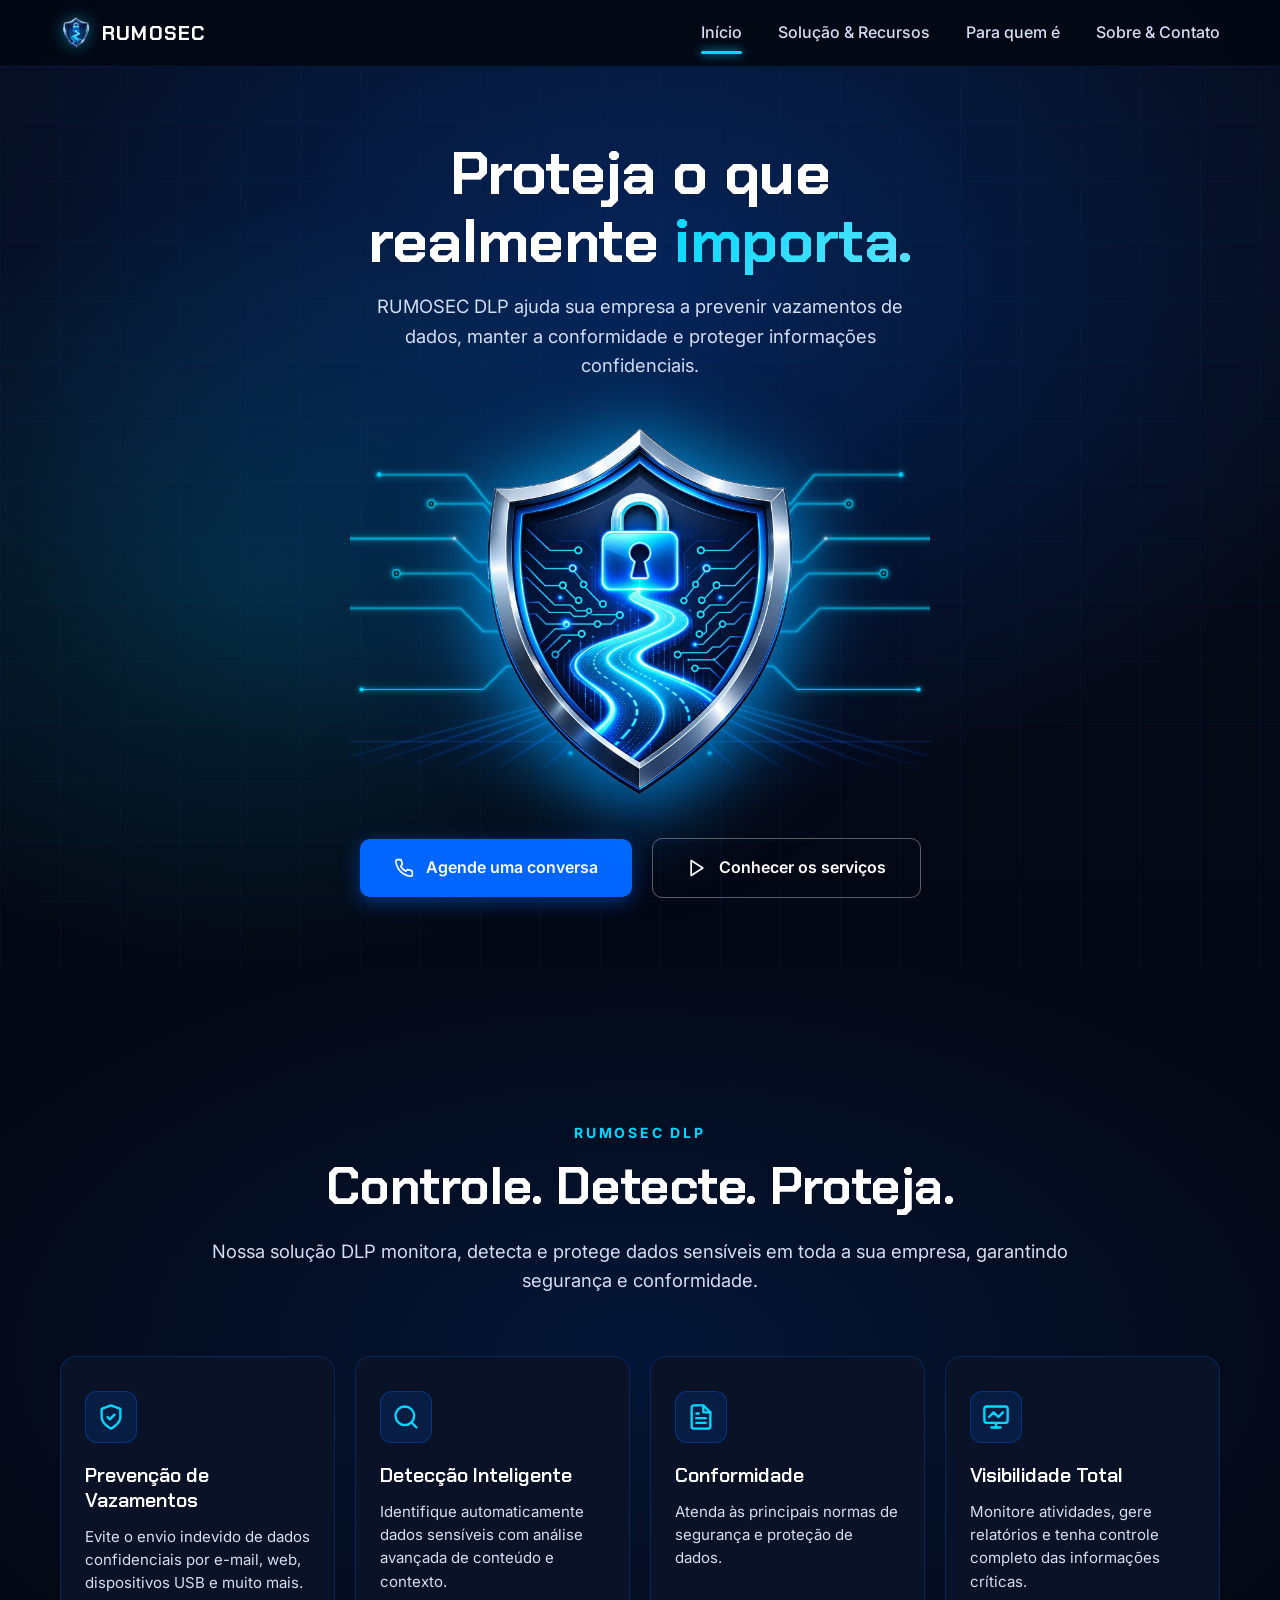
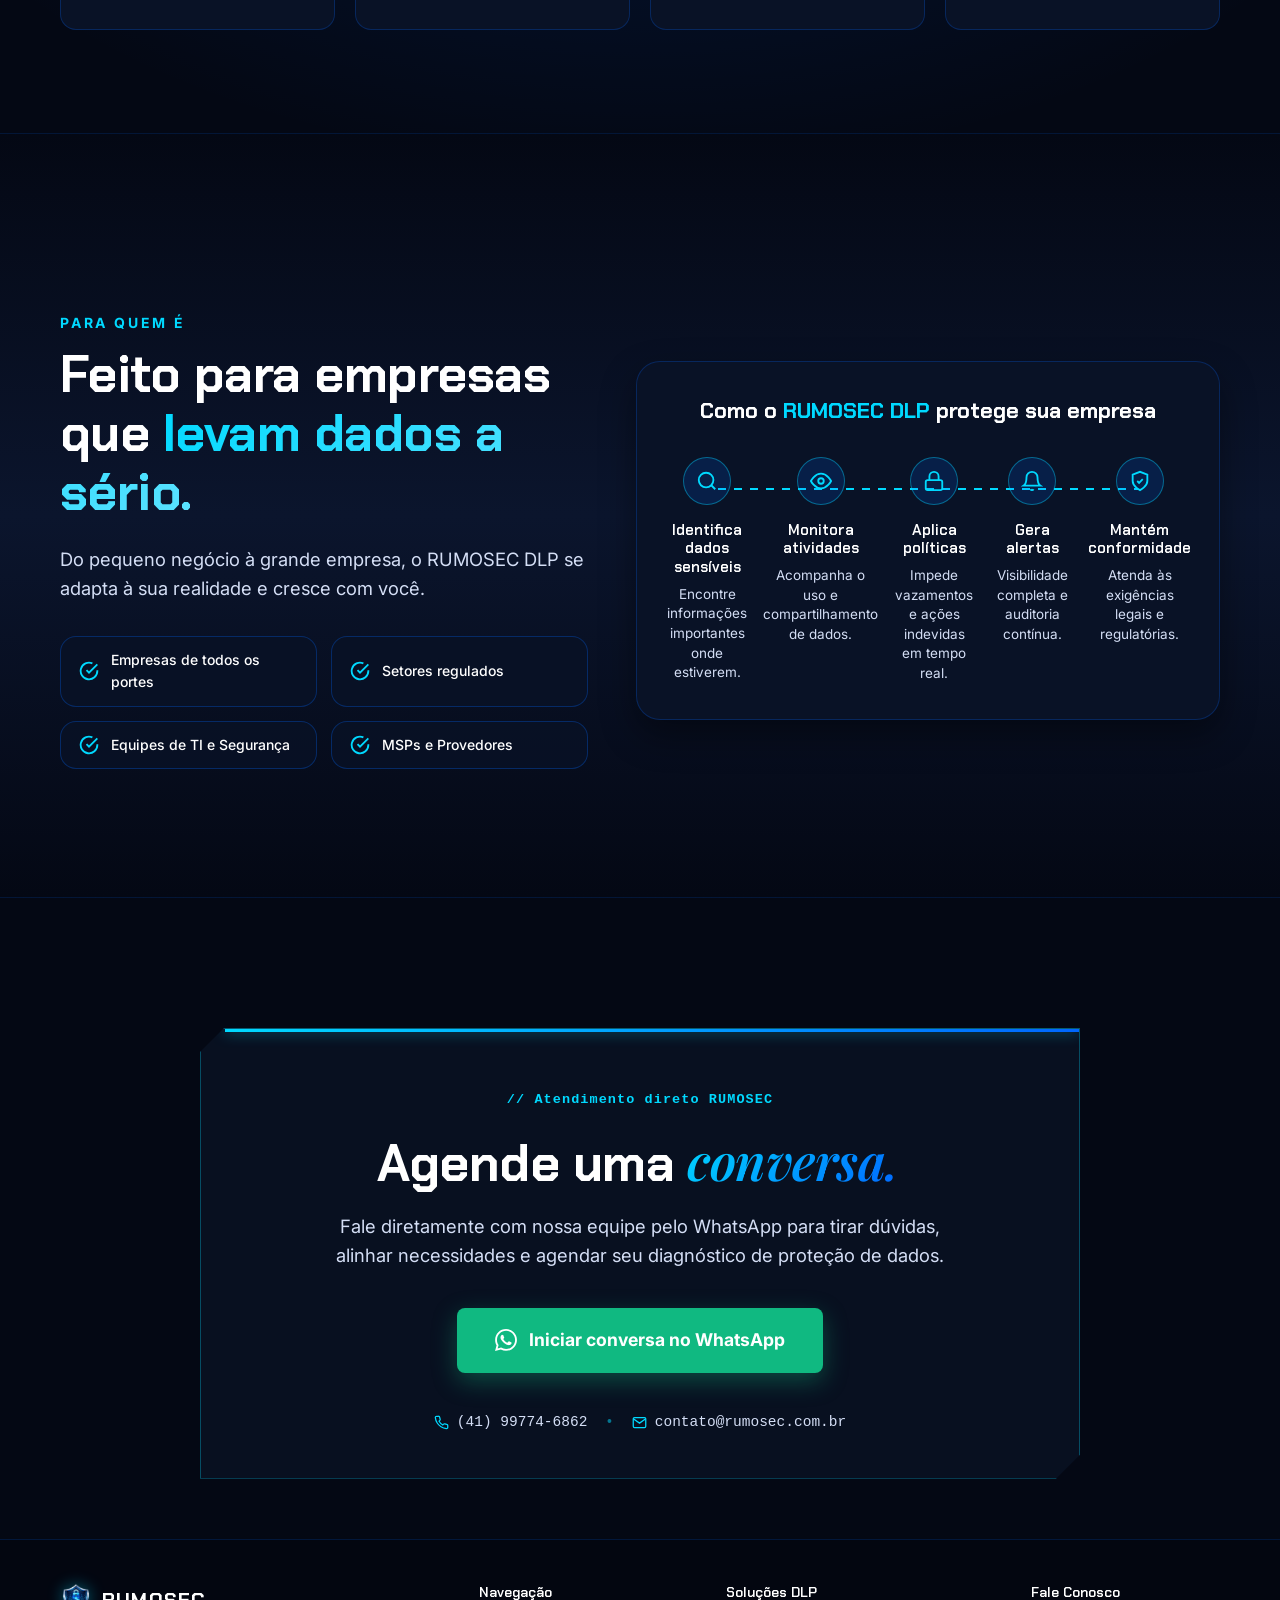
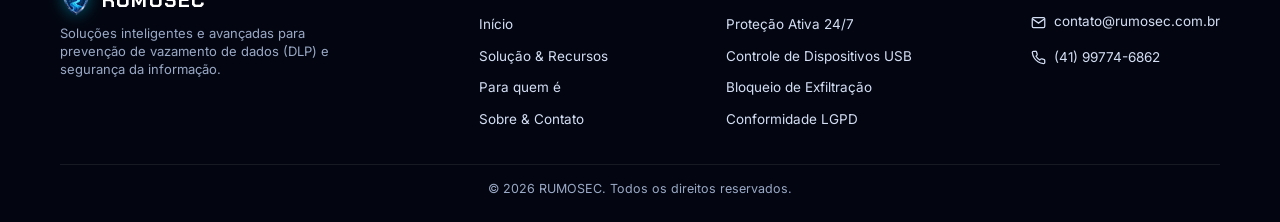
==== mobile.html @ a572e290 "atualizacao do site" ====
<!DOCTYPE html>
<html lang="pt-BR">

<head>
    <meta charset="UTF-8">
    <meta name="viewport" content="width=device-width, initial-scale=1.0">
    <title>RUMOSEC | Proteção de Dados DLP</title>
    <meta name="description"
        content="RUMOSEC DLP ajuda sua empresa a prevenir vazamentos de dados, manter a conformidade e proteger informações confidenciais.">
    <meta name="theme-color" content="#040814">

    <link rel="preconnect" href="https://fonts.googleapis.com">
    <link rel="preconnect" href="https://fonts.gstatic.com" crossorigin>
    <link
        href="https://fonts.googleapis.com/css2?family=Chakra+Petch:wght@500;600;700&family=Inter:wght@400;500;600;700&family=Playfair+Display:ital,wght@1,500;1,600&display=swap"
        rel="stylesheet">
    <link rel="stylesheet" href="styles.css">
</head>

<body>

    <!-- ============ HEADER ============ -->
    <header id="siteHeader">
        <div class="wrap header-inner">
            <a href="#inicio" class="brand">
                <img src="shield_metallic.png" alt="RUMOSEC Shield Logo" class="brand-shield-logo">
                <span class="brand-text">RUMO<span>SEC</span></span>
            </a>

            <nav class="nav-links" id="navLinks" aria-label="Navegação principal">
                <a href="#inicio" class="nav-link active">Início</a>
                <a href="#recursos" class="nav-link">Solução & Recursos</a>
                <a href="#para-quem-e" class="nav-link">Para quem é</a>
                <a href="#sobre-contato" class="nav-link">Sobre & Contato</a>
            </nav>

            <button class="hamburger" id="hamburger" aria-label="Abrir menu" aria-expanded="false">
                <span></span>
                <span></span>
                <span></span>
            </button>
        </div>
    </header>

    <!-- ============ TELA 1: HERO (#inicio) ============ -->
    <section class="screen-section hero" id="inicio">
        <div class="hero-grid-bg" aria-hidden="true"></div>
        <div class="wrap hero-mobile-layout">
            <!-- 1 & 2: Title and Subtitle -->
            <div class="hero-content centered">
                <h1>Proteja o que<br>realmente <span class="highlight">importa.</span></h1>
                <p class="subtitle">RUMOSEC DLP ajuda sua empresa a prevenir vazamentos de dados, manter a conformidade
                    e proteger informações confidenciais.</p>
            </div>

            <!-- 3: A LOGO -->
            <div class="hero-visual-container">
                <!-- Background Glowing Circuit Lines & Ground Perspective Effects (Image 3) -->
                <div class="circuit-overlay-bg">
                    <svg class="circuit-lines-svg" viewBox="0 0 1000 600" preserveAspectRatio="xMidYMid meet">
                        <defs>
                            <radialGradient id="centerGlowCore" cx="50%" cy="45%" r="45%">
                                <stop offset="0%" stop-color="#00d9ff" stop-opacity="0.9" />
                                <stop offset="30%" stop-color="#0066ff" stop-opacity="0.6" />
                                <stop offset="70%" stop-color="#002288" stop-opacity="0.25" />
                                <stop offset="100%" stop-color="#040814" stop-opacity="0" />
                            </radialGradient>
                            <linearGradient id="groundRayGrad" x1="0%" y1="0%" x2="0%" y2="100%">
                                <stop offset="0%" stop-color="#00d9ff" stop-opacity="0.9" />
                                <stop offset="60%" stop-color="#0066ff" stop-opacity="0.45" />
                                <stop offset="100%" stop-color="#001133" stop-opacity="0" />
                            </linearGradient>
                            <filter id="neonGlowIntense" x="-30%" y="-30%" width="160%" height="160%">
                                <feGaussianBlur stdDeviation="2.5" result="blur1" />
                                <feGaussianBlur stdDeviation="6" result="blur2" />
                                <feMerge>
                                    <feMergeNode in="blur2" />
                                    <feMergeNode in="blur1" />
                                    <feMergeNode in="SourceGraphic" />
                                </feMerge>
                            </filter>
                        </defs>

                        <!-- Radiant Central Blue/Cyan Aura Core -->
                        <circle cx="500" cy="270" r="290" fill="url(#centerGlowCore)" />

                        <!-- Radiant Perspective Rays Radiating Downward from Shield Tip (500, 410) -->
                        <g stroke="url(#groundRayGrad)" stroke-width="1.8" filter="url(#neonGlowIntense)">
                            <line x1="500" y1="410" x2="-200" y2="600" opacity="0.4" />
                            <line x1="500" y1="410" x2="-100" y2="600" opacity="0.5" />
                            <line x1="500" y1="410" x2="0" y2="600" opacity="0.6" />
                            <line x1="500" y1="410" x2="100" y2="600" opacity="0.7" />
                            <line x1="500" y1="410" x2="200" y2="600" opacity="0.8" />
                            <line x1="500" y1="410" x2="300" y2="600" opacity="0.9" />
                            <line x1="500" y1="410" x2="380" y2="600" opacity="0.95" />
                            <line x1="500" y1="410" x2="440" y2="600" opacity="1" />
                            <line x1="500" y1="410" x2="500" y2="600" opacity="1" />
                            <line x1="500" y1="410" x2="560" y2="600" opacity="1" />
                            <line x1="500" y1="410" x2="620" y2="600" opacity="0.95" />
                            <line x1="500" y1="410" x2="700" y2="600" opacity="0.9" />
                            <line x1="500" y1="410" x2="800" y2="600" opacity="0.8" />
                            <line x1="500" y1="410" x2="900" y2="600" opacity="0.7" />
                            <line x1="500" y1="410" x2="1000" y2="600" opacity="0.6" />
                            <line x1="500" y1="410" x2="1100" y2="600" opacity="0.5" />
                            <line x1="500" y1="410" x2="1200" y2="600" opacity="0.4" />
                        </g>

                        <!-- Glowing Ground Horizon Grid Lines -->
                        <line x1="-100" y1="460" x2="1100" y2="460" stroke="#00d9ff" stroke-width="1.2" opacity="0.45"
                            filter="url(#neonGlowIntense)" />
                        <line x1="-100" y1="520" x2="1100" y2="520" stroke="#0066ff" stroke-width="1.5"
                            opacity="0.35" />

                        <!-- Left Futuristic Circuit Network (Clean, ring terminal nodes) -->
                        <g stroke="#00d9ff" stroke-width="1.8" fill="none" filter="url(#neonGlowIntense)">
                            <!-- Line 1: Top dot -->
                            <path d="M 335 110 L 240 110 L 200 60 L 50 60" opacity="0.9" />
                            <circle cx="50" cy="60" r="3.5" fill="#00d9ff" stroke="none" />

                            <!-- Line 2: Ring node terminal -->
                            <path d="M 325 160 L 270 160 L 230 110 L 140 110" opacity="0.9" />
                            <circle cx="140" cy="110" r="6" stroke="#00d9ff" stroke-width="2" fill="#040814" />
                            <circle cx="140" cy="110" r="2" fill="#00d9ff" stroke="none" />

                            <!-- Line 3: Long upper trace -->
                            <path d="M 320 210 L 220 210 L 180 170 L -20 170" opacity="0.95" />
                            <circle cx="-20" cy="170" r="4" fill="#00d9ff" stroke="none" />
                            <circle cx="180" cy="170" r="2.5" fill="#ffffff" stroke="none" />

                            <!-- Line 4: Ring node terminal mid -->
                            <path d="M 318 270 L 250 270 L 210 230 L 80 230" opacity="0.9" />
                            <circle cx="80" cy="230" r="6" stroke="#00d9ff" stroke-width="2" fill="#040814" />
                            <circle cx="80" cy="230" r="2" fill="#00d9ff" stroke="none" />

                            <!-- Line 5: Ring node terminal lower -->
                            <path d="M 322 330 L 230 330 L 190 290 L -40 290" opacity="0.9" />
                            <circle cx="-40" cy="290" r="6" stroke="#00d9ff" stroke-width="2" fill="#040814" />
                            <circle cx="-40" cy="290" r="2" fill="#00d9ff" stroke="none" />

                            <!-- Line 6: Bottom trace -->
                            <path d="M 335 390 L 270 390 L 230 430 L 20 430" opacity="0.85" />
                            <circle cx="20" cy="430" r="3.5" fill="#00d9ff" stroke="none" />
                        </g>

                        <!-- Right Futuristic Circuit Network (Clean, ring terminal nodes) -->
                        <g stroke="#00d9ff" stroke-width="1.8" fill="none" filter="url(#neonGlowIntense)">
                            <!-- Line 1: Top dot -->
                            <path d="M 665 110 L 760 110 L 800 60 L 950 60" opacity="0.9" />
                            <circle cx="950" cy="60" r="3.5" fill="#00d9ff" stroke="none" />

                            <!-- Line 2: Ring node terminal -->
                            <path d="M 675 160 L 730 160 L 770 110 L 860 110" opacity="0.9" />
                            <circle cx="860" cy="110" r="6" stroke="#00d9ff" stroke-width="2" fill="#040814" />
                            <circle cx="860" cy="110" r="2" fill="#00d9ff" stroke="none" />

                            <!-- Line 3: Long upper trace -->
                            <path d="M 680 210 L 780 210 L 820 170 L 1020 170" opacity="0.95" />
                            <circle cx="1020" cy="170" r="4" fill="#00d9ff" stroke="none" />
                            <circle cx="820" cy="170" r="2.5" fill="#ffffff" stroke="none" />

                            <!-- Line 4: Ring node terminal mid -->
                            <path d="M 682 270 L 750 270 L 790 230 L 920 230" opacity="0.9" />
                            <circle cx="920" cy="230" r="6" stroke="#00d9ff" stroke-width="2" fill="#040814" />
                            <circle cx="920" cy="230" r="2" fill="#00d9ff" stroke="none" />

                            <!-- Line 5: Ring node terminal lower -->
                            <path d="M 678 330 L 770 330 L 810 290 L 1040 290" opacity="0.9" />
                            <circle cx="1040" cy="290" r="6" stroke="#00d9ff" stroke-width="2" fill="#040814" />
                            <circle cx="1040" cy="290" r="2" fill="#00d9ff" stroke="none" />

                            <!-- Line 6: Bottom trace -->
                            <path d="M 665 390 L 730 390 L 770 430 L 980 430" opacity="0.85" />
                            <circle cx="980" cy="430" r="3.5" fill="#00d9ff" stroke="none" />
                        </g>

                        <!-- Glowing Particles along Rays and Circuit Nodes -->
                        <g filter="url(#neonGlowIntense)">
                            <circle cx="500" cy="410" r="4" fill="#ffffff" />
                            <circle cx="440" cy="480" r="3.5" fill="#ffffff" />
                            <circle cx="560" cy="480" r="3.5" fill="#ffffff" />
                            <circle cx="380" cy="540" r="3" fill="#00d9ff" />
                            <circle cx="620" cy="540" r="3" fill="#00d9ff" />
                        </g>
                    </svg>
                </div>

                <!-- 3D Metallic Shield -->
                <img src="shield_metallic.png" alt="RUMOSEC Metallic Shield" class="hero-shield-img">
            </div>

            <!-- 4: Buttons underneath logo -->
            <div class="hero-actions centered">
                <a href="#sobre-contato" class="btn btn-primary"><svg width="20" height="20" viewBox="0 0 24 24"
                        fill="none" stroke="currentColor" stroke-width="2" stroke-linecap="round"
                        stroke-linejoin="round">
                        <path
                            d="M22 16.92v3a2 2 0 0 1-2.18 2 19.79 19.79 0 0 1-8.63-3.07 19.5 19.5 0 0 1-6-6 19.79 19.79 0 0 1-3.07-8.67A2 2 0 0 1 4.11 2h3a2 2 0 0 1 2 1.72 12.84 12.84 0 0 0 .7 2.81 2 2 0 0 1-.45 2.11L8.09 9.91a16 16 0 0 0 6 6l1.27-1.27a2 2 0 0 1 2.11-.45 12.84 12.84 0 0 0 2.81.7A2 2 0 0 1 22 16.92z" />
                    </svg> Agende uma conversa</a>
                <a href="#recursos" class="btn btn-ghost">
                    <svg width="20" height="20" viewBox="0 0 24 24" fill="none" stroke="currentColor" stroke-width="2"
                        stroke-linecap="round" stroke-linejoin="round">
                        <polygon points="5 3 19 12 5 21 5 3" />
                    </svg>
                    Conhecer os serviços
                </a>
            </div>
        </div>
    </section>

    <!-- ============ TELA 2: RECURSOS (#recursos) ============ -->
    <section class="screen-section features-section" id="recursos">
        <div class="wrap">
            <div class="section-header">
                <span class="tag">RUMOSEC DLP</span>
                <h2>Controle. Detecte. Proteja.</h2>
                <p>Nossa solução DLP monitora, detecta e protege dados sensíveis em toda a sua empresa, garantindo
                    segurança e conformidade.</p>
            </div>

            <div class="cards-4grid">
                <div class="card-feature">
                    <div class="icon-box">
                        <svg width="28" height="28" viewBox="0 0 24 24" fill="none" stroke="currentColor"
                            stroke-width="2" stroke-linecap="round" stroke-linejoin="round">
                            <path d="M12 22s8-4 8-10V5l-8-3-8 3v7c0 6 8 10 8 10z" />
                            <path d="m9 12 2 2 4-4" />
                        </svg>
                    </div>
                    <h3>Prevenção de Vazamentos</h3>
                    <p>Evite o envio indevido de dados confidenciais por e-mail, web, dispositivos USB e muito mais.</p>
                </div>

                <div class="card-feature">
                    <div class="icon-box">
                        <svg width="28" height="28" viewBox="0 0 24 24" fill="none" stroke="currentColor"
                            stroke-width="2" stroke-linecap="round" stroke-linejoin="round">
                            <circle cx="11" cy="11" r="8" />
                            <line x1="21" y1="21" x2="16.65" y2="16.65" />
                        </svg>
                    </div>
                    <h3>Detecção Inteligente</h3>
                    <p>Identifique automaticamente dados sensíveis com análise avançada de conteúdo e contexto.</p>
                </div>

                <div class="card-feature">
                    <div class="icon-box">
                        <svg width="28" height="28" viewBox="0 0 24 24" fill="none" stroke="currentColor"
                            stroke-width="2" stroke-linecap="round" stroke-linejoin="round">
                            <path d="M14 2H6a2 2 0 0 0-2 2v16a2 2 0 0 0 2 2h12a2 2 0 0 0 2-2V8z" />
                            <polyline points="14 2 14 8 20 8" />
                            <line x1="16" y1="13" x2="8" y2="13" />
                            <line x1="16" y1="17" x2="8" y2="17" />
                            <polyline points="10 9 9 9 8 9" />
                        </svg>
                    </div>
                    <h3>Conformidade</h3>
                    <p>Atenda às principais normas de segurança e proteção de dados.</p>
                </div>

                <div class="card-feature">
                    <div class="icon-box">
                        <svg width="28" height="28" viewBox="0 0 24 24" fill="none" stroke="currentColor"
                            stroke-width="2" stroke-linecap="round" stroke-linejoin="round">
                            <rect x="2" y="3" width="20" height="14" rx="2" ry="2" />
                            <line x1="8" y1="21" x2="16" y2="21" />
                            <line x1="12" y1="17" x2="12" y2="21" />
                            <path d="M6 12l4-4 4 4 4-4" />
                        </svg>
                    </div>
                    <h3>Visibilidade Total</h3>
                    <p>Monitore atividades, gere relatórios e tenha controle completo das informações críticas.</p>
                </div>
            </div>
        </div>
    </section>

    <!-- ============ TELA 3: PARA QUEM É & 5 STEPS (#para-quem-e) ============ -->
    <section class="screen-section target-section" id="para-quem-e">
        <div class="wrap">
            <div class="target-layout">
                <div class="target-info">
                    <span class="tag">PARA QUEM É</span>
                    <h2>Feito para empresas que <span class="highlight">levam dados a sério.</span></h2>
                    <p class="desc">Do pequeno negócio à grande empresa, o RUMOSEC DLP se adapta à sua realidade e
                        cresce com você.</p>

                    <div class="badge-list">
                        <div class="badge-item">
                            <svg width="20" height="20" viewBox="0 0 24 24" fill="none" stroke="currentColor"
                                stroke-width="2.2">
                                <path d="M22 11.08V12a10 10 0 1 1-5.93-9.14" />
                                <polyline points="22 4 12 14.01 9 11.01" />
                            </svg>
                            Empresas de todos os portes
                        </div>
                        <div class="badge-item">
                            <svg width="20" height="20" viewBox="0 0 24 24" fill="none" stroke="currentColor"
                                stroke-width="2.2">
                                <path d="M22 11.08V12a10 10 0 1 1-5.93-9.14" />
                                <polyline points="22 4 12 14.01 9 11.01" />
                            </svg>
                            Setores regulados
                        </div>
                        <div class="badge-item">
                            <svg width="20" height="20" viewBox="0 0 24 24" fill="none" stroke="currentColor"
                                stroke-width="2.2">
                                <path d="M22 11.08V12a10 10 0 1 1-5.93-9.14" />
                                <polyline points="22 4 12 14.01 9 11.01" />
                            </svg>
                            Equipes de TI e Segurança
                        </div>
                        <div class="badge-item">
                            <svg width="20" height="20" viewBox="0 0 24 24" fill="none" stroke="currentColor"
                                stroke-width="2.2">
                                <path d="M22 11.08V12a10 10 0 1 1-5.93-9.14" />
                                <polyline points="22 4 12 14.01 9 11.01" />
                            </svg>
                            MSPs e Provedores
                        </div>
                    </div>
                </div>

                <div class="flow-container">
                    <h3 class="flow-title">Como o <span>RUMOSEC DLP</span> protege sua empresa</h3>
                    <div class="flow-steps">
                        <div class="flow-step">
                            <div class="flow-icon">
                                <svg width="22" height="22" viewBox="0 0 24 24" fill="none" stroke="currentColor"
                                    stroke-width="2">
                                    <circle cx="11" cy="11" r="8" />
                                    <line x1="21" y1="21" x2="16.65" y2="16.65" />
                                </svg>
                            </div>
                            <h4>Identifica dados sensíveis</h4>
                            <p>Encontre informações importantes onde estiverem.</p>
                        </div>

                        <div class="flow-step">
                            <div class="flow-icon">
                                <svg width="22" height="22" viewBox="0 0 24 24" fill="none" stroke="currentColor"
                                    stroke-width="2">
                                    <path d="M1 12s4-8 11-8 11 8 11 8-4 8-11 8-11-8-11-8z" />
                                    <circle cx="12" cy="12" r="3" />
                                </svg>
                            </div>
                            <h4>Monitora atividades</h4>
                            <p>Acompanha o uso e compartilhamento de dados.</p>
                        </div>

                        <div class="flow-step">
                            <div class="flow-icon">
                                <svg width="22" height="22" viewBox="0 0 24 24" fill="none" stroke="currentColor"
                                    stroke-width="2">
                                    <rect x="3" y="11" width="18" height="11" rx="2" ry="2" />
                                    <path d="M7 11V7a5 5 0 0 1 10 0v4" />
                                </svg>
                            </div>
                            <h4>Aplica políticas</h4>
                            <p>Impede vazamentos e ações indevidas em tempo real.</p>
                        </div>

                        <div class="flow-step">
                            <div class="flow-icon">
                                <svg width="22" height="22" viewBox="0 0 24 24" fill="none" stroke="currentColor"
                                    stroke-width="2">
                                    <path d="M18 8A6 6 0 0 0 6 8c0 7-3 9-3 9h18s-3-2-3-9" />
                                    <path d="M13.73 21a2 2 0 0 1-3.46 0" />
                                </svg>
                            </div>
                            <h4>Gera alertas</h4>
                            <p>Visibilidade completa e auditoria contínua.</p>
                        </div>

                        <div class="flow-step">
                            <div class="flow-icon">
                                <svg width="22" height="22" viewBox="0 0 24 24" fill="none" stroke="currentColor"
                                    stroke-width="2">
                                    <path d="M12 22s8-4 8-10V5l-8-3-8 3v7c0 6 8 10 8 10z" />
                                    <polyline points="9 12 11 14 15 10" />
                                </svg>
                            </div>
                            <h4>Mantém conformidade</h4>
                            <p>Atenda às exigências legais e regulatórias.</p>
                        </div>
                    </div>
                </div>
            </div>
        </div>
    </section>

    <!-- ============ TELA 4: SOBRE & CONTATO (#sobre-contato) ============ -->
    <div class="contact-screen-section" id="sobre-contato">
        <div class="wrap">
            <!-- Chamfered Direct Contact Card (Agende uma conversa RUMOSEC) -->
            <div class="direct-contact-container">
                <div class="direct-contact-card">
                    <div class="card-gold-bar"></div>
                    <span class="direct-contact-tag">// Atendimento direto RUMOSEC</span>

                    <h2 class="direct-contact-title">Agende uma <span class="accent-serif-italic">conversa.</span></h2>

                    <p class="direct-contact-subtitle">Fale diretamente com nossa equipe pelo WhatsApp para tirar
                        dúvidas, alinhar necessidades e agendar seu diagnóstico de proteção de dados.</p>

                    <a href="https://wa.me/5541997746862?text=Ol%C3%A1!%20Gostaria%20de%20agendar%20uma%20conversa%20sobre%20o%20RUMOSEC%20DLP."
                        target="_blank" rel="noopener noreferrer" class="btn-whatsapp-direct">
                        <svg class="whatsapp-icon" width="22" height="22" viewBox="0 0 24 24" fill="currentColor">
                            <path
                                d="M.057 24l1.687-6.163c-1.041-1.804-1.588-3.849-1.587-5.946.003-6.556 5.338-11.891 11.893-11.891 3.181.001 6.167 1.24 8.413 3.488 2.245 2.248 3.481 5.236 3.48 8.414-.003 6.557-5.338 11.892-11.893 11.892-1.99-.001-3.951-.5-5.688-1.448l-6.305 1.654zm6.597-3.807c1.676.995 3.276 1.591 5.392 1.592 5.448 0 9.886-4.434 9.889-9.885.002-5.462-4.415-9.89-9.881-9.892-5.452 0-9.887 4.434-9.889 9.884-.001 2.225.651 3.891 1.746 5.634l-.999 3.648 3.742-.981zm11.387-5.464c-.074-.124-.272-.198-.57-.347-.297-.149-1.758-.868-2.031-.967-.272-.099-.47-.149-.669.149-.198.297-.768.967-.941 1.165-.173.198-.347.223-.644.074-.297-.149-1.255-.462-2.39-1.475-.883-.788-1.48-1.761-1.653-2.059-.173-.297-.018-.458.13-.606.134-.133.297-.347.446-.521.151-.172.2-.296.3-.495.099-.198.05-.372-.025-.521-.075-.148-.669-1.611-.916-2.206-.242-.579-.487-.501-.669-.51l-.57-.01c-.198 0-.52.074-.792.372s-1.04 1.016-1.04 2.479 1.065 2.876 1.213 3.074c.149.198 2.095 3.2 5.076 4.487.709.306 1.263.489 1.694.626.712.226 1.36.194 1.872.118.571-.085 1.758-.719 2.006-1.413.248-.695.248-1.29.173-1.414z" />
                        </svg>
                        Iniciar conversa no WhatsApp
                    </a>

                    <div class="contact-info-strip">
                        <span class="info-item">
                            <svg width="15" height="15" viewBox="0 0 24 24" fill="none" stroke="currentColor"
                                stroke-width="2">
                                <path
                                    d="M22 16.92v3a2 2 0 0 1-2.18 2 19.79 19.79 0 0 1-8.63-3.07 19.5 19.5 0 0 1-6-6 19.79 19.79 0 0 1-3.07-8.67A2 2 0 0 1 4.11 2h3a2 2 0 0 1 2 1.72 12.84 12.84 0 0 0 .7 2.81 2 2 0 0 1-.45 2.11L8.09 9.91a16 16 0 0 0 6 6l1.27-1.27a2 2 0 0 1 2.11-.45 12.84 12.84 0 0 0 2.81.7A2 2 0 0 1 22 16.92z" />
                            </svg>
                            (41) 99774-6862
                        </span>
                        <span class="strip-dot">•</span>
                        <span class="info-item">
                            <svg width="15" height="15" viewBox="0 0 24 24" fill="none" stroke="currentColor"
                                stroke-width="2">
                                <path d="M4 4h16c1.1 0 2 .9 2 2v12c0 1.1-.9 2-2 2H4c-1.1 0-2-.9-2-2V6c0-1.1.9-2 2-2z" />
                                <polyline points="22,6 12,13 2,6" />
                            </svg>
                            contato@rumosec.com.br
                        </span>

                    </div>
                </div>
            </div>


        </div>

        <!-- FOOTER INTEGRADO NO FINAL DA TELA 4 -->
        <footer>
            <div class="wrap">
                <div class="footer-top">
                    <div class="footer-brand">
                        <a href="#inicio" class="brand">
                            <img src="shield_metallic.png" alt="RUMOSEC" class="brand-shield-logo">
                            <span class="brand-text">RUMO<span>SEC</span></span>
                        </a>
                        <p>Soluções inteligentes e avançadas para prevenção de vazamento de dados (DLP) e segurança da
                            informação.</p>
                    </div>

                    <div class="footer-col">
                        <h4>Navegação</h4>
                        <ul>
                            <li><a href="#inicio">Início</a></li>
                            <li><a href="#recursos">Solução & Recursos</a></li>
                            <li><a href="#para-quem">Para quem é</a></li>
                            <li><a href="#sobre-contato">Sobre & Contato</a></li>
                        </ul>
                    </div>

                    <div class="footer-col">
                        <h4>Soluções DLP</h4>
                        <ul>
                            <li><a href="#recursos">Proteção Ativa 24/7</a></li>
                            <li><a href="#recursos">Controle de Dispositivos USB</a></li>
                            <li><a href="#recursos">Bloqueio de Exfiltração</a></li>
                            <li><a href="#recursos">Conformidade LGPD</a></li>
                        </ul>
                    </div>

                    <div class="footer-col">
                        <h4>Fale Conosco</h4>
                        <ul>
                            <li
                                style="color:var(--metal-light); font-size:13.5px; display:flex; align-items:center; gap:8px; margin-bottom:8px;">
                                <svg width="15" height="15" viewBox="0 0 24 24" fill="none" stroke="currentColor"
                                    stroke-width="2">
                                    <path
                                        d="M4 4h16c1.1 0 2 .9 2 2v12c0 1.1-.9 2-2 2H4c-1.1 0-2-.9-2-2V6c0-1.1.9-2 2-2z" />
                                    <polyline points="22,6 12,13 2,6" />
                                </svg>
                                contato@rumosec.com.br
                            </li>
                            <li
                                style="color:var(--metal-light); font-size:13.5px; display:flex; align-items:center; gap:8px;">
                                <svg width="15" height="15" viewBox="0 0 24 24" fill="none" stroke="currentColor"
                                    stroke-width="2">
                                    <path
                                        d="M22 16.92v3a2 2 0 0 1-2.18 2 19.79 19.79 0 0 1-8.63-3.07 19.5 19.5 0 0 1-6-6 19.79 19.79 0 0 1-3.07-8.67A2 2 0 0 1 4.11 2h3a2 2 0 0 1 2 1.72 12.84 12.84 0 0 0 .7 2.81 2 2 0 0 1-.45 2.11L8.09 9.91a16 16 0 0 0 6 6l1.27-1.27a2 2 0 0 1 2.11-.45 12.84 12.84 0 0 0 2.81.7A2 2 0 0 1 22 16.92z" />
                                </svg>
                                (41) 99774-6862
                            </li>
                        </ul>
                    </div>
                </div>

                <div class="footer-bottom">
                    <p>&copy; 2026 RUMOSEC. Todos os direitos reservados.</p>
                </div>
            </div>
        </footer>
    </div>

    <!-- ============ MODAL DE AGENDAMENTO ============ -->
    <div class="modal-overlay" id="modalOverlay">
        <div class="modal" role="dialog" aria-modal="true">
            <button class="modal-close" id="modalCloseBtn" type="button" aria-label="Fechar">✕</button>

            <div id="modalFormWrap">
                <h3 style="font-size:1.5rem; margin-bottom:8px;">Tenho Interesse no RUMOSEC DLP</h3>
                <p style="color:var(--metal-light); font-size:14px; margin-bottom:20px;">Preencha seus dados para
                    receber uma demonstração exclusiva.</p>

                <form id="scheduleForm">
                    <div class="field">
                        <label for="fNome">Nome completo</label>
                        <input type="text" id="fNome" placeholder="Seu nome" required>
                    </div>
                    <div class="field">
                        <label for="fEmail">E-mail corporativo</label>
                        <input type="email" id="fEmail" placeholder="voce@empresa.com" required>
                    </div>
                    <div class="field">
                        <label for="fEmpresa">Empresa</label>
                        <input type="text" id="fEmpresa" placeholder="Nome da sua empresa" required>
                    </div>
                    <button class="btn btn-primary" style="width:100%; margin-top:12px;" type="submit">Enviar
                        solicitação</button>
                </form>
            </div>

            <div id="modalSuccess" style="display:none; text-align:center; padding:20px 0;">
                <h4 style="font-size:1.3rem; color:var(--cyan); margin-bottom:10px;">Solicitação enviada com sucesso!
                </h4>
                <p style="color:var(--metal-light); font-size:14.5px;">Nossa equipe entrará em contato em breve.</p>
            </div>
        </div>
    </div>

    <script src="script.js"></script>
</body>

</html>
---- styles.css ----
/* ============ DESIGN TOKENS ============ */
:root {
    --bg-deep: #040814;
    --bg-panel: #070d1e;
    --bg-panel-2: #0b152d;
    --bg-card: #091226;
    --bg-card-hover: #0e1b38;
    
    --blue-primary: #0066ff;
    --blue-hover: #1a75ff;
    --cyan: #00d9ff;
    --cyan-soft: #5de2ff;
    --blue-glow: rgba(0, 102, 255, 0.25);
    
    --metal: #9aa9c7;
    --metal-light: #d4def5;
    --white: #ffffff;
    --border-color: rgba(0, 102, 255, 0.25);
    --border-color-hover: rgba(0, 217, 255, 0.5);
    
    --radius-lg: 24px;
    --radius: 16px;
    --radius-sm: 10px;
    --maxw: 1360px;
    
    --font-display: 'Chakra Petch', sans-serif;
    --font-body: 'Inter', sans-serif;
    
    --shadow-card: 0 15px 35px rgba(0, 0, 0, 0.4);
    --shadow-glow: 0 0 35px rgba(0, 102, 255, 0.3);
    --ease-out: cubic-bezier(0.16, 1, 0.3, 1);
}

*, *::before, *::after {
    box-sizing: border-box;
}

html {
    scroll-behavior: smooth;
    font-size: 16px;
}

body {
    margin: 0;
    background: var(--bg-deep);
    color: var(--white);
    font-family: var(--font-body);
    line-height: 1.6;
    -webkit-font-smoothing: antialiased;
    overflow-x: hidden;
}

img {
    max-width: 100%;
    display: block;
}

a {
    color: inherit;
    text-decoration: none;
}

h1, h2, h3, h4 {
    font-family: var(--font-display);
    margin: 0;
    line-height: 1.25;
}

p {
    margin: 0;
}

ul, ol {
    margin: 0;
    padding: 0;
    list-style: none;
}

button {
    font-family: inherit;
    cursor: pointer;
    border: none;
}

.wrap {
    max-width: min(92vw, 1500px);
    margin: 0 auto;
    padding: 0 40px;
    width: 100%;
}

/* ============ HEADER ============ */
header {
    position: fixed;
    top: 0;
    left: 0;
    right: 0;
    z-index: 100;
    padding: 14px 0;
    background: rgba(4, 8, 20, 0.94);
    border-bottom: 1px solid rgba(0, 102, 255, 0.2);
    transform: translateZ(0);
    transition: padding 0.25s ease, background-color 0.25s ease;
}

header.scrolled {
    padding: 10px 0;
    background: rgba(4, 8, 20, 0.98);
    box-shadow: 0 8px 24px rgba(0, 0, 0, 0.5);
    border-bottom-color: rgba(0, 217, 255, 0.4);
}

.header-inner {
    display: flex;
    align-items: center;
    justify-content: space-between;
    gap: 24px;
}

.brand {
    display: flex;
    align-items: center;
    gap: 10px;
}

.brand-shield-logo {
    height: 32px;
    width: auto;
    filter: drop-shadow(0 0 8px rgba(0, 217, 255, 0.4));
    transition: height 0.25s ease;
}

header.scrolled .brand-shield-logo {
    height: 26px;
}

.brand-text {
    font-family: var(--font-display);
    font-size: 1.25rem;
    font-weight: 700;
    letter-spacing: 0.06em;
    color: var(--white);
}

header.scrolled .brand-text {
    font-size: 1.15rem;
}
    color: var(--white);
}

.brand-text span {
    color: var(--cyan);
}

.nav-links {
    display: flex;
    align-items: center;
    gap: 36px;
}

.nav-mobile-cta {
    display: none !important;
}

.nav-link {
    font-family: var(--font-body);
    font-size: 16px;
    font-weight: 500;
    color: var(--metal-light);
    transition: color 0.2s ease;
    position: relative;
    padding: 6px 0;
}

.nav-link::after {
    content: "";
    position: absolute;
    bottom: -2px;
    left: 50%;
    width: 0;
    height: 3px;
    background: var(--cyan);
    border-radius: 3px;
    box-shadow: 0 0 10px var(--cyan);
    transition: width 0.22s cubic-bezier(0.4, 0, 0.2, 1), left 0.22s cubic-bezier(0.4, 0, 0.2, 1);
}

.nav-link:hover::after,
.nav-link.active::after {
    width: 100%;
    left: 0;
}

.hamburger {
    display: none;
    flex-direction: column;
    gap: 6px;
    background: transparent;
    cursor: pointer;
    padding: 6px;
    z-index: 110;
}

.hamburger span {
    display: block;
    width: 28px;
    height: 3px;
    background: var(--white);
    border-radius: 3px;
    transition: all 0.25s ease;
}

.hamburger.active span:nth-child(1) { transform: translateY(9px) rotate(45deg); }
.hamburger.active span:nth-child(2) { opacity: 0; }
.hamburger.active span:nth-child(3) { transform: translateY(-9px) rotate(-45deg); }

/* ============ BUTTONS ============ */
.btn {
    font-family: var(--font-body);
    font-size: 16px;
    font-weight: 600;
    padding: 16px 34px;
    border-radius: var(--radius-sm);
    display: inline-flex;
    align-items: center;
    justify-content: center;
    gap: 12px;
    transition: transform 0.2s ease, background-color 0.2s ease, box-shadow 0.2s ease;
    white-space: nowrap;
}

.btn-primary {
    background: var(--blue-primary);
    color: var(--white);
    box-shadow: 0 5px 20px rgba(0, 102, 255, 0.45);
}

.btn-primary:hover {
    background: var(--blue-hover);
    box-shadow: 0 8px 30px rgba(0, 102, 255, 0.7);
    transform: translateY(-2px);
}

.btn-ghost {
    background: transparent;
    border: 1px solid rgba(255, 255, 255, 0.35);
    color: var(--white);
}

.btn-ghost:hover {
    border-color: var(--blue-primary);
    color: var(--cyan-soft);
    background: rgba(0, 102, 255, 0.15);
    transform: translateY(-2px);
}

/* ============ BADGES ============ */
.pill-badge {
    display: inline-flex;
    align-items: center;
    gap: 10px;
    padding: 8px 20px;
    border-radius: 24px;
    background: rgba(0, 102, 255, 0.18);
    border: 1px solid rgba(0, 217, 255, 0.45);
    color: var(--cyan);
    font-size: 13px;
    font-weight: 700;
    letter-spacing: 0.14em;
    text-transform: uppercase;
    margin-bottom: 28px;
}

/* ============ SECTIONS (PROMINENT & EXPANDED) ============ */
.screen-section {
    min-height: 85vh;
    display: flex;
    align-items: center;
    justify-content: center;
    position: relative;
    padding: 120px 0 70px;
    box-sizing: border-box;
}

/* ============ TELA 1: HERO (#inicio) ============ */
.hero {
    min-height: 100vh;
    display: flex;
    align-items: center;
    padding-top: 140px;
    padding-bottom: 70px;
    box-sizing: border-box;
    background: 
        radial-gradient(ellipse 1000px 700px at 50% 30%, rgba(0, 102, 255, 0.28), transparent 75%),
        radial-gradient(ellipse 700px 550px at 20% 60%, rgba(0, 217, 255, 0.15), transparent 70%),
        linear-gradient(180deg, var(--bg-panel) 0%, var(--bg-deep) 100%);
    overflow: hidden;
}

.hero-grid-bg {
    position: absolute;
    inset: 0;
    background-image: 
        linear-gradient(rgba(0, 102, 255, 0.06) 1px, transparent 1px),
        linear-gradient(90deg, rgba(0, 102, 255, 0.06) 1px, transparent 1px);
    background-size: 60px 60px;
    pointer-events: none;
}

.hero-layout {
    display: grid;
    grid-template-columns: 1fr 1fr;
    gap: 48px;
    align-items: center;
    position: relative;
    z-index: 2;
    width: 100%;
}

.hero-content h1,
.section-header h2,
.target-info h2,
.direct-contact-title {
    font-size: clamp(3.2rem, 5vw, 4.6rem);
    font-weight: 700;
    margin-bottom: 24px;
    letter-spacing: -0.01em;
    line-height: 1.12;
}

.highlight, .accent {
    color: var(--cyan);
    background: linear-gradient(135deg, #00d9ff 0%, #5de2ff 100%);
    -webkit-background-clip: text;
    -webkit-text-fill-color: transparent;
}

.hero-content h1 .highlight {
    color: var(--cyan);
}

.hero-content .subtitle {
    font-size: 1.15rem;
    color: var(--metal-light);
    max-width: 580px;
    margin-bottom: 36px;
    line-height: 1.6;
}

.hero-actions {
    display: flex;
    align-items: center;
    gap: 20px;
    flex-wrap: wrap;
}

/* Hero Shield Visual Container */
.hero-visual-container {
    position: relative;
    width: 100%;
    display: flex;
    justify-content: center;
    align-items: center;
    min-height: clamp(380px, 30vw, 520px);
}

.circuit-overlay-bg {
    position: absolute;
    inset: -60px -100px;
    pointer-events: none;
    z-index: 1;
}

.circuit-lines-svg {
    width: 100%;
    height: 100%;
    display: block;
}

.hero-shield-img {
    max-width: clamp(380px, 30vw, 520px);
    width: 100%;
    height: auto;
    position: relative;
    z-index: 2;
    filter: drop-shadow(0 0 45px rgba(0, 217, 255, 0.6)) drop-shadow(0 15px 30px rgba(0, 102, 255, 0.5));
    transform: translateZ(0);
    will-change: transform;
    animation: shieldFloat 6s ease-in-out infinite alternate;
}

@keyframes shieldFloat {
    0% { transform: translateY(0px) scale(1); }
    100% { transform: translateY(-12px) scale(1.03); }
}

/* ============ SECTION HEADERS ============ */
.section-header {
    text-align: center;
    max-width: 860px;
    margin: 0 auto 60px;
}

.section-header .tag {
    font-size: 14px;
    font-weight: 700;
    color: var(--cyan);
    letter-spacing: 0.2em;
    text-transform: uppercase;
    display: block;
    margin-bottom: 14px;
}

.section-header h2 {
    font-size: clamp(2.6rem, 4vw, 3.6rem);
    font-weight: 700;
    margin-bottom: 20px;
    line-height: 1.15;
}

.section-header p {
    color: var(--metal-light);
    font-size: 1.15rem;
    line-height: 1.6;
}

/* ============ TELA 2: RECURSOS (#recursos) ============ */
.features-section {
    background: radial-gradient(ellipse 1100px 600px at 50% 50%, rgba(0, 102, 255, 0.15), transparent 70%);
}

.cards-4grid {
    display: grid;
    grid-template-columns: repeat(4, 1fr);
    gap: 20px;
}

.card-feature {
    background: var(--bg-card);
    border: 1px solid var(--border-color);
    border-radius: var(--radius);
    padding: 28px 24px;
    transition: transform 0.25s ease, border-color 0.25s ease, background-color 0.25s ease, box-shadow 0.25s ease;
    position: relative;
    overflow: hidden;
    display: flex;
    flex-direction: column;
    justify-content: flex-start;
}

.card-feature:hover {
    background: var(--bg-card-hover);
    border-color: var(--border-color-hover);
    transform: translateY(-6px);
    box-shadow: 0 12px 30px rgba(0, 0, 0, 0.35), 0 0 20px rgba(0, 217, 255, 0.18);
}

.card-feature .icon-box {
    width: 52px;
    height: 52px;
    border-radius: 12px;
    background: rgba(0, 102, 255, 0.14);
    border: 1px solid rgba(0, 102, 255, 0.35);
    display: flex;
    align-items: center;
    justify-content: center;
    margin-bottom: 20px;
    color: var(--cyan);
    transition: background-color 0.25s ease, border-color 0.25s ease;
}

.card-feature:hover .icon-box {
    background: rgba(0, 217, 255, 0.22);
    border-color: var(--cyan);
}

.card-feature h3 {
    font-size: 1.25rem;
    font-weight: 600;
    margin-bottom: 12px;
}

.card-feature p {
    font-size: 0.94rem;
    color: var(--metal-light);
    line-height: 1.55;
}

/* ============ TELA 3: PARA QUEM É & 5 STEPS (#para-quem-e) ============ */
.target-section {
    background: linear-gradient(180deg, var(--bg-deep) 0%, var(--bg-panel-2) 50%, var(--bg-deep) 100%);
    border-top: 1px solid rgba(0, 102, 255, 0.15);
    border-bottom: 1px solid rgba(0, 102, 255, 0.15);
}

.target-layout {
    display: grid;
    grid-template-columns: 0.95fr 1.05fr;
    gap: 48px;
    align-items: center;
    width: 100%;
}

.target-info .tag {
    font-size: 14px;
    font-weight: 700;
    color: var(--cyan);
    letter-spacing: 0.2em;
    text-transform: uppercase;
    margin-bottom: 12px;
    display: block;
}

.target-info h2 {
    font-size: clamp(2.6rem, 4vw, 3.6rem);
    font-weight: 700;
    margin-bottom: 22px;
    line-height: 1.15;
}

.target-info .desc {
    color: var(--metal-light);
    font-size: 1.15rem;
    margin-bottom: 32px;
    line-height: 1.6;
}

.badge-list {
    display: grid;
    grid-template-columns: 1fr 1fr;
    gap: 14px;
}

.badge-item {
    display: flex;
    align-items: center;
    gap: 12px;
    padding: 12px 18px;
    background: rgba(9, 18, 38, 0.85);
    border: 1px solid rgba(0, 102, 255, 0.3);
    border-radius: var(--radius);
    font-size: 14px;
    font-weight: 500;
    color: var(--white);
}

.badge-item svg {
    color: var(--cyan);
    flex-shrink: 0;
}

/* 5 Steps Process */
.flow-container {
    background: var(--bg-card);
    border: 1px solid var(--border-color);
    border-radius: var(--radius-lg);
    padding: 36px 28px;
    box-shadow: var(--shadow-card);
}

.flow-title {
    font-size: 1.35rem;
    text-align: center;
    margin-bottom: 32px;
}

.flow-title span {
    color: var(--cyan);
}

.flow-steps {
    display: grid;
    grid-template-columns: repeat(5, 1fr);
    gap: 14px;
    position: relative;
}

.flow-step {
    text-align: center;
    position: relative;
    z-index: 1;
}

.flow-icon {
    width: 48px;
    height: 48px;
    border-radius: 50%;
    background: rgba(0, 102, 255, 0.16);
    border: 1.5px solid rgba(0, 217, 255, 0.4);
    display: flex;
    align-items: center;
    justify-content: center;
    margin: 0 auto 16px;
    color: var(--cyan);
    transition: transform 0.25s ease, background-color 0.25s ease;
}

.flow-step:hover .flow-icon {
    background: var(--blue-primary);
    color: var(--white);
    transform: scale(1.1);
}

.flow-step h4 {
    font-size: 15px;
    font-weight: 600;
    margin-bottom: 8px;
    color: var(--white);
}

.flow-step p {
    font-size: 13.5px;
    color: var(--metal-light);
    line-height: 1.45;
}

/* Connecting Line */
.flow-steps::before {
    content: "";
    position: absolute;
    top: 31px;
    left: 10%;
    right: 10%;
    height: 2px;
    background: repeating-linear-gradient(90deg, var(--cyan) 0, var(--cyan) 8px, transparent 8px, transparent 16px);
    z-index: 0;
}

/* ============ TELA 4: SOBRE & CONTATO (#sobre-contato) ============ */
.contact-screen-section {
    min-height: 85vh;
    display: flex;
    flex-direction: column;
    justify-content: space-between;
    padding-top: 130px;
    position: relative;
}

/* Direct Contact "Agende uma conversa" Card */
.direct-contact-container {
    max-width: 880px;
    margin: 0 auto 60px;
    width: 100%;
}

.direct-contact-card {
    position: relative;
    background: #081020;
    border: 1px solid rgba(0, 217, 255, 0.3);
    clip-path: polygon(24px 0%, 100% 0%, 100% calc(100% - 24px), calc(100% - 24px) 100%, 0% 100%, 0% 24px);
    padding: 56px 44px 44px;
    text-align: center;
    box-shadow: 0 25px 60px rgba(0, 0, 0, 0.6), 0 0 35px rgba(0, 102, 255, 0.15);
}

.card-gold-bar {
    position: absolute;
    top: 0;
    left: 24px;
    right: 0;
    height: 3px;
    background: linear-gradient(90deg, #00d9ff 0%, #0066ff 100%);
    box-shadow: 0 0 14px rgba(0, 217, 255, 0.7);
}

.direct-contact-tag {
    font-family: monospace, 'Chakra Petch', sans-serif;
    font-size: 13.5px;
    color: var(--cyan);
    font-weight: 600;
    letter-spacing: 0.08em;
    display: inline-block;
    margin-bottom: 20px;
}

.direct-contact-title {
    font-size: clamp(2.6rem, 4vw, 3.6rem);
    font-weight: 700;
    color: #ffffff;
    margin-bottom: 18px;
    line-height: 1.15;
    letter-spacing: -0.01em;
}

.accent-serif-italic {
    font-family: 'Playfair Display', Georgia, serif;
    font-style: italic;
    font-weight: 600;
    color: var(--cyan);
    background: linear-gradient(135deg, #00d9ff 0%, #0066ff 100%);
    -webkit-background-clip: text;
    -webkit-text-fill-color: transparent;
    display: inline-block;
    padding-right: 4px;
}

.direct-contact-subtitle {
    font-size: 1.15rem;
    color: var(--metal-light);
    max-width: 620px;
    margin: 0 auto 38px;
    line-height: 1.6;
}

.btn-whatsapp-direct {
    display: inline-flex;
    align-items: center;
    justify-content: center;
    gap: 12px;
    background: #10b981;
    color: #ffffff;
    font-size: 1.1rem;
    font-weight: 700;
    padding: 18px 38px;
    border-radius: 8px;
    box-shadow: 0 8px 25px rgba(16, 185, 129, 0.35);
    transition: all 0.25s ease;
    text-decoration: none;
    margin-bottom: 38px;
    cursor: pointer;
}

.btn-whatsapp-direct:hover {
    background: #059669;
    box-shadow: 0 12px 35px rgba(16, 185, 129, 0.55);
    transform: translateY(-2px);
    color: #ffffff;
}

.whatsapp-icon {
    flex-shrink: 0;
    fill: currentColor;
}

.contact-info-strip {
    display: flex;
    align-items: center;
    justify-content: center;
    gap: 18px;
    flex-wrap: wrap;
    color: var(--metal-light);
    font-size: 14.5px;
    font-weight: 500;
    font-family: monospace, var(--font-body);
}

.info-item {
    display: inline-flex;
    align-items: center;
    gap: 8px;
    color: var(--metal-light);
}

.info-item svg {
    color: var(--cyan);
}

.strip-dot {
    color: rgba(0, 217, 255, 0.5);
    font-size: 14px;
}

.rumosec-bottom-grid {
    display: grid;
    grid-template-columns: 1fr 1.2fr;
    gap: 28px;
    max-width: 900px;
    margin: 0 auto 60px;
}

@media (max-width: 900px) {
    .rumosec-bottom-grid {
        grid-template-columns: 1fr;
    }
    .direct-contact-card {
        padding: 44px 22px 36px;
    }
}

.contact-card {
    background: var(--bg-card);
    border: 1px solid var(--border-color);
    border-radius: var(--radius-lg);
    padding: 44px 40px;
}

.contact-card h2 {
    font-size: 2rem;
    margin-bottom: 14px;
}

.contact-card p {
    color: var(--metal-light);
    margin-bottom: 32px;
    font-size: 1.15rem;
}

.field {
    margin-bottom: 22px;
}

.field label {
    display: block;
    font-size: 14.5px;
    font-weight: 600;
    color: var(--metal-light);
    margin-bottom: 8px;
}

.field input,
.field select,
.field textarea {
    width: 100%;
    background: rgba(4, 8, 20, 0.85);
    border: 1px solid rgba(0, 102, 255, 0.35);
    border-radius: var(--radius-sm);
    padding: 16px 18px;
    color: var(--white);
    font-size: 16px;
    font-family: inherit;
    outline: none;
    transition: border-color 0.2s ease;
}

.field input:focus,
.field select:focus,
.field textarea:focus {
    border-color: var(--cyan);
}

/* Callout Box */
.callout-box {
    background: linear-gradient(135deg, #091530 0%, #0d1e44 100%);
    border: 1px solid rgba(0, 217, 255, 0.35);
    border-radius: var(--radius-lg);
    padding: 40px 34px;
    text-align: center;
    box-shadow: 0 15px 40px rgba(0, 0, 0, 0.4);
    margin-top: 24px;
}

.callout-box h3 {
    font-size: 1.55rem;
    margin-bottom: 10px;
}

.callout-box h3 span {
    color: var(--cyan);
}

.callout-box .subtitle {
    color: var(--metal-light);
    font-size: 1.05rem;
    margin-bottom: 24px;
}

.callout-form {
    display: flex;
    gap: 12px;
}

.callout-form input {
    flex: 1;
    background: rgba(4, 8, 20, 0.7);
    border: 1px solid rgba(0, 102, 255, 0.35);
    border-radius: var(--radius-sm);
    padding: 14px 18px;
    color: var(--white);
    font-size: 15px;
    outline: none;
}

.privacy-note {
    font-size: 13px;
    color: var(--metal);
    display: flex;
    align-items: center;
    justify-content: center;
    gap: 8px;
    margin-top: 14px;
}

/* FAQ Accordion */
.faq-list {
    display: flex;
    flex-direction: column;
    gap: 16px;
    margin-top: 24px;
}

.faq-item {
    background: var(--bg-card);
    border: 1px solid var(--border-color);
    border-radius: var(--radius-sm);
    padding: 22px 26px;
    cursor: pointer;
    transition: border-color 0.2s ease;
}

.faq-item:hover {
    border-color: var(--border-color-hover);
}

.faq-question {
    font-size: 1.15rem;
    font-weight: 600;
    display: flex;
    justify-content: space-between;
    align-items: center;
}

.faq-question::after {
    content: "+";
    font-size: 1.4rem;
    color: var(--cyan);
}

.faq-item.open .faq-question::after {
    content: "−";
}

.faq-answer {
    display: none;
    margin-top: 12px;
    color: var(--metal-light);
    font-size: 15px;
    line-height: 1.65;
}

.faq-item.open .faq-answer {
    display: block;
}

/* FOOTER */
footer {
    background: #030610;
    border-top: 1px solid rgba(0, 102, 255, 0.18);
    padding: 44px 0 24px;
    width: 100%;
}

.footer-top {
    display: flex;
    justify-content: space-between;
    align-items: start;
    gap: 36px;
    margin-bottom: 32px;
    flex-wrap: wrap;
}

.footer-brand .brand {
    margin-bottom: 8px;
}

.footer-brand p {
    color: var(--metal);
    font-size: 13px;
    max-width: 300px;
    line-height: 1.4;
}

.footer-col h4 {
    font-size: 14px;
    font-weight: 600;
    margin-bottom: 10px;
    color: var(--white);
}

.footer-col ul {
    display: flex;
    flex-direction: column;
    gap: 6px;
}

.footer-col a {
    font-size: 13.5px;
    color: var(--metal-light);
    transition: color 0.2s ease;
}

.footer-col a:hover {
    color: var(--cyan);
}

.social-links {
    display: flex;
    gap: 10px;
    margin-top: 8px;
}

.social-icon {
    width: 32px;
    height: 32px;
    border-radius: 50%;
    border: 1px solid rgba(255, 255, 255, 0.2);
    display: flex;
    align-items: center;
    justify-content: center;
    color: var(--metal-light);
    font-size: 12px;
    font-weight: 700;
    transition: border-color 0.2s ease, color 0.2s ease;
}

.social-icon:hover {
    border-color: var(--blue-primary);
    color: var(--cyan);
    background: rgba(0, 102, 255, 0.15);
}

.footer-bottom {
    border-top: 1px solid rgba(255, 255, 255, 0.08);
    padding-top: 14px;
    text-align: center;
    color: var(--metal);
    font-size: 12.5px;
}

/* ============ MODAL OVERLAY ============ */
.modal-overlay {
    position: fixed;
    inset: 0;
    background: rgba(2, 6, 16, 0.85);
    z-index: 200;
    display: flex;
    align-items: center;
    justify-content: center;
    padding: 20px;
    opacity: 0;
    pointer-events: none;
    transition: opacity 0.25s ease;
}

.modal-overlay.open {
    opacity: 1;
    pointer-events: auto;
}

.modal {
    width: 100%;
    max-width: 520px;
    background: var(--bg-panel-2);
    border: 1px solid var(--border-color-hover);
    border-radius: var(--radius-lg);
    padding: 44px;
    position: relative;
    box-shadow: 0 25px 60px rgba(0, 0, 0, 0.8);
    transform: translateY(15px);
    transition: transform 0.25s ease;
}

.modal-overlay.open .modal {
    transform: translateY(0);
}

.modal-close {
    position: absolute;
    top: 20px;
    right: 20px;
    width: 38px;
    height: 38px;
    border-radius: 50%;
    background: rgba(255, 255, 255, 0.1);
    color: var(--white);
    display: flex;
    align-items: center;
    justify-content: center;
    font-size: 18px;
}

.modal-close:hover {
    background: rgba(0, 217, 255, 0.25);
    color: var(--cyan);
}

.hero-mobile-layout {
    display: flex;
    flex-direction: column;
    align-items: center;
    text-align: center;
    gap: 24px;
    position: relative;
    z-index: 2;
    width: 100%;
}

.hero-mobile-layout .hero-content {
    display: flex;
    flex-direction: column;
    align-items: center;
    text-align: center;
}

.hero-mobile-layout .hero-content h1 {
    font-size: clamp(2.4rem, 7vw, 3.8rem);
    text-align: center;
    margin-bottom: 16px;
}

.hero-mobile-layout .hero-content .subtitle {
    margin: 0 auto 20px;
    text-align: center;
    font-size: 1.15rem;
}

.hero-mobile-layout .hero-visual-container {
    margin: 0 auto;
    min-height: 280px;
    max-width: 380px;
}

.hero-mobile-layout .hero-actions {
    justify-content: center;
    margin-top: 10px;
}

/* ============ RESPONSIVE MEDIA QUERIES ============ */
@media (max-width: 1366px) {
    .wrap {
        max-width: 1240px;
    }
    .cards-4grid {
        gap: 20px;
    }
    .card-feature {
        padding: 34px 24px;
    }
}

@media (max-width: 1250px) {
    .screen-section {
        min-height: auto;
        padding: 120px 0 60px;
    }
    .hero {
        padding-top: 170px;
        padding-bottom: 80px;
    }
    .contact-screen-section {
        min-height: auto;
    }
    .cards-4grid {
        grid-template-columns: repeat(2, 1fr);
        gap: 24px;
    }
    .target-layout {
        grid-template-columns: 1fr;
        gap: 48px;
    }
    .flow-steps {
        grid-template-columns: repeat(3, 1fr);
        gap: 20px;
    }
    .flow-steps::before {
        display: none;
    }
}

@media (max-width: 1100px) {
    .flow-steps {
        grid-template-columns: 1fr;
        gap: 20px;
    }
    .contact-layout {
        grid-template-columns: 1fr;
    }
    .about-pillars-grid {
        grid-template-columns: 1fr;
        gap: 16px;
    }
}

@media (max-width: 768px) {
    .wrap {
        padding: 0 20px;
    }
    .hero-layout {
        display: flex;
        flex-direction: column;
        text-align: center;
        gap: 24px;
    }
    .hero-layout .hero-content {
        order: 1;
        display: flex;
        flex-direction: column;
        align-items: center;
    }
    .hero-layout .hero-content .subtitle {
        margin: 0 auto 16px;
    }
    .hero-layout .hero-visual-container {
        order: 2;
        min-height: 260px;
    }
    .hero-shield-img {
        max-width: 280px;
    }
    .circuit-overlay-bg {
        inset: -20px -30px;
    }
    .hero-layout .hero-actions {
        order: 3;
        margin-top: 10px;
    }
    .hero-content h1,
    .section-header h2,
    .target-info h2,
    .direct-contact-title {
        font-size: clamp(2.4rem, 8vw, 3.4rem);
        line-height: 1.15;
        text-align: center;
    }
    .hero-actions {
        justify-content: center;
        flex-direction: column;
        width: 100%;
        gap: 14px;
    }
    .hero-actions .btn {
        width: 100%;
        max-width: 340px;
        justify-content: center;
    }
    .brand {
        z-index: 1000;
        position: relative;
    }
    .hamburger {
        display: flex;
        z-index: 1000;
        position: relative;
    }
    .nav-links {
        display: none;
        position: fixed;
        top: 0;
        left: 0;
        width: 100vw;
        height: 100vh;
        height: 100dvh;
        background: #040814;
        flex-direction: column;
        justify-content: center;
        align-items: center;
        gap: 22px;
        z-index: 999;
        padding: 90px 24px 40px;
        box-sizing: border-box;
    }
    .nav-links a {
        font-size: 1.35rem;
        font-weight: 600;
        color: #ffffff;
        padding: 10px 24px;
        border-radius: 10px;
        transition: color 0.2s ease, background-color 0.2s ease;
        text-align: center;
    }
    .nav-links a:hover,
    .nav-links a.active {
        color: var(--cyan);
        background: rgba(0, 217, 255, 0.1);
    }
    .nav-links.open {
        display: flex;
    }
    .nav-mobile-cta {
        display: inline-flex !important;
    }
    .header-actions {
        display: none;
    }
    .cards-4grid {
        grid-template-columns: 1fr;
        gap: 14px;
    }
    .card-feature {
        padding: 20px 18px;
        border-radius: 14px;
    }
    .card-feature .icon-box {
        width: 44px;
        height: 44px;
        margin-bottom: 12px;
        border-radius: 10px;
    }
    .card-feature .icon-box svg {
        width: 22px;
        height: 22px;
    }
    .card-feature h3 {
        font-size: 1.15rem;
        margin-bottom: 8px;
    }
    .card-feature p {
        font-size: 0.9rem;
        line-height: 1.5;
    }
    .target-info {
        text-align: center;
    }
    .target-info .desc {
        font-size: 1.05rem;
        margin-bottom: 28px;
        line-height: 1.55;
    }
    .contact-screen-section {
        min-height: auto;
        overflow: visible;
    }

    footer {
        padding: 28px 0 32px;
    }

    .footer-top {
        display: grid;
        grid-template-columns: 1fr 1fr;
        gap: 20px 16px;
        width: 100%;
        margin-bottom: 18px;
    }

    .footer-brand {
        grid-column: 1 / -1;
        display: flex;
        flex-direction: column;
        align-items: center;
        text-align: center;
        width: 100%;
        margin-bottom: 6px;
    }

    .footer-brand .brand {
        justify-content: center;
        margin-bottom: 6px;
    }

    .footer-brand p {
        max-width: 320px;
        margin: 0 auto;
        text-align: center;
        font-size: 13px;
        line-height: 1.45;
    }

    .footer-col {
        display: flex;
        flex-direction: column;
        align-items: center;
        text-align: center;
        width: 100%;
    }

    .footer-col:nth-child(4) {
        grid-column: 1 / -1;
        margin-top: 8px;
    }

    .footer-col h4 {
        margin-bottom: 8px;
        font-size: 14.5px;
        font-weight: 700;
        color: var(--white);
    }

    .footer-col ul {
        display: flex;
        flex-direction: column;
        align-items: center;
        gap: 7px;
        width: 100%;
    }

    .footer-col a {
        font-size: 13.5px;
        text-align: center;
    }

    .footer-col li {
        justify-content: center;
        text-align: center;
        font-size: 13.5px !important;
    }

    .footer-bottom {
        padding-top: 14px;
        font-size: 12px;
    }
    .hero-shield-img {
        max-width: 280px;
    }
    .circuit-overlay-bg {
        inset: -20px -30px;
    }
    .direct-contact-card {
        padding: 36px 20px 32px;
    }
    .direct-contact-title {
        font-size: 2.2rem;
    }
    .btn-whatsapp-direct {
        width: 100%;
        padding: 16px 20px;
        font-size: 1rem;
    }
    .contact-info-strip {
        flex-direction: column;
        gap: 10px;
    }
    .strip-dot {
        display: none;
    }
}

@media (max-width: 480px) {
    .hero {
        padding-top: 130px;
        padding-bottom: 60px;
    }
    .hero-shield-img {
        max-width: 230px;
    }
    .hero-visual-container {
        min-height: 320px;
    }
    .modal {
        padding: 28px 20px;
    }
}
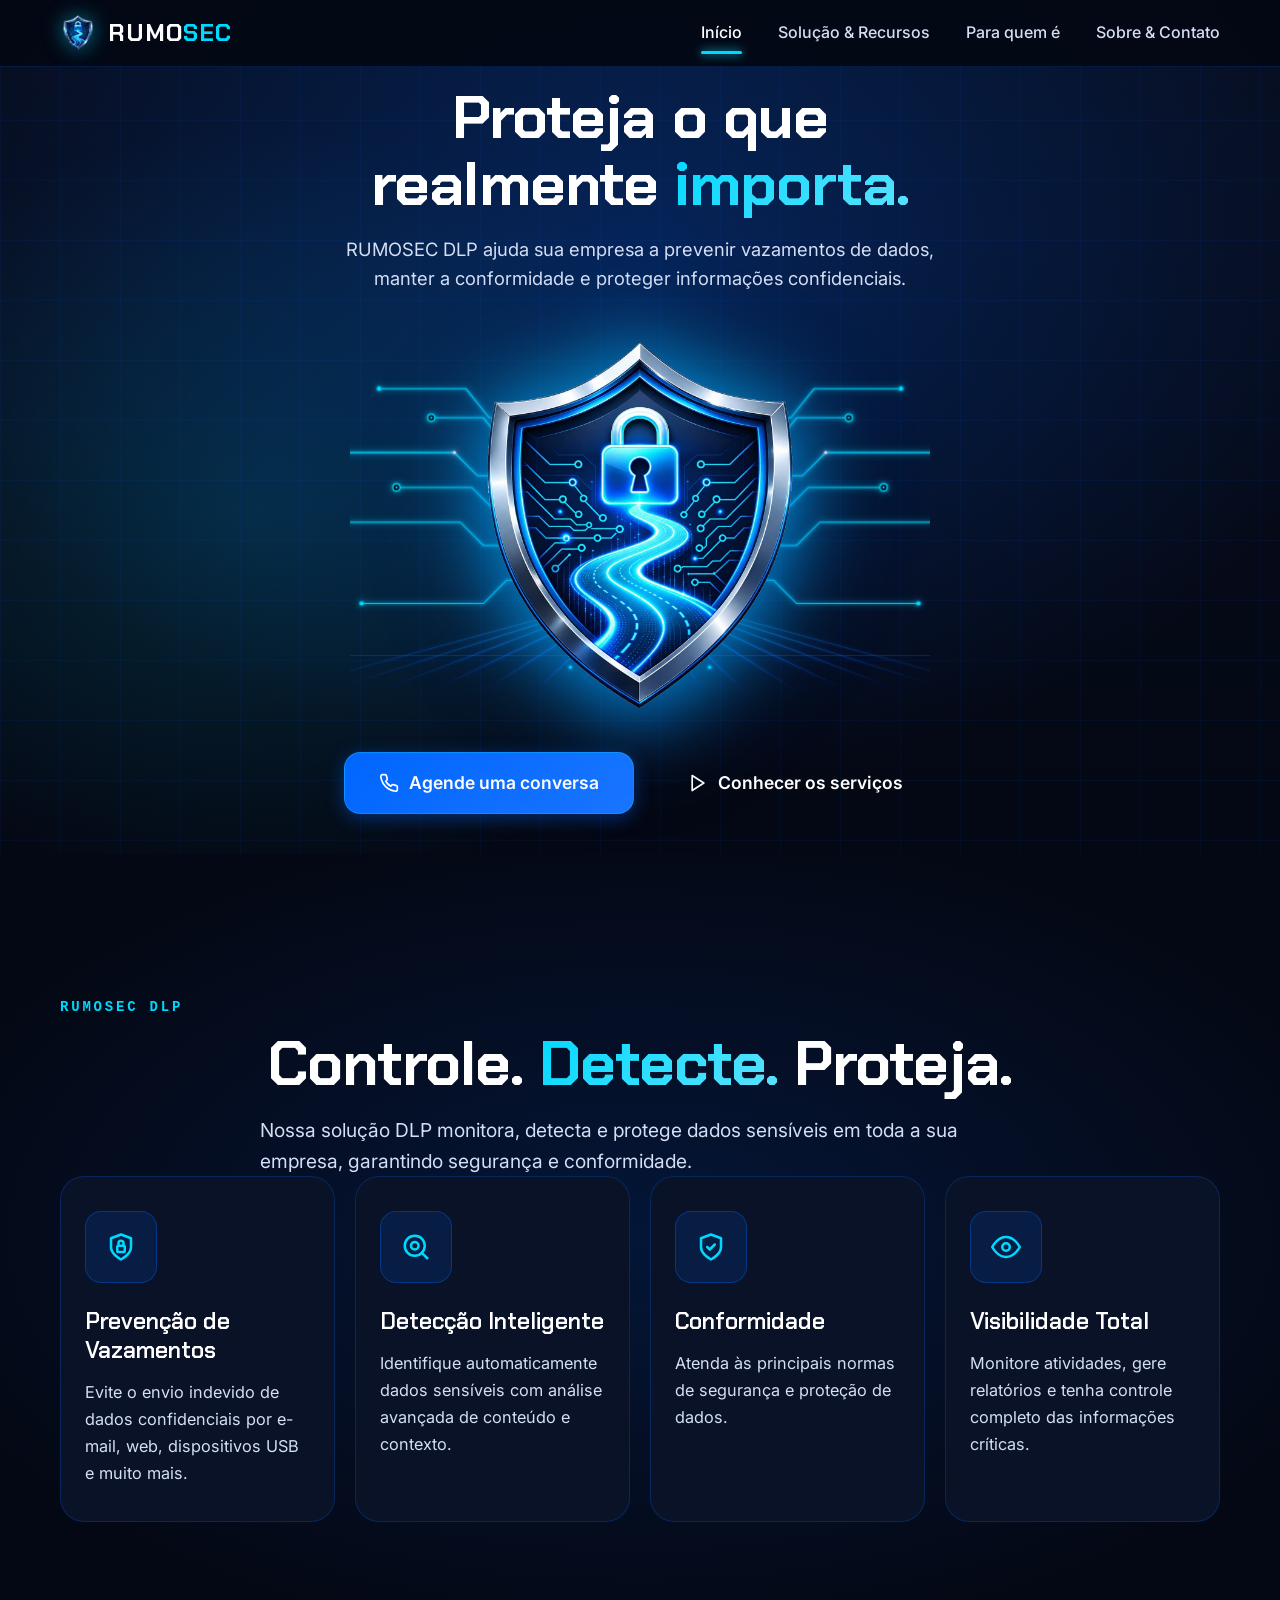
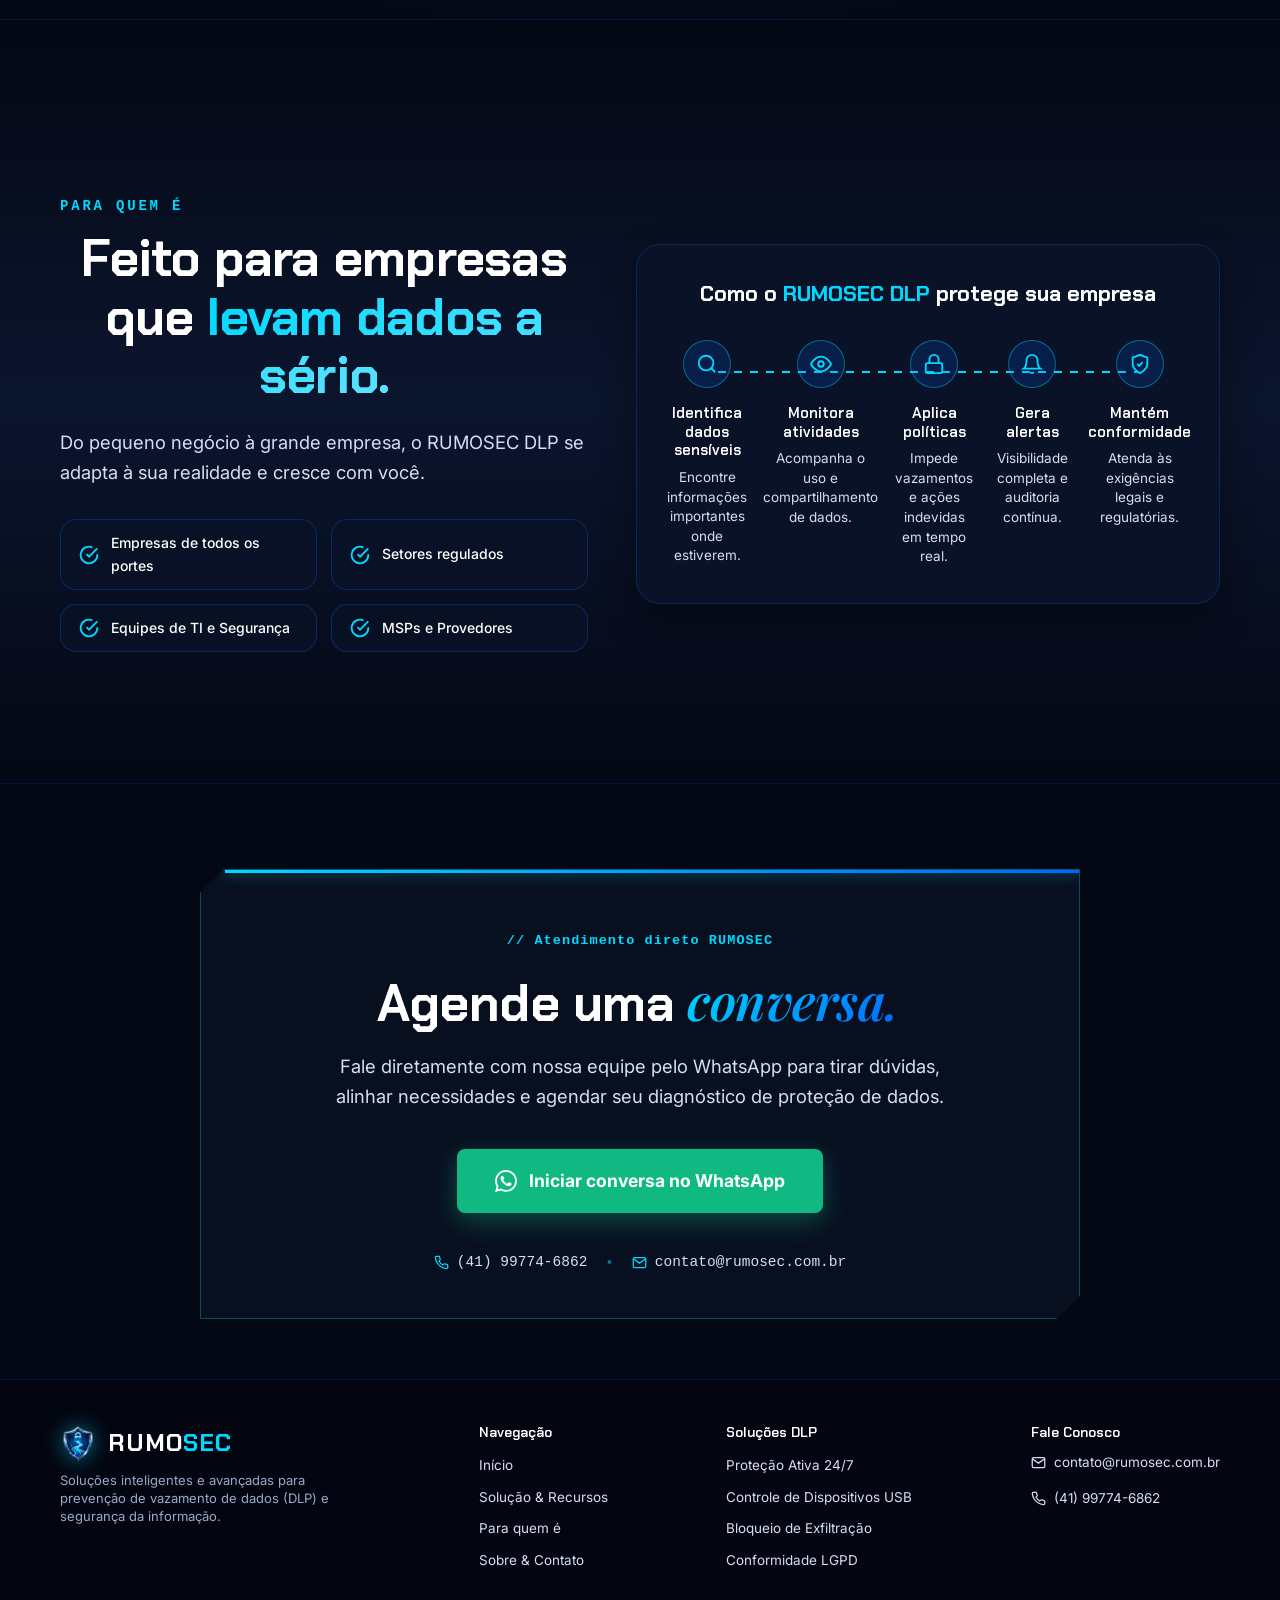
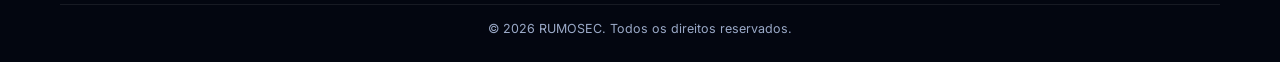
==== commit 91008314: "atualizacao do site" ====
--- a/mobile.html
+++ b/mobile.html
@@ -212,7 +212,7 @@
         <div class="wrap">
             <div class="section-header">
                 <span class="tag">RUMOSEC DLP</span>
-                <h2>Controle. Detecte. Proteja.</h2>
+                <h2>Controle. <span class="highlight">Detecte.</span> Proteja.</h2>
                 <p>Nossa solução DLP monitora, detecta e protege dados sensíveis em toda a sua empresa, garantindo
                     segurança e conformidade.</p>
             </div>
@@ -220,10 +220,11 @@
             <div class="cards-4grid">
                 <div class="card-feature">
                     <div class="icon-box">
-                        <svg width="28" height="28" viewBox="0 0 24 24" fill="none" stroke="currentColor"
+                        <svg width="30" height="30" viewBox="0 0 24 24" fill="none" stroke="currentColor"
                             stroke-width="2" stroke-linecap="round" stroke-linejoin="round">
                             <path d="M12 22s8-4 8-10V5l-8-3-8 3v7c0 6 8 10 8 10z" />
-                            <path d="m9 12 2 2 4-4" />
+                            <rect x="9" y="11" width="6" height="5" rx="1" />
+                            <path d="M10 11V9a2 2 0 1 1 4 0v2" />
                         </svg>
                     </div>
                     <h3>Prevenção de Vazamentos</h3>
@@ -232,10 +233,11 @@
 
                 <div class="card-feature">
                     <div class="icon-box">
-                        <svg width="28" height="28" viewBox="0 0 24 24" fill="none" stroke="currentColor"
+                        <svg width="30" height="30" viewBox="0 0 24 24" fill="none" stroke="currentColor"
                             stroke-width="2" stroke-linecap="round" stroke-linejoin="round">
                             <circle cx="11" cy="11" r="8" />
                             <line x1="21" y1="21" x2="16.65" y2="16.65" />
+                            <circle cx="11" cy="11" r="3" />
                         </svg>
                     </div>
                     <h3>Detecção Inteligente</h3>
@@ -244,13 +246,10 @@
 
                 <div class="card-feature">
                     <div class="icon-box">
-                        <svg width="28" height="28" viewBox="0 0 24 24" fill="none" stroke="currentColor"
+                        <svg width="30" height="30" viewBox="0 0 24 24" fill="none" stroke="currentColor"
                             stroke-width="2" stroke-linecap="round" stroke-linejoin="round">
-                            <path d="M14 2H6a2 2 0 0 0-2 2v16a2 2 0 0 0 2 2h12a2 2 0 0 0 2-2V8z" />
-                            <polyline points="14 2 14 8 20 8" />
-                            <line x1="16" y1="13" x2="8" y2="13" />
-                            <line x1="16" y1="17" x2="8" y2="17" />
-                            <polyline points="10 9 9 9 8 9" />
+                            <path d="M12 22s8-4 8-10V5l-8-3-8 3v7c0 6 8 10 8 10z" />
+                            <polyline points="9 12 11 14 15 10" />
                         </svg>
                     </div>
                     <h3>Conformidade</h3>
@@ -259,12 +258,10 @@
 
                 <div class="card-feature">
                     <div class="icon-box">
-                        <svg width="28" height="28" viewBox="0 0 24 24" fill="none" stroke="currentColor"
+                        <svg width="30" height="30" viewBox="0 0 24 24" fill="none" stroke="currentColor"
                             stroke-width="2" stroke-linecap="round" stroke-linejoin="round">
-                            <rect x="2" y="3" width="20" height="14" rx="2" ry="2" />
-                            <line x1="8" y1="21" x2="16" y2="21" />
-                            <line x1="12" y1="17" x2="12" y2="21" />
-                            <path d="M6 12l4-4 4 4 4-4" />
+                            <path d="M1 12s4-8 11-8 11 8 11 8-4 8-11 8-11-8-11-8z" />
+                            <circle cx="12" cy="12" r="3" />
                         </svg>
                     </div>
                     <h3>Visibilidade Total</h3>
--- a/styles.css
+++ b/styles.css
@@ -114,38 +114,24 @@
     display: flex;
     align-items: center;
     justify-content: space-between;
-    gap: 24px;
 }
 
 .brand {
     display: flex;
     align-items: center;
-    gap: 10px;
+    gap: 12px;
+    font-family: var(--font-display);
+    font-size: 24px;
+    font-weight: 700;
+    color: var(--white);
+    letter-spacing: 0.04em;
 }
 
 .brand-shield-logo {
-    height: 32px;
-    width: auto;
-    filter: drop-shadow(0 0 8px rgba(0, 217, 255, 0.4));
-    transition: height 0.25s ease;
-}
-
-header.scrolled .brand-shield-logo {
-    height: 26px;
-}
-
-.brand-text {
-    font-family: var(--font-display);
-    font-size: 1.25rem;
-    font-weight: 700;
-    letter-spacing: 0.06em;
-    color: var(--white);
-}
-
-header.scrolled .brand-text {
-    font-size: 1.15rem;
-}
-    color: var(--white);
+    width: 36px;
+    height: 36px;
+    object-fit: contain;
+    filter: drop-shadow(0 0 10px rgba(0, 217, 255, 0.5));
 }
 
 .brand-text span {
@@ -182,7 +168,12 @@
     background: var(--cyan);
     border-radius: 3px;
     box-shadow: 0 0 10px var(--cyan);
-    transition: width 0.22s cubic-bezier(0.4, 0, 0.2, 1), left 0.22s cubic-bezier(0.4, 0, 0.2, 1);
+    transition: width 0.25s ease, left 0.25s ease;
+}
+
+.nav-link:hover,
+.nav-link.active {
+    color: var(--white);
 }
 
 .nav-link:hover::after,
@@ -191,104 +182,115 @@
     left: 0;
 }
 
+.header-actions {
+    display: flex;
+    align-items: center;
+    gap: 16px;
+}
+
+/* ============ BUTTONS ============ */
+.btn {
+    display: inline-flex;
+    align-items: center;
+    gap: 10px;
+    padding: 12px 26px;
+    border-radius: var(--radius-sm);
+    font-family: var(--font-body);
+    font-size: 15px;
+    font-weight: 600;
+    cursor: pointer;
+    transition: all 0.25s ease;
+    box-sizing: border-box;
+}
+
+.btn-primary {
+    background: linear-gradient(135deg, var(--blue-primary) 0%, var(--blue-hover) 100%);
+    color: var(--white);
+    box-shadow: 0 4px 18px rgba(0, 102, 255, 0.4);
+    border: 1px solid rgba(0, 217, 255, 0.3);
+}
+
+.btn-primary:hover {
+    box-shadow: 0 6px 26px rgba(0, 102, 255, 0.6), 0 0 15px rgba(0, 217, 255, 0.4);
+    transform: translateY(-2px);
+    border-color: var(--cyan);
+}
+
+.btn-secondary {
+    background: rgba(9, 18, 38, 0.7);
+    color: var(--white);
+    border: 1px solid rgba(0, 102, 255, 0.35);
+}
+
+.btn-secondary:hover {
+    background: rgba(0, 102, 255, 0.15);
+    border-color: var(--cyan);
+    color: var(--cyan);
+    transform: translateY(-2px);
+}
+
+/* Hamburger button */
 .hamburger {
     display: none;
     flex-direction: column;
-    gap: 6px;
+    justify-content: space-around;
+    width: 30px;
+    height: 24px;
     background: transparent;
+    border: none;
     cursor: pointer;
-    padding: 6px;
-    z-index: 110;
+    padding: 0;
 }
 
 .hamburger span {
+    width: 100%;
+    height: 2px;
+    background: var(--white);
+    border-radius: 2px;
+    transition: all 0.3s ease;
+}
+
+.hamburger.active span:nth-child(1) {
+    transform: rotate(45deg) translate(6px, 6px);
+}
+
+.hamburger.active span:nth-child(2) {
+    opacity: 0;
+}
+
+.hamburger.active span:nth-child(3) {
+    transform: rotate(-45deg) translate(6px, -6px);
+}
+
+.tag {
+    font-family: monospace, 'Chakra Petch', sans-serif;
+    font-size: 13.5px;
+    font-weight: 600;
+    color: var(--cyan);
+    letter-spacing: 0.15em;
+    text-transform: uppercase;
+    margin-bottom: 14px;
     display: block;
-    width: 28px;
-    height: 3px;
-    background: var(--white);
-    border-radius: 3px;
-    transition: all 0.25s ease;
-}
-
-.hamburger.active span:nth-child(1) { transform: translateY(9px) rotate(45deg); }
-.hamburger.active span:nth-child(2) { opacity: 0; }
-.hamburger.active span:nth-child(3) { transform: translateY(-9px) rotate(-45deg); }
-
-/* ============ BUTTONS ============ */
-.btn {
-    font-family: var(--font-body);
-    font-size: 16px;
-    font-weight: 600;
-    padding: 16px 34px;
-    border-radius: var(--radius-sm);
-    display: inline-flex;
-    align-items: center;
-    justify-content: center;
-    gap: 12px;
-    transition: transform 0.2s ease, background-color 0.2s ease, box-shadow 0.2s ease;
-    white-space: nowrap;
-}
-
-.btn-primary {
-    background: var(--blue-primary);
-    color: var(--white);
-    box-shadow: 0 5px 20px rgba(0, 102, 255, 0.45);
-}
-
-.btn-primary:hover {
-    background: var(--blue-hover);
-    box-shadow: 0 8px 30px rgba(0, 102, 255, 0.7);
-    transform: translateY(-2px);
-}
-
-.btn-ghost {
-    background: transparent;
-    border: 1px solid rgba(255, 255, 255, 0.35);
-    color: var(--white);
-}
-
-.btn-ghost:hover {
-    border-color: var(--blue-primary);
-    color: var(--cyan-soft);
-    background: rgba(0, 102, 255, 0.15);
-    transform: translateY(-2px);
-}
-
-/* ============ BADGES ============ */
-.pill-badge {
-    display: inline-flex;
-    align-items: center;
-    gap: 10px;
-    padding: 8px 20px;
-    border-radius: 24px;
-    background: rgba(0, 102, 255, 0.18);
-    border: 1px solid rgba(0, 217, 255, 0.45);
-    color: var(--cyan);
-    font-size: 13px;
-    font-weight: 700;
-    letter-spacing: 0.14em;
-    text-transform: uppercase;
-    margin-bottom: 28px;
-}
-
-/* ============ SECTIONS (PROMINENT & EXPANDED) ============ */
+}
+
+/* ============ SECTIONS (1 TELA COMPLETA POR SEÇÃO) ============ */
 .screen-section {
     min-height: 85vh;
     display: flex;
     align-items: center;
     justify-content: center;
     position: relative;
-    padding: 120px 0 70px;
+    padding: 85px 0 40px;
     box-sizing: border-box;
 }
 
 /* ============ TELA 1: HERO (#inicio) ============ */
 .hero {
-    min-height: 100vh;
-    display: flex;
-    align-items: center;
-    padding-top: 140px;
-    padding-bottom: 70px;
+    min-height: 90vh;
+    display: flex;
+    align-items: center;
+    padding-top: 85px;
+    padding-bottom: 40px;
     box-sizing: border-box;
     background: 
         radial-gradient(ellipse 1000px 700px at 50% 30%, rgba(0, 102, 255, 0.28), transparent 75%),
@@ -321,11 +323,12 @@
 .section-header h2,
 .target-info h2,
 .direct-contact-title {
-    font-size: clamp(3.2rem, 5vw, 4.6rem);
-    font-weight: 700;
+    font-size: clamp(3.6rem, 5.6vw, 5.2rem);
+    font-weight: 800;
     margin-bottom: 24px;
-    letter-spacing: -0.01em;
-    line-height: 1.12;
+    letter-spacing: -0.015em;
+    line-height: 1.1;
+    text-align: center;
 }
 
 .highlight, .accent {
@@ -339,19 +342,33 @@
     color: var(--cyan);
 }
 
+.hero-content {
+    text-align: center;
+}
+
 .hero-content .subtitle {
-    font-size: 1.15rem;
+    font-size: 1.3rem;
     color: var(--metal-light);
-    max-width: 580px;
-    margin-bottom: 36px;
+    max-width: 650px;
+    margin-bottom: 38px;
     line-height: 1.6;
+    text-align: center;
+    margin-left: auto;
+    margin-right: auto;
 }
 
 .hero-actions {
     display: flex;
     align-items: center;
+    justify-content: center;
     gap: 20px;
     flex-wrap: wrap;
+}
+
+.hero-actions .btn {
+    padding: 16px 34px;
+    font-size: 1.1rem;
+    border-radius: var(--radius);
 }
 
 /* Hero Shield Visual Container */
@@ -384,21 +401,15 @@
     position: relative;
     z-index: 2;
     filter: drop-shadow(0 0 45px rgba(0, 217, 255, 0.6)) drop-shadow(0 15px 30px rgba(0, 102, 255, 0.5));
-    transform: translateZ(0);
-    will-change: transform;
-    animation: shieldFloat 6s ease-in-out infinite alternate;
-}
-
-@keyframes shieldFloat {
-    0% { transform: translateY(0px) scale(1); }
-    100% { transform: translateY(-12px) scale(1.03); }
+}
+
 }
 
 /* ============ SECTION HEADERS ============ */
 .section-header {
     text-align: center;
-    max-width: 860px;
-    margin: 0 auto 60px;
+    max-width: 880px;
+    margin: 0 auto 36px;
 }
 
 .section-header .tag {
@@ -408,20 +419,22 @@
     letter-spacing: 0.2em;
     text-transform: uppercase;
     display: block;
-    margin-bottom: 14px;
+    margin-bottom: 12px;
 }
 
 .section-header h2 {
-    font-size: clamp(2.6rem, 4vw, 3.6rem);
+    font-size: clamp(3.0rem, 4.8vw, 4.4rem);
     font-weight: 700;
-    margin-bottom: 20px;
-    line-height: 1.15;
+    margin-bottom: 16px;
+    line-height: 1.12;
 }
 
 .section-header p {
     color: var(--metal-light);
-    font-size: 1.15rem;
+    font-size: 1.2rem;
     line-height: 1.6;
+    max-width: 760px;
+    margin: 0 auto;
 }
 
 /* ============ TELA 2: RECURSOS (#recursos) ============ */
@@ -432,39 +445,41 @@
 .cards-4grid {
     display: grid;
     grid-template-columns: repeat(4, 1fr);
-    gap: 20px;
+    gap: 24px;
 }
 
 .card-feature {
     background: var(--bg-card);
     border: 1px solid var(--border-color);
-    border-radius: var(--radius);
-    padding: 28px 24px;
+    border-radius: var(--radius-lg);
+    padding: 44px 30px;
+    min-height: 340px;
     transition: transform 0.25s ease, border-color 0.25s ease, background-color 0.25s ease, box-shadow 0.25s ease;
     position: relative;
     overflow: hidden;
     display: flex;
     flex-direction: column;
     justify-content: flex-start;
+    box-sizing: border-box;
 }
 
 .card-feature:hover {
     background: var(--bg-card-hover);
     border-color: var(--border-color-hover);
     transform: translateY(-6px);
-    box-shadow: 0 12px 30px rgba(0, 0, 0, 0.35), 0 0 20px rgba(0, 217, 255, 0.18);
+    box-shadow: 0 16px 36px rgba(0, 0, 0, 0.4), 0 0 25px rgba(0, 217, 255, 0.22);
 }
 
 .card-feature .icon-box {
-    width: 52px;
-    height: 52px;
-    border-radius: 12px;
+    width: 72px;
+    height: 72px;
+    border-radius: 16px;
     background: rgba(0, 102, 255, 0.14);
     border: 1px solid rgba(0, 102, 255, 0.35);
     display: flex;
     align-items: center;
     justify-content: center;
-    margin-bottom: 20px;
+    margin-bottom: 24px;
     color: var(--cyan);
     transition: background-color 0.25s ease, border-color 0.25s ease;
 }
@@ -475,15 +490,15 @@
 }
 
 .card-feature h3 {
-    font-size: 1.25rem;
+    font-size: 1.45rem;
     font-weight: 600;
-    margin-bottom: 12px;
+    margin-bottom: 14px;
 }
 
 .card-feature p {
-    font-size: 0.94rem;
+    font-size: 1.02rem;
     color: var(--metal-light);
-    line-height: 1.55;
+    line-height: 1.65;
 }
 
 /* ============ TELA 3: PARA QUEM É & 5 STEPS (#para-quem-e) ============ */
@@ -632,7 +647,7 @@
     display: flex;
     flex-direction: column;
     justify-content: space-between;
-    padding-top: 130px;
+    padding-top: 85px;
     position: relative;
 }
 
@@ -1130,14 +1145,15 @@
 @media (max-width: 1250px) {
     .screen-section {
         min-height: auto;
-        padding: 120px 0 60px;
+        padding: 70px 0 50px;
     }
     .hero {
-        padding-top: 170px;
-        padding-bottom: 80px;
+        padding-top: 110px;
+        padding-bottom: 50px;
     }
     .contact-screen-section {
         min-height: auto;
+        padding-top: 90px;
     }
     .cards-4grid {
         grid-template-columns: repeat(2, 1fr);
@@ -1297,6 +1313,22 @@
         font-size: 0.9rem;
         line-height: 1.5;
     }
+    .features-stats-strip {
+        display: grid;
+        grid-template-columns: 1fr 1fr;
+        gap: 16px 12px;
+        padding: 20px 16px;
+        margin-top: 24px;
+    }
+    .stat-divider {
+        display: none;
+    }
+    .stat-number {
+        font-size: 1.45rem;
+    }
+    .stat-label {
+        font-size: 0.8rem;
+    }
     .target-info {
         text-align: center;
     }
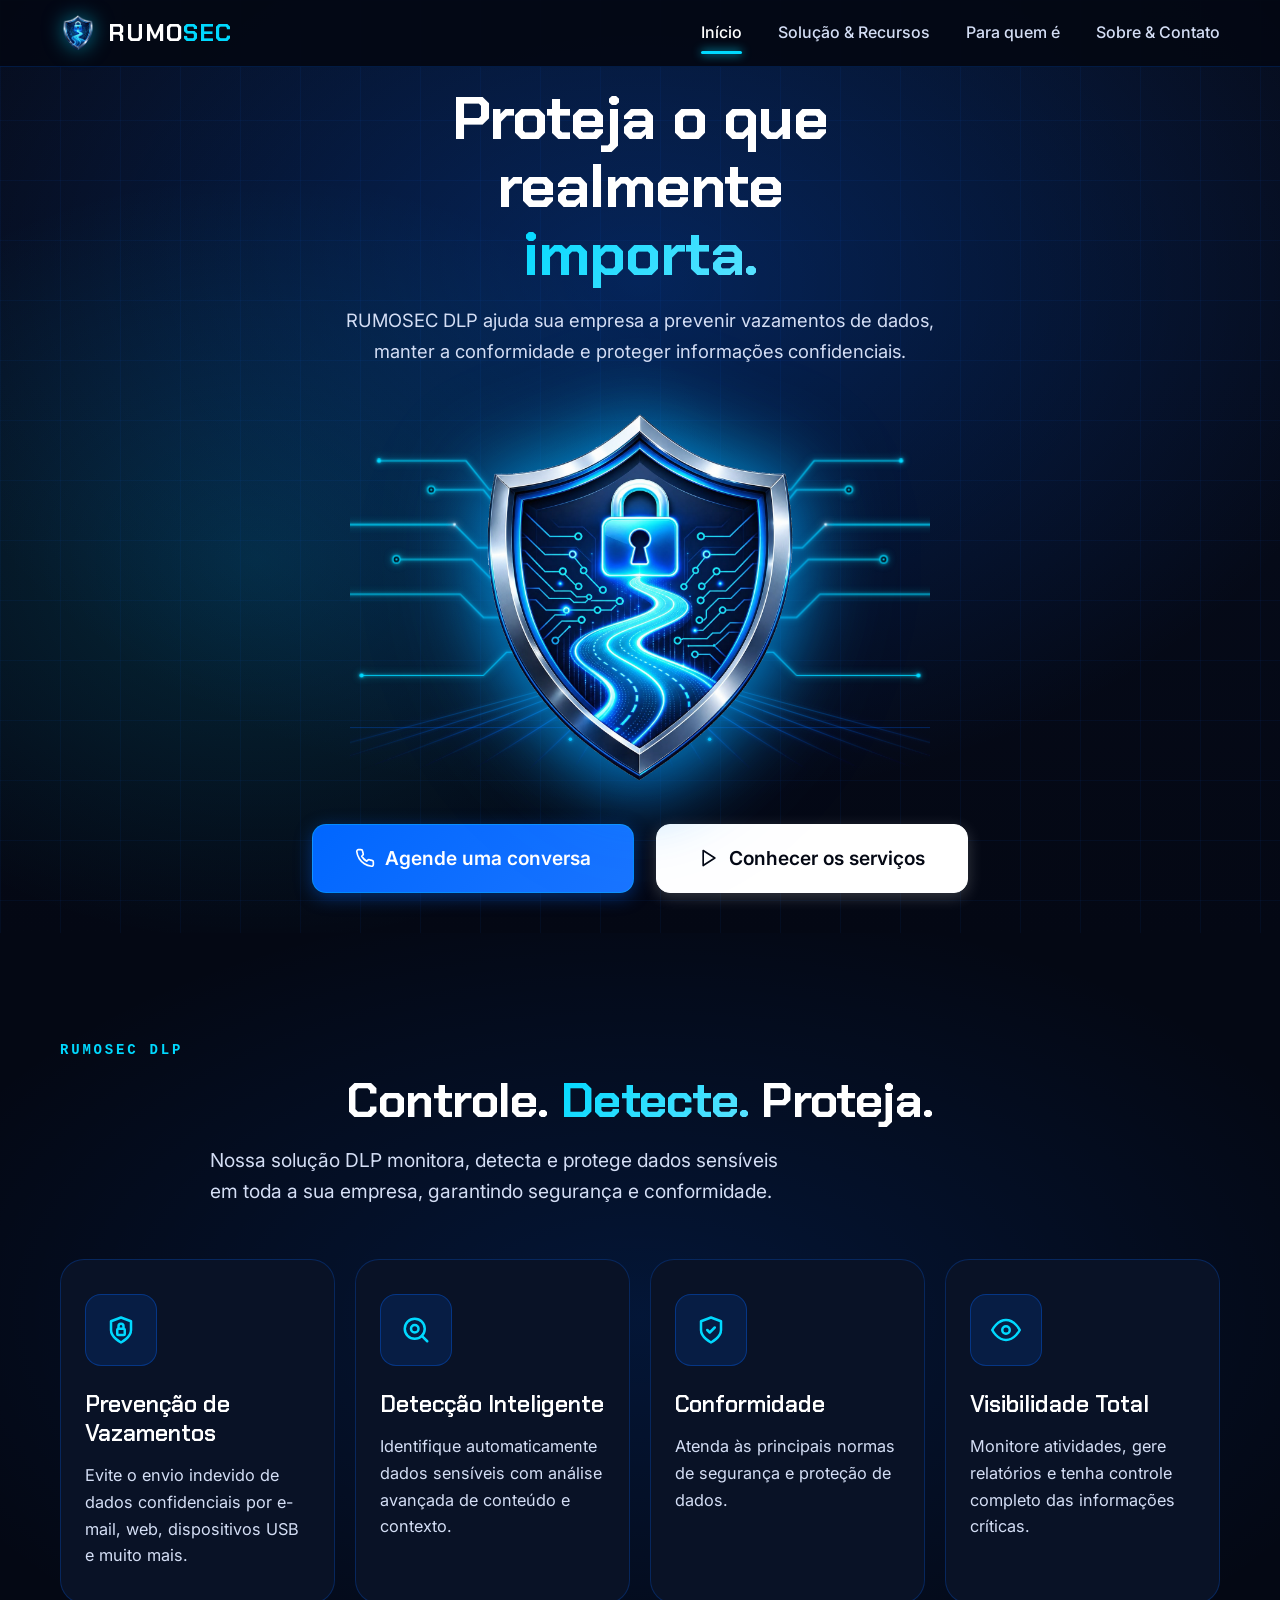
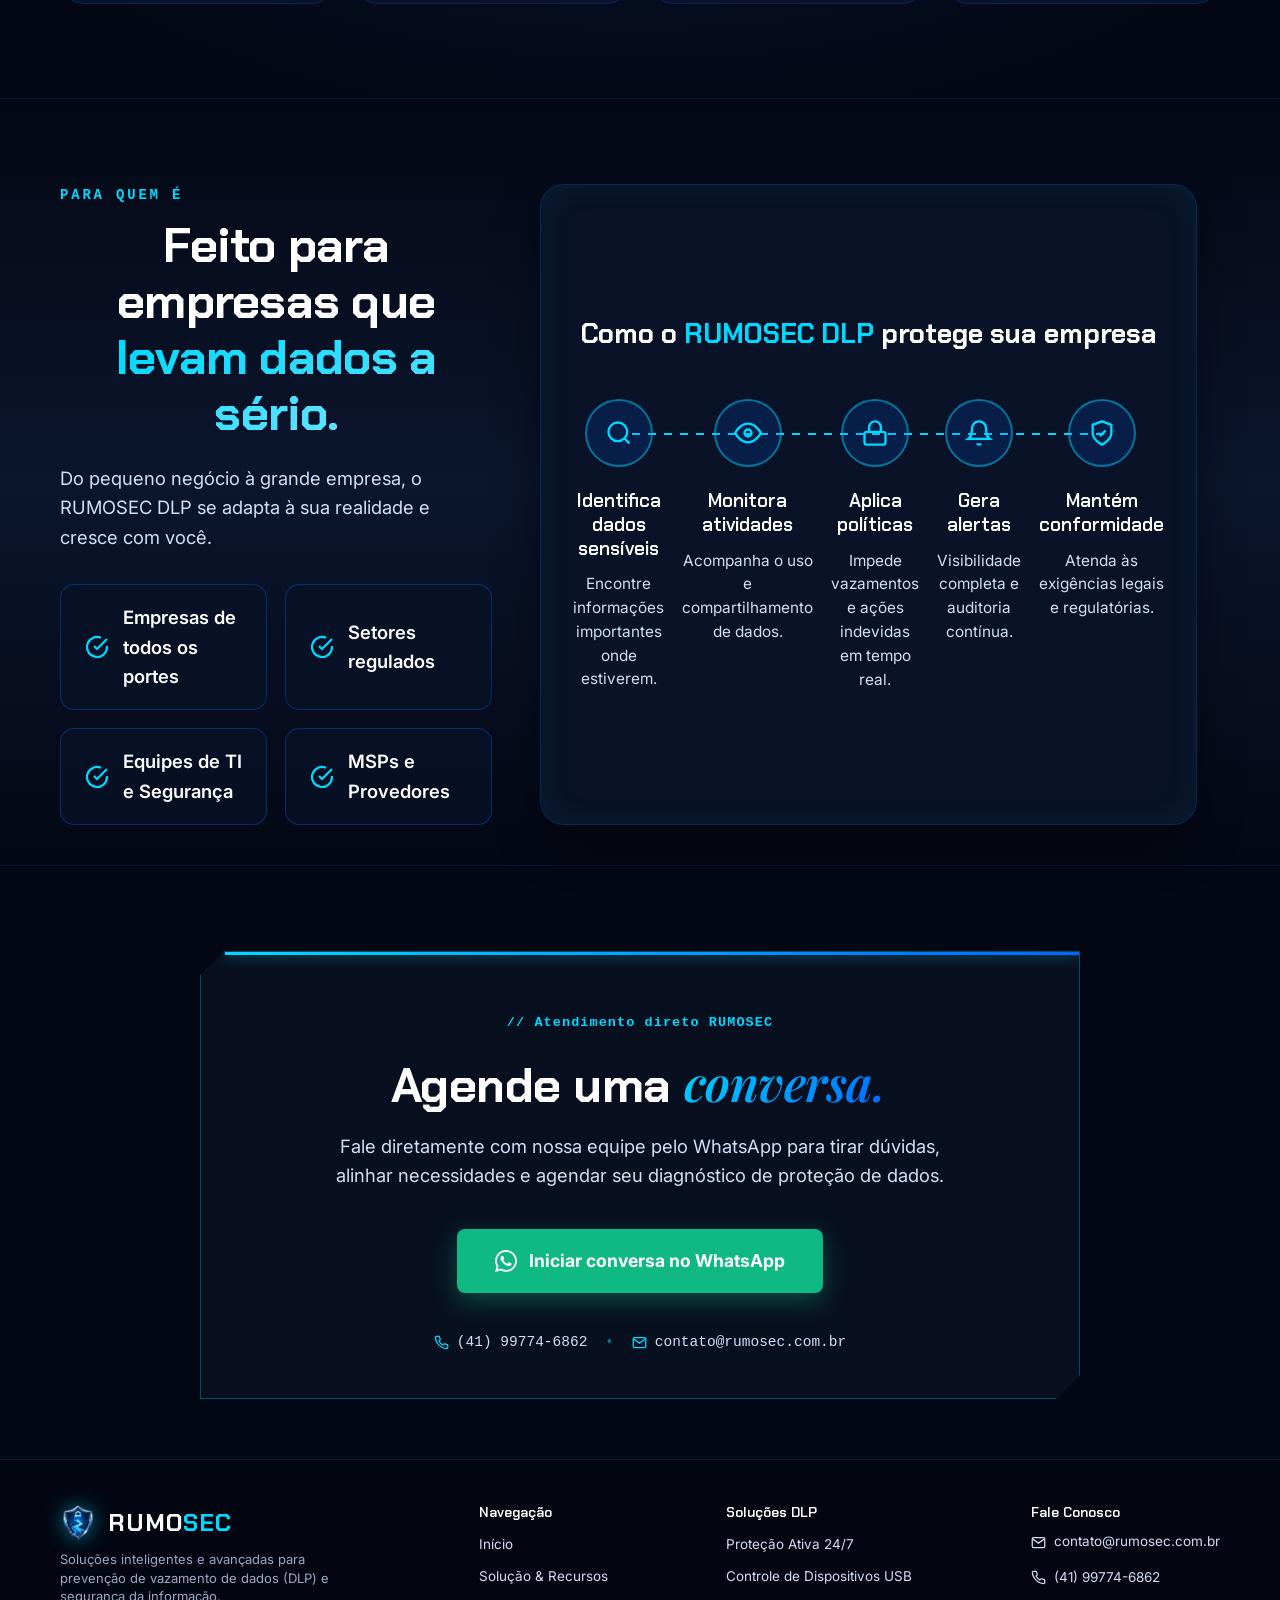
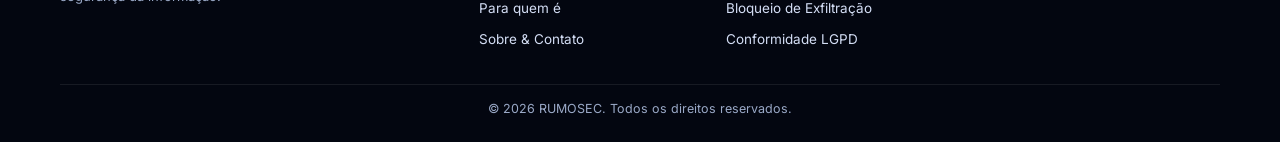
==== commit fb85f55e: "atualizacao do site" ====
--- a/mobile.html
+++ b/mobile.html
@@ -48,7 +48,7 @@
         <div class="wrap hero-mobile-layout">
             <!-- 1 & 2: Title and Subtitle -->
             <div class="hero-content centered">
-                <h1>Proteja o que<br>realmente <span class="highlight">importa.</span></h1>
+                <h1>Proteja o que<br>realmente<br><span class="highlight">importa.</span></h1>
                 <p class="subtitle">RUMOSEC DLP ajuda sua empresa a prevenir vazamentos de dados, manter a conformidade
                     e proteger informações confidenciais.</p>
             </div>
@@ -213,8 +213,7 @@
             <div class="section-header">
                 <span class="tag">RUMOSEC DLP</span>
                 <h2>Controle. <span class="highlight">Detecte.</span> Proteja.</h2>
-                <p>Nossa solução DLP monitora, detecta e protege dados sensíveis em toda a sua empresa, garantindo
-                    segurança e conformidade.</p>
+                <p>Nossa solução DLP monitora, detecta e protege dados sensíveis<br>em toda a sua empresa, garantindo segurança e conformidade.</p>
             </div>
 
             <div class="cards-4grid">
--- a/styles.css
+++ b/styles.css
@@ -229,6 +229,22 @@
     transform: translateY(-2px);
 }
 
+.btn-ghost {
+    background: #ffffff;
+    color: #040814;
+    border: 1px solid #ffffff;
+    font-weight: 600;
+    box-shadow: 0 4px 16px rgba(255, 255, 255, 0.2);
+}
+
+.btn-ghost:hover {
+    background: rgba(255, 255, 255, 0.9);
+    color: #0066ff;
+    border-color: #ffffff;
+    transform: translateY(-2px);
+    box-shadow: 0 6px 22px rgba(0, 217, 255, 0.4);
+}
+
 /* Hamburger button */
 .hamburger {
     display: none;
@@ -312,23 +328,33 @@
 .hero-layout {
     display: grid;
     grid-template-columns: 1fr 1fr;
-    gap: 48px;
+    gap: 60px;
     align-items: center;
     position: relative;
     z-index: 2;
     width: 100%;
 }
 
-.hero-content h1,
+.hero-content h1 {
+    font-size: clamp(3.2rem, 5.0vw, 4.6rem);
+    font-weight: 800;
+    margin-bottom: 22px;
+    letter-spacing: -0.015em;
+    line-height: 1.12;
+    text-align: center;
+    max-width: 100%;
+}
+
 .section-header h2,
 .target-info h2,
 .direct-contact-title {
-    font-size: clamp(3.6rem, 5.6vw, 5.2rem);
+    font-size: clamp(2.8rem, 4.2vw, 4.0rem);
     font-weight: 800;
-    margin-bottom: 24px;
+    margin-bottom: 22px;
     letter-spacing: -0.015em;
-    line-height: 1.1;
+    line-height: 1.15;
     text-align: center;
+    max-width: 100%;
 }
 
 .highlight, .accent {
@@ -344,14 +370,19 @@
 
 .hero-content {
     text-align: center;
+    max-width: 680px;
+    position: relative;
+    z-index: 5;
+    margin: 0 auto;
 }
 
 .hero-content .subtitle {
-    font-size: 1.3rem;
+    font-size: 1.38rem;
     color: var(--metal-light);
-    max-width: 650px;
-    margin-bottom: 38px;
-    line-height: 1.6;
+    max-width: 640px;
+    margin-top: 22px;
+    margin-bottom: 42px;
+    line-height: 1.65;
     text-align: center;
     margin-left: auto;
     margin-right: auto;
@@ -361,14 +392,15 @@
     display: flex;
     align-items: center;
     justify-content: center;
-    gap: 20px;
+    gap: 22px;
     flex-wrap: wrap;
+    margin-top: 8px;
 }
 
 .hero-actions .btn {
-    padding: 16px 34px;
-    font-size: 1.1rem;
-    border-radius: var(--radius);
+    padding: 18px 42px;
+    font-size: 1.2rem;
+    border-radius: 14px;
 }
 
 /* Hero Shield Visual Container */
@@ -423,23 +455,28 @@
 }
 
 .section-header h2 {
-    font-size: clamp(3.0rem, 4.8vw, 4.4rem);
-    font-weight: 700;
+    font-size: clamp(2.6rem, 3.8vw, 3.6rem);
+    font-weight: 800;
     margin-bottom: 16px;
-    line-height: 1.12;
+    line-height: 1.15;
 }
 
 .section-header p {
     color: var(--metal-light);
     font-size: 1.2rem;
     line-height: 1.6;
-    max-width: 760px;
+    max-width: 860px;
     margin: 0 auto;
 }
 
 /* ============ TELA 2: RECURSOS (#recursos) ============ */
 .features-section {
     background: radial-gradient(ellipse 1100px 600px at 50% 50%, rgba(0, 102, 255, 0.15), transparent 70%);
+}
+
+.features-section .section-header {
+    transform: translateY(-32px);
+    margin-bottom: 20px;
 }
 
 .cards-4grid {
@@ -512,8 +549,14 @@
     display: grid;
     grid-template-columns: 0.95fr 1.05fr;
     gap: 48px;
-    align-items: center;
+    align-items: stretch;
     width: 100%;
+}
+
+.target-info {
+    display: flex;
+    flex-direction: column;
+    justify-content: center;
 }
 
 .target-info .tag {
@@ -527,8 +570,8 @@
 }
 
 .target-info h2 {
-    font-size: clamp(2.6rem, 4vw, 3.6rem);
-    font-weight: 700;
+    font-size: clamp(2.6rem, 3.8vw, 3.6rem);
+    font-weight: 800;
     margin-bottom: 22px;
     line-height: 1.15;
 }
@@ -543,25 +586,33 @@
 .badge-list {
     display: grid;
     grid-template-columns: 1fr 1fr;
+    gap: 18px;
+}
+
+.badge-item {
+    display: flex;
+    align-items: center;
     gap: 14px;
-}
-
-.badge-item {
-    display: flex;
-    align-items: center;
-    gap: 12px;
-    padding: 12px 18px;
+    padding: 18px 24px;
     background: rgba(9, 18, 38, 0.85);
-    border: 1px solid rgba(0, 102, 255, 0.3);
-    border-radius: var(--radius);
-    font-size: 14px;
-    font-weight: 500;
+    border: 1px solid rgba(0, 102, 255, 0.35);
+    border-radius: 14px;
+    font-size: 1.15rem;
+    font-weight: 600;
     color: var(--white);
+    transition: border-color 0.25s ease, background-color 0.25s ease;
+}
+
+.badge-item:hover {
+    border-color: var(--cyan);
+    background: rgba(0, 102, 255, 0.15);
 }
 
 .badge-item svg {
     color: var(--cyan);
     flex-shrink: 0;
+    width: 24px;
+    height: 24px;
 }
 
 /* 5 Steps Process */
@@ -569,14 +620,21 @@
     background: var(--bg-card);
     border: 1px solid var(--border-color);
     border-radius: var(--radius-lg);
-    padding: 36px 28px;
-    box-shadow: var(--shadow-card);
+    padding: 40px 32px;
+    height: 100%;
+    min-height: auto;
+    box-shadow: 0 18px 45px rgba(0, 0, 0, 0.45), inset 0 0 35px rgba(0, 217, 255, 0.06);
+    display: flex;
+    flex-direction: column;
+    justify-content: center;
+    box-sizing: border-box;
 }
 
 .flow-title {
-    font-size: 1.35rem;
+    font-size: 1.7rem;
+    font-weight: 700;
     text-align: center;
-    margin-bottom: 32px;
+    margin-bottom: 48px;
 }
 
 .flow-title span {
@@ -586,7 +644,7 @@
 .flow-steps {
     display: grid;
     grid-template-columns: repeat(5, 1fr);
-    gap: 14px;
+    gap: 18px;
     position: relative;
 }
 
@@ -597,43 +655,49 @@
 }
 
 .flow-icon {
-    width: 48px;
-    height: 48px;
+    width: 68px;
+    height: 68px;
     border-radius: 50%;
     background: rgba(0, 102, 255, 0.16);
-    border: 1.5px solid rgba(0, 217, 255, 0.4);
+    border: 2px solid rgba(0, 217, 255, 0.45);
     display: flex;
     align-items: center;
     justify-content: center;
-    margin: 0 auto 16px;
-    color: var(--cyan);
-    transition: transform 0.25s ease, background-color 0.25s ease;
+    margin: 0 auto 22px;
+    color: var(--cyan);
+    transition: transform 0.25s ease, background-color 0.25s ease, border-color 0.25s ease;
+}
+
+.flow-icon svg {
+    width: 28px;
+    height: 28px;
 }
 
 .flow-step:hover .flow-icon {
     background: var(--blue-primary);
+    border-color: var(--cyan);
     color: var(--white);
-    transform: scale(1.1);
+    transform: scale(1.12);
 }
 
 .flow-step h4 {
-    font-size: 15px;
+    font-size: 1.18rem;
     font-weight: 600;
-    margin-bottom: 8px;
+    margin-bottom: 12px;
     color: var(--white);
 }
 
 .flow-step p {
-    font-size: 13.5px;
+    font-size: 0.96rem;
     color: var(--metal-light);
-    line-height: 1.45;
+    line-height: 1.55;
 }
 
 /* Connecting Line */
 .flow-steps::before {
     content: "";
     position: absolute;
-    top: 31px;
+    top: 34px;
     left: 10%;
     right: 10%;
     height: 2px;
@@ -689,8 +753,8 @@
 }
 
 .direct-contact-title {
-    font-size: clamp(2.6rem, 4vw, 3.6rem);
-    font-weight: 700;
+    font-size: clamp(2.6rem, 3.8vw, 3.6rem);
+    font-weight: 800;
     color: #ffffff;
     margin-bottom: 18px;
     line-height: 1.15;
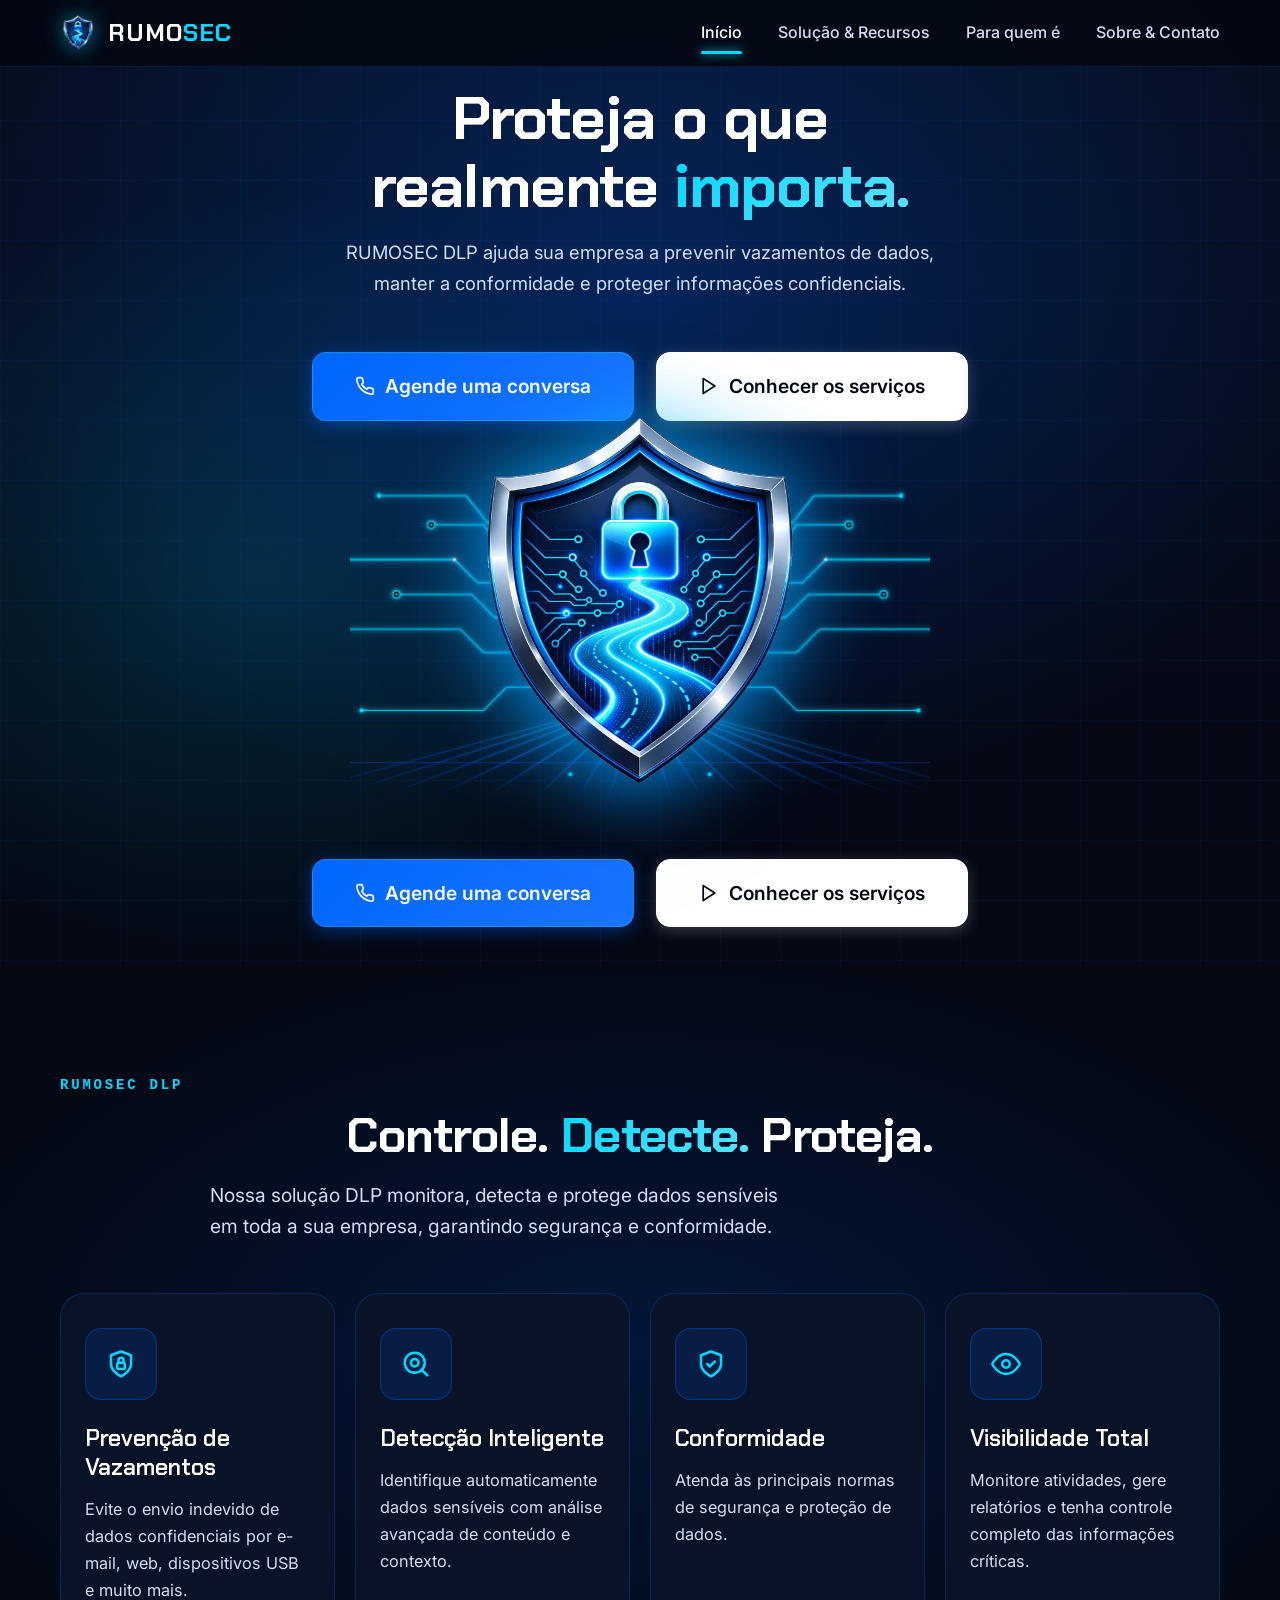
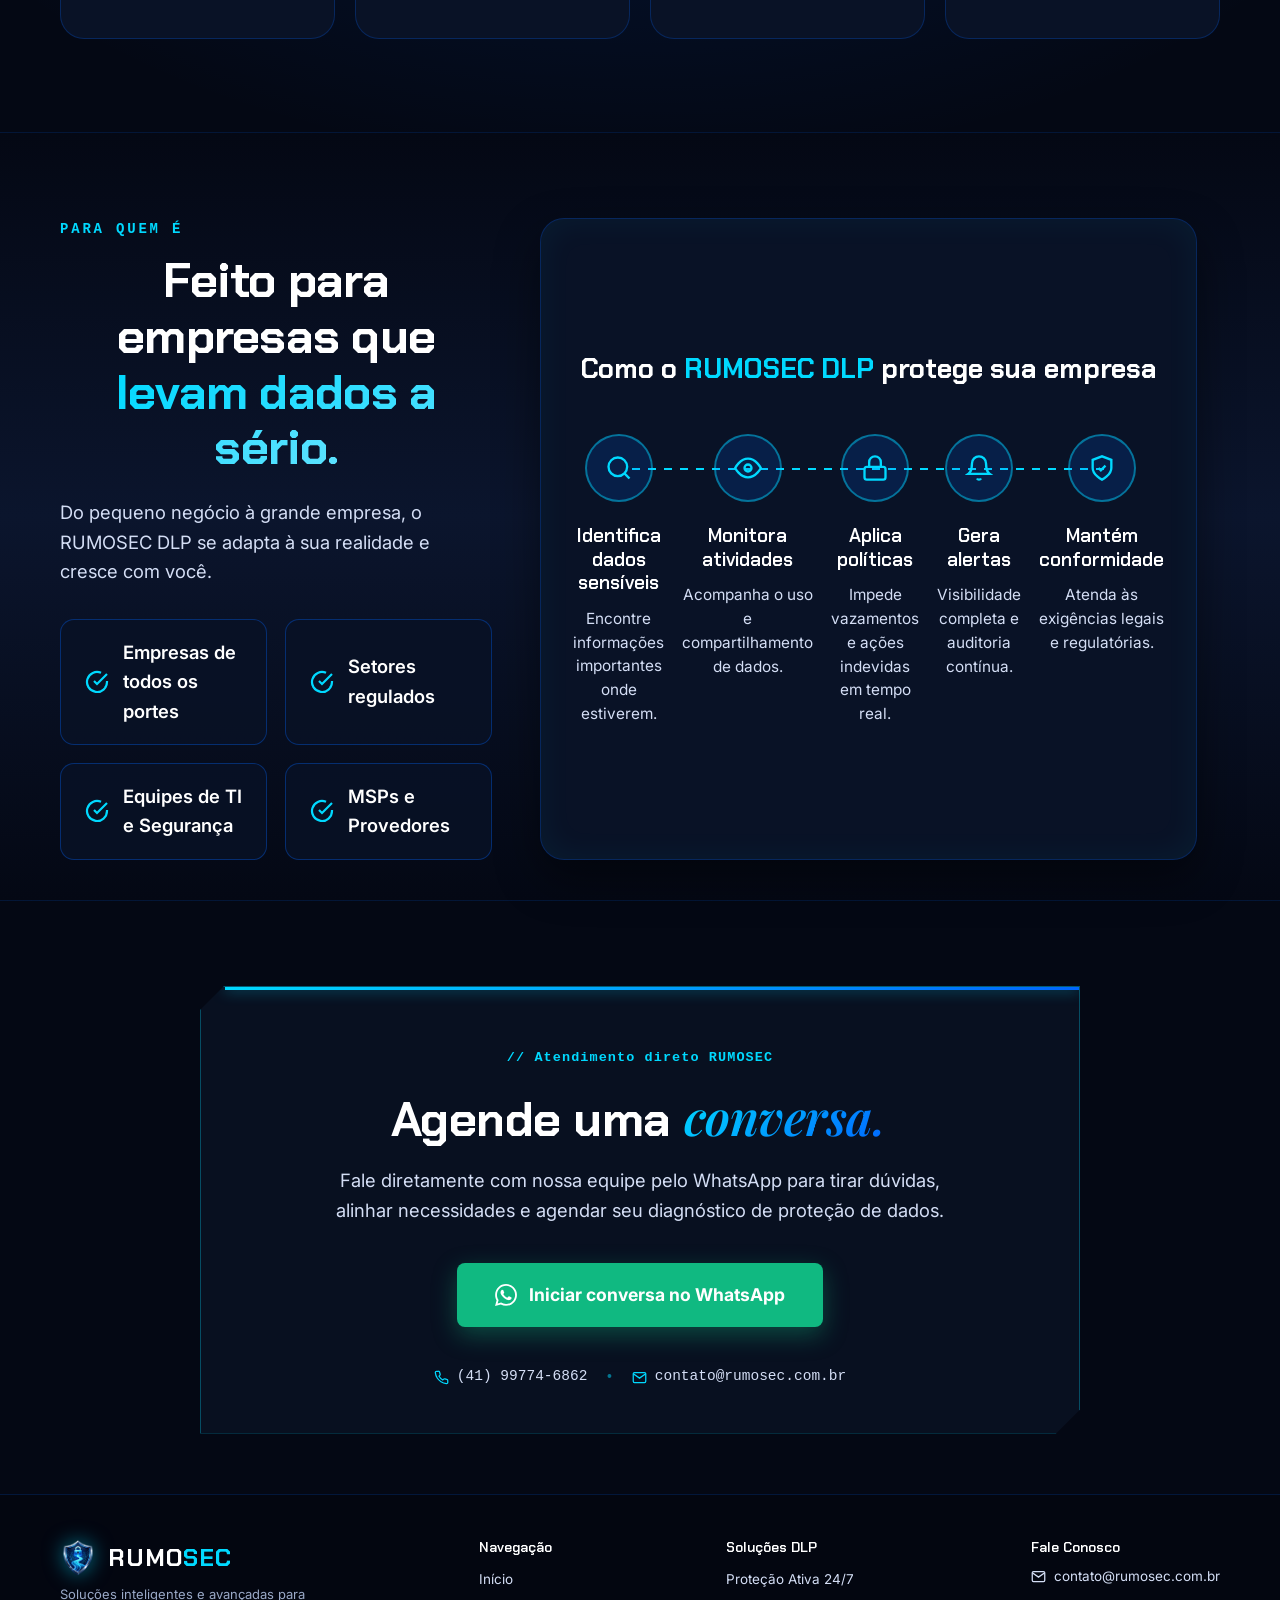
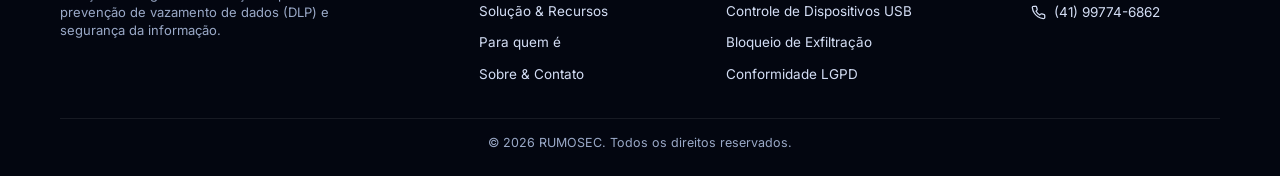
==== commit 6609b853: "atualizacao do site" ====
--- a/mobile.html
+++ b/mobile.html
@@ -48,12 +48,29 @@
         <div class="wrap hero-mobile-layout">
             <!-- 1 & 2: Title and Subtitle -->
             <div class="hero-content centered">
-                <h1>Proteja o que<br>realmente<br><span class="highlight">importa.</span></h1>
+                <h1>Proteja o que<br>realmente <span class="highlight">importa.</span></h1>
                 <p class="subtitle">RUMOSEC DLP ajuda sua empresa a prevenir vazamentos de dados, manter a conformidade
                     e proteger informações confidenciais.</p>
             </div>
 
-            <!-- 3: A LOGO -->
+            <!-- 3: Action Buttons -->
+            <div class="hero-actions centered">
+                <a href="#sobre-contato" class="btn btn-primary"><svg width="20" height="20" viewBox="0 0 24 24"
+                        fill="none" stroke="currentColor" stroke-width="2" stroke-linecap="round"
+                        stroke-linejoin="round">
+                        <path
+                            d="M22 16.92v3a2 2 0 0 1-2.18 2 19.79 19.79 0 0 1-8.63-3.07 19.5 19.5 0 0 1-6-6 19.79 19.79 0 0 1-3.07-8.67A2 2 0 0 1 4.11 2h3a2 2 0 0 1 2 1.72 12.84 12.84 0 0 0 .7 2.81 2 2 0 0 1-.45 2.11L8.09 9.91a16 16 0 0 0 6 6l1.27-1.27a2 2 0 0 1 2.11-.45 12.84 12.84 0 0 0 2.81.7A2 2 0 0 1 22 16.92z" />
+                    </svg> Agende uma conversa</a>
+                <a href="#recursos" class="btn btn-ghost">
+                    <svg width="20" height="20" viewBox="0 0 24 24" fill="none" stroke="currentColor" stroke-width="2"
+                        stroke-linecap="round" stroke-linejoin="round">
+                        <polygon points="5 3 19 12 5 21 5 3" />
+                    </svg>
+                    Conhecer os serviços
+                </a>
+            </div>
+
+            <!-- 4: Metallic Shield Logo -->
             <div class="hero-visual-container">
                 <!-- Background Glowing Circuit Lines & Ground Perspective Effects (Image 3) -->
                 <div class="circuit-overlay-bg">
--- a/styles.css
+++ b/styles.css
@@ -5,33 +5,35 @@
     --bg-panel-2: #0b152d;
     --bg-card: #091226;
     --bg-card-hover: #0e1b38;
-    
+
     --blue-primary: #0066ff;
     --blue-hover: #1a75ff;
     --cyan: #00d9ff;
     --cyan-soft: #5de2ff;
     --blue-glow: rgba(0, 102, 255, 0.25);
-    
+
     --metal: #9aa9c7;
     --metal-light: #d4def5;
     --white: #ffffff;
     --border-color: rgba(0, 102, 255, 0.25);
     --border-color-hover: rgba(0, 217, 255, 0.5);
-    
+
     --radius-lg: 24px;
     --radius: 16px;
     --radius-sm: 10px;
     --maxw: 1360px;
-    
+
     --font-display: 'Chakra Petch', sans-serif;
     --font-body: 'Inter', sans-serif;
-    
+
     --shadow-card: 0 15px 35px rgba(0, 0, 0, 0.4);
     --shadow-glow: 0 0 35px rgba(0, 102, 255, 0.3);
     --ease-out: cubic-bezier(0.16, 1, 0.3, 1);
 }
 
-*, *::before, *::after {
+*,
+*::before,
+*::after {
     box-sizing: border-box;
 }
 
@@ -60,7 +62,10 @@
     text-decoration: none;
 }
 
-h1, h2, h3, h4 {
+h1,
+h2,
+h3,
+h4 {
     font-family: var(--font-display);
     margin: 0;
     line-height: 1.25;
@@ -70,7 +75,8 @@
     margin: 0;
 }
 
-ul, ol {
+ul,
+ol {
     margin: 0;
     padding: 0;
     list-style: none;
@@ -308,7 +314,7 @@
     padding-top: 85px;
     padding-bottom: 40px;
     box-sizing: border-box;
-    background: 
+    background:
         radial-gradient(ellipse 1000px 700px at 50% 30%, rgba(0, 102, 255, 0.28), transparent 75%),
         radial-gradient(ellipse 700px 550px at 20% 60%, rgba(0, 217, 255, 0.15), transparent 70%),
         linear-gradient(180deg, var(--bg-panel) 0%, var(--bg-deep) 100%);
@@ -318,7 +324,7 @@
 .hero-grid-bg {
     position: absolute;
     inset: 0;
-    background-image: 
+    background-image:
         linear-gradient(rgba(0, 102, 255, 0.06) 1px, transparent 1px),
         linear-gradient(90deg, rgba(0, 102, 255, 0.06) 1px, transparent 1px);
     background-size: 60px 60px;
@@ -357,7 +363,8 @@
     max-width: 100%;
 }
 
-.highlight, .accent {
+.highlight,
+.accent {
     color: var(--cyan);
     background: linear-gradient(135deg, #00d9ff 0%, #5de2ff 100%);
     -webkit-background-clip: text;
@@ -433,6 +440,7 @@
     position: relative;
     z-index: 2;
     filter: drop-shadow(0 0 45px rgba(0, 217, 255, 0.6)) drop-shadow(0 15px 30px rgba(0, 102, 255, 0.5));
+    transform: translateY(-32px);
 }
 
 }
@@ -851,6 +859,7 @@
     .rumosec-bottom-grid {
         grid-template-columns: 1fr;
     }
+
     .direct-contact-card {
         padding: 44px 22px 36px;
     }
@@ -1198,9 +1207,11 @@
     .wrap {
         max-width: 1240px;
     }
+
     .cards-4grid {
         gap: 20px;
     }
+
     .card-feature {
         padding: 34px 24px;
     }
@@ -1211,26 +1222,32 @@
         min-height: auto;
         padding: 70px 0 50px;
     }
+
     .hero {
         padding-top: 110px;
         padding-bottom: 50px;
     }
+
     .contact-screen-section {
         min-height: auto;
         padding-top: 90px;
     }
+
     .cards-4grid {
         grid-template-columns: repeat(2, 1fr);
         gap: 24px;
     }
+
     .target-layout {
         grid-template-columns: 1fr;
         gap: 48px;
     }
+
     .flow-steps {
         grid-template-columns: repeat(3, 1fr);
         gap: 20px;
     }
+
     .flow-steps::before {
         display: none;
     }
@@ -1241,9 +1258,11 @@
         grid-template-columns: 1fr;
         gap: 20px;
     }
+
     .contact-layout {
         grid-template-columns: 1fr;
     }
+
     .about-pillars-grid {
         grid-template-columns: 1fr;
         gap: 16px;
@@ -1254,35 +1273,59 @@
     .wrap {
         padding: 0 20px;
     }
-    .hero-layout {
-        display: flex;
-        flex-direction: column;
-        text-align: center;
-        gap: 24px;
-    }
+
+    .hero {
+        padding-top: 85px !important;
+        padding-bottom: 40px !important;
+    }
+
     .hero-layout .hero-content {
         order: 1;
         display: flex;
         flex-direction: column;
         align-items: center;
-    }
+        max-width: 100%;
+        margin: 0 auto;
+        text-align: center;
+    }
+
+    .hero-content h1 {
+        font-size: clamp(1.85rem, 6vw, 2.4rem) !important;
+        font-weight: 800 !important;
+        line-height: 1.15 !important;
+        margin-top: 0 !important;
+        margin-bottom: 16px !important;
+        text-align: center !important;
+        max-width: 100% !important;
+    }
+
     .hero-layout .hero-content .subtitle {
-        margin: 0 auto 16px;
-    }
+        font-size: 1.02rem !important;
+        line-height: 1.55 !important;
+        max-width: 340px !important;
+        margin: 0 auto 22px !important;
+        text-align: center !important;
+    }
+
+    .hero-layout .hero-actions {
+        order: 2;
+        margin-top: 14px;
+        margin-bottom: 20px;
+    }
+
     .hero-layout .hero-visual-container {
-        order: 2;
-        min-height: 260px;
-    }
+        order: 3;
+        min-height: 200px !important;
+    }
+
     .hero-shield-img {
-        max-width: 280px;
-    }
+        max-width: 200px !important;
+    }
+
     .circuit-overlay-bg {
         inset: -20px -30px;
     }
-    .hero-layout .hero-actions {
-        order: 3;
-        margin-top: 10px;
-    }
+
     .hero-content h1,
     .section-header h2,
     .target-info h2,
@@ -1291,26 +1334,40 @@
         line-height: 1.15;
         text-align: center;
     }
+
     .hero-actions {
         justify-content: center;
         flex-direction: column;
         width: 100%;
-        gap: 14px;
-    }
+        gap: 12px;
+    }
+
     .hero-actions .btn {
         width: 100%;
-        max-width: 340px;
+        max-width: 310px;
+        padding: 13px 22px !important;
+        font-size: 0.98rem !important;
+        border-radius: 12px;
         justify-content: center;
     }
+
+    .hero-actions .btn-ghost {
+        background: rgba(9, 18, 38, 0.75) !important;
+        color: #ffffff !important;
+        border: 1px solid rgba(0, 102, 255, 0.4) !important;
+    }
+
     .brand {
         z-index: 1000;
         position: relative;
     }
+
     .hamburger {
         display: flex;
         z-index: 1000;
         position: relative;
     }
+
     .nav-links {
         display: none;
         position: fixed;
@@ -1328,6 +1385,7 @@
         padding: 90px 24px 40px;
         box-sizing: border-box;
     }
+
     .nav-links a {
         font-size: 1.35rem;
         font-weight: 600;
@@ -1337,46 +1395,63 @@
         transition: color 0.2s ease, background-color 0.2s ease;
         text-align: center;
     }
+
     .nav-links a:hover,
     .nav-links a.active {
         color: var(--cyan);
         background: rgba(0, 217, 255, 0.1);
     }
+
     .nav-links.open {
         display: flex;
     }
+
     .nav-mobile-cta {
         display: inline-flex !important;
     }
+
     .header-actions {
         display: none;
     }
+
     .cards-4grid {
         grid-template-columns: 1fr;
         gap: 14px;
     }
+
     .card-feature {
-        padding: 20px 18px;
+        padding: 24px 20px;
         border-radius: 14px;
-    }
+        min-height: auto !important;
+        height: auto !important;
+    }
+
     .card-feature .icon-box {
         width: 44px;
         height: 44px;
         margin-bottom: 12px;
         border-radius: 10px;
     }
+
     .card-feature .icon-box svg {
         width: 22px;
         height: 22px;
     }
+
     .card-feature h3 {
         font-size: 1.15rem;
         margin-bottom: 8px;
     }
+
     .card-feature p {
         font-size: 0.9rem;
         line-height: 1.5;
     }
+
+    .section-header p br {
+        display: none;
+    }
+
     .features-stats-strip {
         display: grid;
         grid-template-columns: 1fr 1fr;
@@ -1384,23 +1459,81 @@
         padding: 20px 16px;
         margin-top: 24px;
     }
+
     .stat-divider {
         display: none;
     }
+
     .stat-number {
         font-size: 1.45rem;
     }
+
     .stat-label {
         font-size: 0.8rem;
     }
+
+    .target-layout {
+        grid-template-columns: 1fr;
+        gap: 32px;
+    }
+
     .target-info {
         text-align: center;
     }
+
     .target-info .desc {
         font-size: 1.05rem;
         margin-bottom: 28px;
         line-height: 1.55;
     }
+
+    .badge-list {
+        grid-template-columns: 1fr 1fr;
+        gap: 10px;
+    }
+
+    .badge-item {
+        padding: 12px 14px;
+        font-size: 0.92rem;
+        border-radius: 10px;
+    }
+
+    .badge-item svg {
+        width: 18px;
+        height: 18px;
+    }
+
+    .flow-container {
+        padding: 28px 20px;
+        height: auto;
+        min-height: auto;
+    }
+
+    .flow-title {
+        font-size: 1.3rem;
+        margin-bottom: 28px;
+    }
+
+    .flow-icon {
+        width: 52px;
+        height: 52px;
+        margin-bottom: 14px;
+    }
+
+    .flow-icon svg {
+        width: 22px;
+        height: 22px;
+    }
+
+    .flow-step h4 {
+        font-size: 1.05rem;
+        margin-bottom: 6px;
+    }
+
+    .flow-step p {
+        font-size: 0.88rem;
+    }
+
     .contact-screen-section {
         min-height: auto;
         overflow: visible;
@@ -1484,27 +1617,34 @@
         padding-top: 14px;
         font-size: 12px;
     }
+
     .hero-shield-img {
         max-width: 280px;
     }
+
     .circuit-overlay-bg {
         inset: -20px -30px;
     }
+
     .direct-contact-card {
         padding: 36px 20px 32px;
     }
+
     .direct-contact-title {
         font-size: 2.2rem;
     }
+
     .btn-whatsapp-direct {
         width: 100%;
         padding: 16px 20px;
         font-size: 1rem;
     }
+
     .contact-info-strip {
         flex-direction: column;
         gap: 10px;
     }
+
     .strip-dot {
         display: none;
     }
@@ -1512,15 +1652,30 @@
 
 @media (max-width: 480px) {
     .hero {
-        padding-top: 130px;
-        padding-bottom: 60px;
-    }
+        padding-top: 80px !important;
+        padding-bottom: 30px !important;
+    }
+
+    .hero-content h1 {
+        font-size: 1.85rem !important;
+        font-weight: 800 !important;
+        line-height: 1.15 !important;
+    }
+
+    .hero-layout .hero-content .subtitle {
+        font-size: 1.02rem !important;
+        max-width: 320px !important;
+        margin: 0 auto 20px !important;
+    }
+
     .hero-shield-img {
-        max-width: 230px;
-    }
+        max-width: 200px !important;
+    }
+
     .hero-visual-container {
-        min-height: 320px;
-    }
+        min-height: 200px !important;
+    }
+
     .modal {
         padding: 28px 20px;
     }
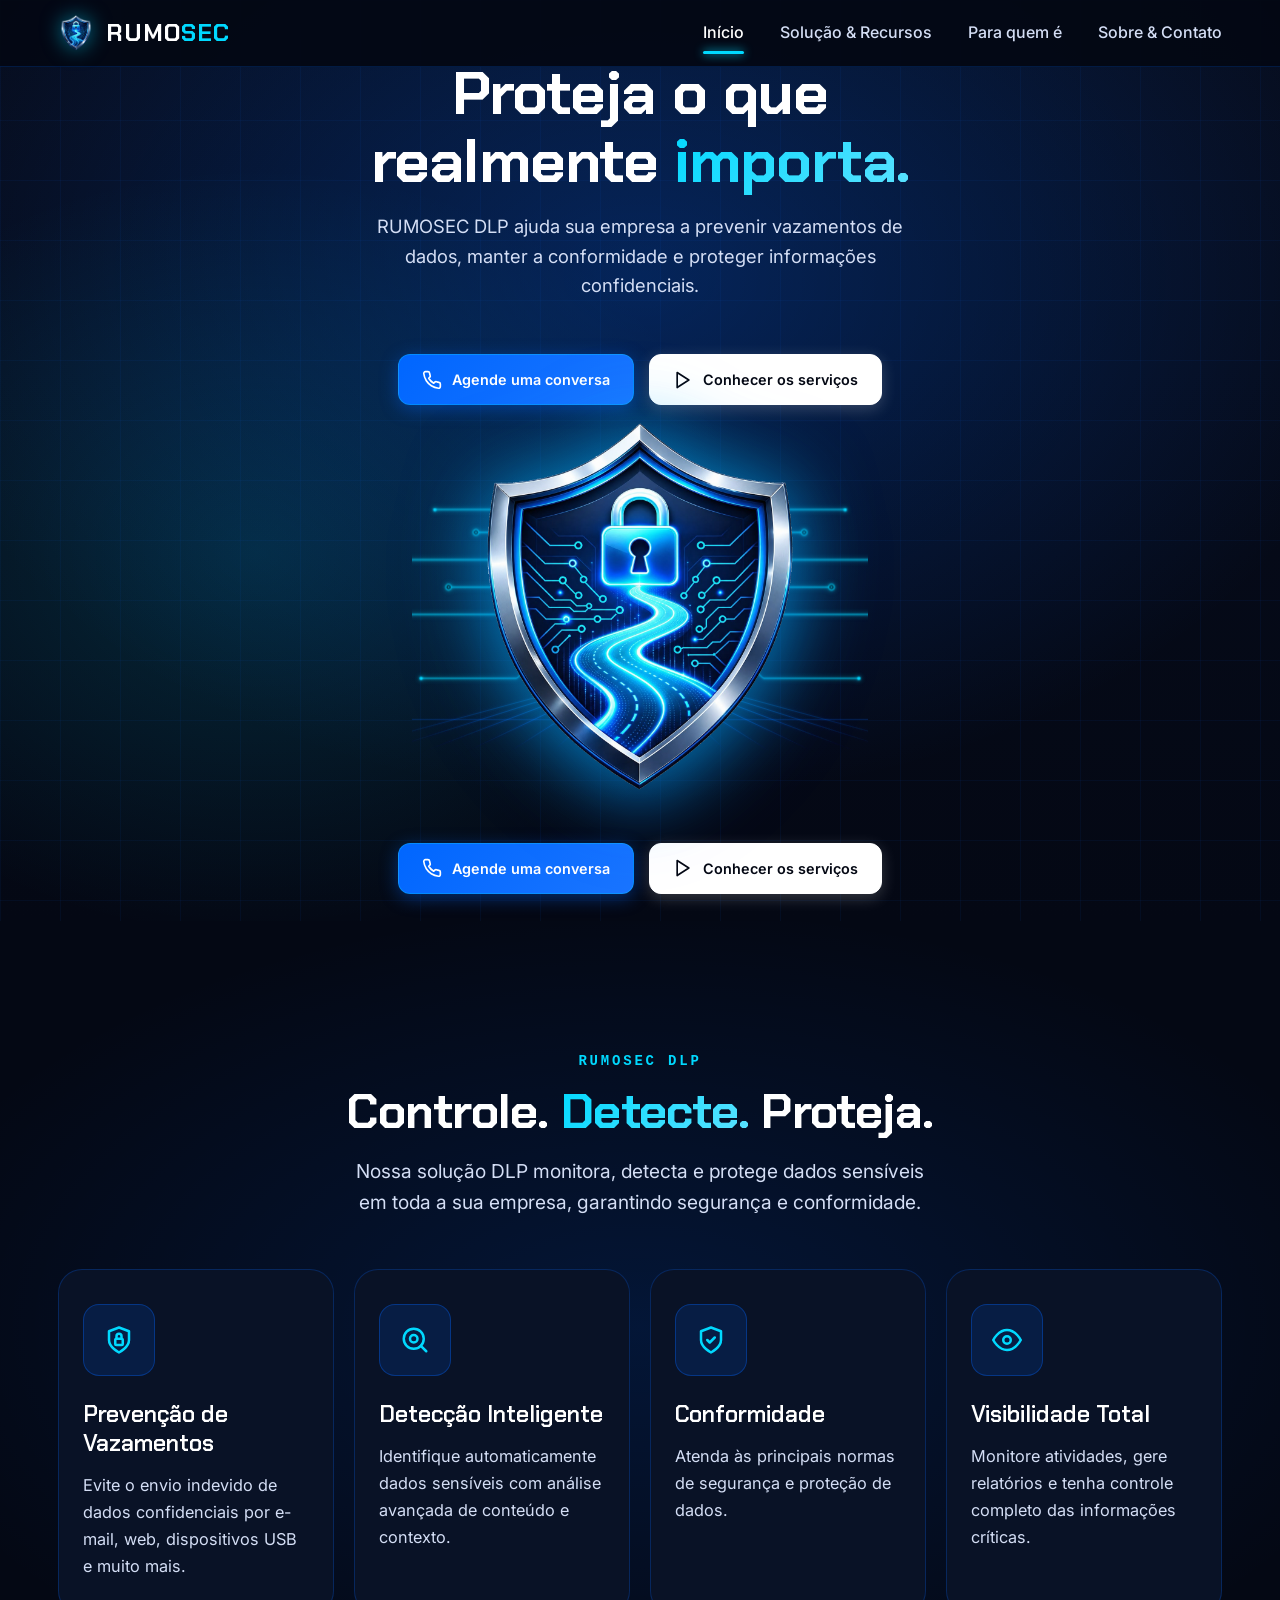
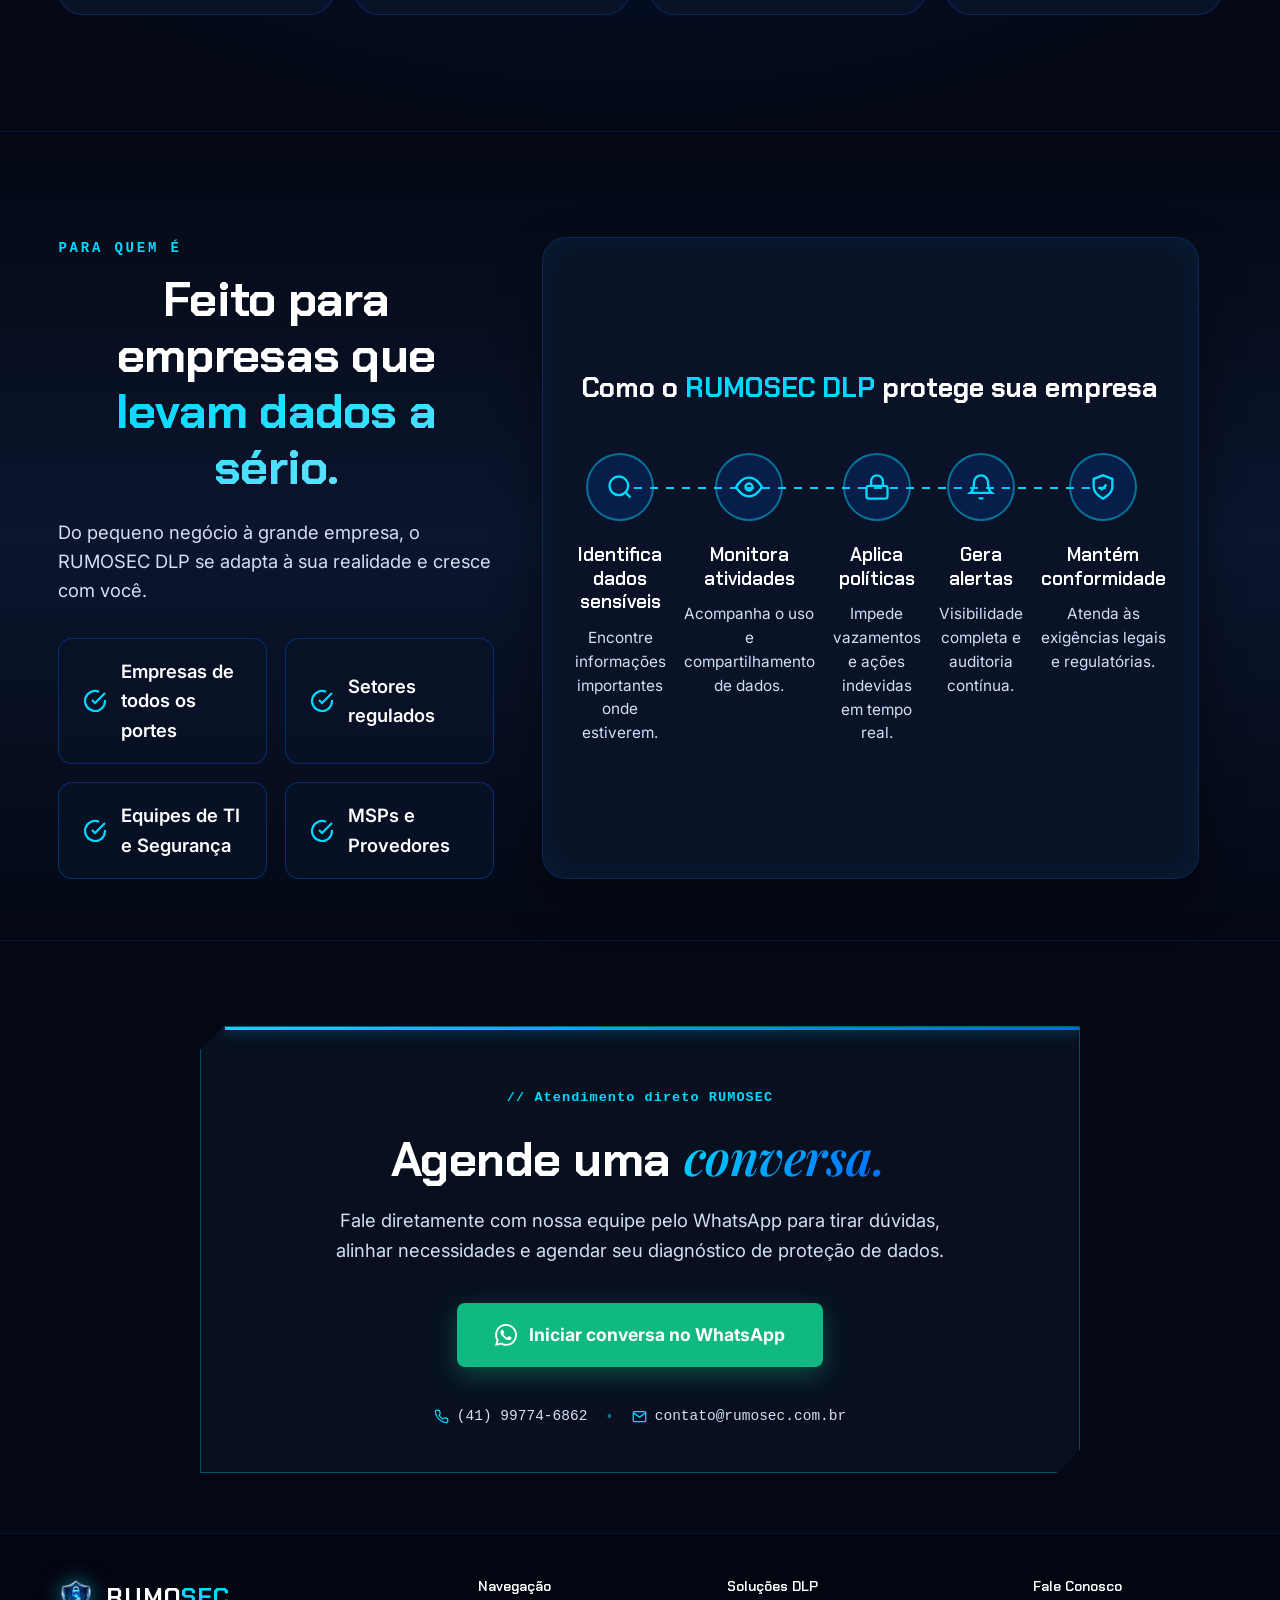
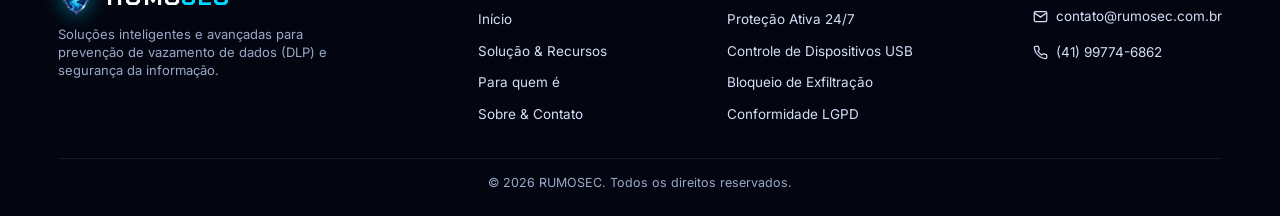
==== commit ec502826: "atualizacao do site" ====
--- a/mobile.html
+++ b/mobile.html
@@ -5,6 +5,7 @@
     <meta charset="UTF-8">
     <meta name="viewport" content="width=device-width, initial-scale=1.0">
     <title>RUMOSEC | Proteção de Dados DLP</title>
+    <link rel="icon" type="image/png" href="shield_metallic.png">
     <meta name="description"
         content="RUMOSEC DLP ajuda sua empresa a prevenir vazamentos de dados, manter a conformidade e proteger informações confidenciais.">
     <meta name="theme-color" content="#040814">
--- a/styles.css
+++ b/styles.css
@@ -35,11 +35,15 @@
 *::before,
 *::after {
     box-sizing: border-box;
+    margin: 0;
+    padding: 0;
 }
 
 html {
     scroll-behavior: smooth;
-    font-size: 16px;
+    font-size: 16px; /* Trava a unidade rem fixa se o scaling factor do SO/navegador estiver distorcendo */
+    -webkit-text-size-adjust: 100%;
+    text-size-adjust: 100%;
 }
 
 body {
@@ -50,10 +54,12 @@
     line-height: 1.6;
     -webkit-font-smoothing: antialiased;
     overflow-x: hidden;
-}
-
-img {
+    width: 100%;
+}
+
+img, svg {
     max-width: 100%;
+    height: auto;
     display: block;
 }
 
@@ -89,10 +95,10 @@
 }
 
 .wrap {
-    max-width: min(92vw, 1500px);
+    width: 100%;
+    max-width: 1440px;
     margin: 0 auto;
-    padding: 0 40px;
-    width: 100%;
+    padding: 0 clamp(16px, 3vw, 40px);
 }
 
 /* ============ HEADER ============ */
@@ -297,7 +303,7 @@
 
 /* ============ SECTIONS (1 TELA COMPLETA POR SEÇÃO) ============ */
 .screen-section {
-    min-height: 85vh;
+    min-height: 90vh;
     display: flex;
     align-items: center;
     justify-content: center;
@@ -308,17 +314,18 @@
 
 /* ============ TELA 1: HERO (#inicio) ============ */
 .hero {
-    min-height: 90vh;
-    display: flex;
-    align-items: center;
-    padding-top: 85px;
-    padding-bottom: 40px;
+    min-height: calc(100vh - 70px);
+    display: flex;
+    align-items: center;
+    padding-top: clamp(60px, 6vh, 90px);
+    padding-bottom: clamp(20px, 3vh, 40px);
     box-sizing: border-box;
     background:
         radial-gradient(ellipse 1000px 700px at 50% 30%, rgba(0, 102, 255, 0.28), transparent 75%),
         radial-gradient(ellipse 700px 550px at 20% 60%, rgba(0, 217, 255, 0.15), transparent 70%),
         linear-gradient(180deg, var(--bg-panel) 0%, var(--bg-deep) 100%);
     overflow: hidden;
+    position: relative;
 }
 
 .hero-grid-bg {
@@ -333,28 +340,37 @@
 
 .hero-layout {
     display: grid;
-    grid-template-columns: 1fr 1fr;
-    gap: 60px;
+    grid-template-columns: 1.15fr 0.85fr;
+    gap: clamp(24px, 3.5vw, 64px);
     align-items: center;
     position: relative;
     z-index: 2;
     width: 100%;
 }
 
+.hero-content {
+    text-align: left;
+    max-width: 100%;
+    position: relative;
+    z-index: 5;
+    margin: 0;
+}
+
 .hero-content h1 {
-    font-size: clamp(3.2rem, 5.0vw, 4.6rem);
+    /* Mínimo de 32px, escala com a largura da tela, máximo de 60px */
+    font-size: clamp(2.0rem, 3.8vw, 3.8rem);
     font-weight: 800;
-    margin-bottom: 22px;
+    margin-bottom: clamp(14px, 1.5vw, 22px);
     letter-spacing: -0.015em;
     line-height: 1.12;
-    text-align: center;
+    text-align: left;
     max-width: 100%;
 }
 
 .section-header h2,
 .target-info h2,
 .direct-contact-title {
-    font-size: clamp(2.8rem, 4.2vw, 4.0rem);
+    font-size: clamp(2.2rem, 3.5vw, 3.4rem);
     font-weight: 800;
     margin-bottom: 22px;
     letter-spacing: -0.015em;
@@ -375,39 +391,28 @@
     color: var(--cyan);
 }
 
-.hero-content {
-    text-align: center;
-    max-width: 680px;
-    position: relative;
-    z-index: 5;
-    margin: 0 auto;
-}
-
 .hero-content .subtitle {
-    font-size: 1.38rem;
+    font-size: clamp(0.95rem, 1.15vw, 1.25rem);
     color: var(--metal-light);
-    max-width: 640px;
-    margin-top: 22px;
-    margin-bottom: 42px;
-    line-height: 1.65;
-    text-align: center;
-    margin-left: auto;
-    margin-right: auto;
+    max-width: 540px;
+    margin-top: 0;
+    margin-bottom: clamp(20px, 2.5vw, 36px);
+    line-height: 1.6;
+    text-align: left;
 }
 
 .hero-actions {
     display: flex;
     align-items: center;
-    justify-content: center;
-    gap: 22px;
+    justify-content: flex-start;
+    gap: clamp(12px, 1.2vw, 20px);
     flex-wrap: wrap;
-    margin-top: 8px;
 }
 
 .hero-actions .btn {
-    padding: 18px 42px;
-    font-size: 1.2rem;
-    border-radius: 14px;
+    padding: clamp(12px, 1vw, 16px) clamp(22px, 1.8vw, 36px);
+    font-size: clamp(0.9rem, 1vw, 1.05rem);
+    border-radius: 12px;
 }
 
 /* Hero Shield Visual Container */
@@ -417,12 +422,11 @@
     display: flex;
     justify-content: center;
     align-items: center;
-    min-height: clamp(380px, 30vw, 520px);
 }
 
 .circuit-overlay-bg {
     position: absolute;
-    inset: -60px -100px;
+    inset: -10%;
     pointer-events: none;
     z-index: 1;
 }
@@ -434,15 +438,13 @@
 }
 
 .hero-shield-img {
-    max-width: clamp(380px, 30vw, 520px);
+    max-width: clamp(280px, 30vw, 500px);
     width: 100%;
     height: auto;
     position: relative;
     z-index: 2;
-    filter: drop-shadow(0 0 45px rgba(0, 217, 255, 0.6)) drop-shadow(0 15px 30px rgba(0, 102, 255, 0.5));
-    transform: translateY(-32px);
-}
-
+    filter: drop-shadow(0 0 40px rgba(0, 217, 255, 0.5)) drop-shadow(0 15px 30px rgba(0, 102, 255, 0.4));
+    transform: translateY(-10px);
 }
 
 /* ============ SECTION HEADERS ============ */
@@ -1219,13 +1221,17 @@
 
 @media (max-width: 1250px) {
     .screen-section {
-        min-height: auto;
-        padding: 70px 0 50px;
+        min-height: 90vh;
+        padding: 60px 0 35px;
     }
 
     .hero {
-        padding-top: 110px;
-        padding-bottom: 50px;
+        padding-top: clamp(55px, 5vh, 70px);
+        padding-bottom: clamp(20px, 3vh, 30px);
+    }
+
+    .hero-content h1 {
+        font-size: clamp(2.4rem, 3.8vw, 3.6rem);
     }
 
     .contact-screen-section {
@@ -1254,6 +1260,31 @@
 }
 
 @media (max-width: 1100px) {
+    .hero-layout {
+        grid-template-columns: 1fr;
+        text-align: center;
+        gap: 32px;
+    }
+
+    .hero-content {
+        text-align: center;
+        margin: 0 auto;
+    }
+
+    .hero-content h1,
+    .hero-content .subtitle {
+        text-align: center;
+        margin-inline: auto;
+    }
+
+    .hero-actions {
+        justify-content: center;
+    }
+
+    .hero-shield-img {
+        max-width: 320px;
+    }
+
     .flow-steps {
         grid-template-columns: 1fr;
         gap: 20px;
@@ -1275,8 +1306,25 @@
     }
 
     .hero {
+        min-height: 100vh !important;
+        min-height: 100dvh !important;
         padding-top: 85px !important;
-        padding-bottom: 40px !important;
+        padding-bottom: 30px !important;
+        box-sizing: border-box !important;
+        display: flex !important;
+        flex-direction: column !important;
+        justify-content: space-between !important;
+    }
+
+    .hero-layout {
+        display: flex !important;
+        flex-direction: column !important;
+        align-items: center !important;
+        text-align: center !important;
+        justify-content: space-between !important;
+        flex: 1 !important;
+        width: 100% !important;
+        gap: 0 !important;
     }
 
     .hero-layout .hero-content {
@@ -1290,47 +1338,49 @@
     }
 
     .hero-content h1 {
-        font-size: clamp(1.85rem, 6vw, 2.4rem) !important;
+        font-size: clamp(2.55rem, 8.2vw, 3.0rem) !important;
         font-weight: 800 !important;
-        line-height: 1.15 !important;
-        margin-top: 0 !important;
-        margin-bottom: 16px !important;
+        line-height: 1.12 !important;
+        margin-top: 5px !important;
+        margin-bottom: 14px !important;
         text-align: center !important;
         max-width: 100% !important;
     }
 
     .hero-layout .hero-content .subtitle {
-        font-size: 1.02rem !important;
+        font-size: 1.15rem !important;
         line-height: 1.55 !important;
-        max-width: 340px !important;
-        margin: 0 auto 22px !important;
+        max-width: 355px !important;
+        margin: 10px auto 20px !important;
         text-align: center !important;
     }
 
     .hero-layout .hero-actions {
         order: 2;
-        margin-top: 14px;
-        margin-bottom: 20px;
+        margin-top: 10px !important;
+        margin-bottom: 20px !important;
     }
 
     .hero-layout .hero-visual-container {
         order: 3;
-        min-height: 200px !important;
+        min-height: 260px !important;
+        margin-top: auto !important;
+        margin-bottom: 0 !important;
     }
 
     .hero-shield-img {
-        max-width: 200px !important;
+        max-width: 275px !important;
     }
 
     .circuit-overlay-bg {
         inset: -20px -30px;
     }
 
-    .hero-content h1,
     .section-header h2,
     .target-info h2,
     .direct-contact-title {
-        font-size: clamp(2.4rem, 8vw, 3.4rem);
+        font-size: 1.8rem !important;
+        font-weight: 800 !important;
         line-height: 1.15;
         text-align: center;
     }
@@ -1339,15 +1389,15 @@
         justify-content: center;
         flex-direction: column;
         width: 100%;
-        gap: 12px;
+        gap: 10px;
     }
 
     .hero-actions .btn {
         width: 100%;
-        max-width: 310px;
-        padding: 13px 22px !important;
-        font-size: 0.98rem !important;
-        border-radius: 12px;
+        max-width: 270px !important;
+        padding: 11px 20px !important;
+        font-size: 0.92rem !important;
+        border-radius: 10px !important;
         justify-content: center;
     }
 
@@ -1618,10 +1668,6 @@
         font-size: 12px;
     }
 
-    .hero-shield-img {
-        max-width: 280px;
-    }
-
     .circuit-overlay-bg {
         inset: -20px -30px;
     }
@@ -1652,28 +1698,32 @@
 
 @media (max-width: 480px) {
     .hero {
-        padding-top: 80px !important;
-        padding-bottom: 30px !important;
+        min-height: auto !important;
+        height: auto !important;
+        padding-top: 90px !important;
+        padding-bottom: 65px !important;
     }
 
     .hero-content h1 {
-        font-size: 1.85rem !important;
+        font-size: 2.5rem !important;
         font-weight: 800 !important;
-        line-height: 1.15 !important;
+        line-height: 1.12 !important;
+        margin-top: 10px !important;
+        margin-bottom: 16px !important;
     }
 
     .hero-layout .hero-content .subtitle {
         font-size: 1.02rem !important;
         max-width: 320px !important;
-        margin: 0 auto 20px !important;
+        margin: 10px auto 20px !important;
     }
 
     .hero-shield-img {
-        max-width: 200px !important;
+        max-width: 220px !important;
     }
 
     .hero-visual-container {
-        min-height: 200px !important;
+        min-height: 210px !important;
     }
 
     .modal {
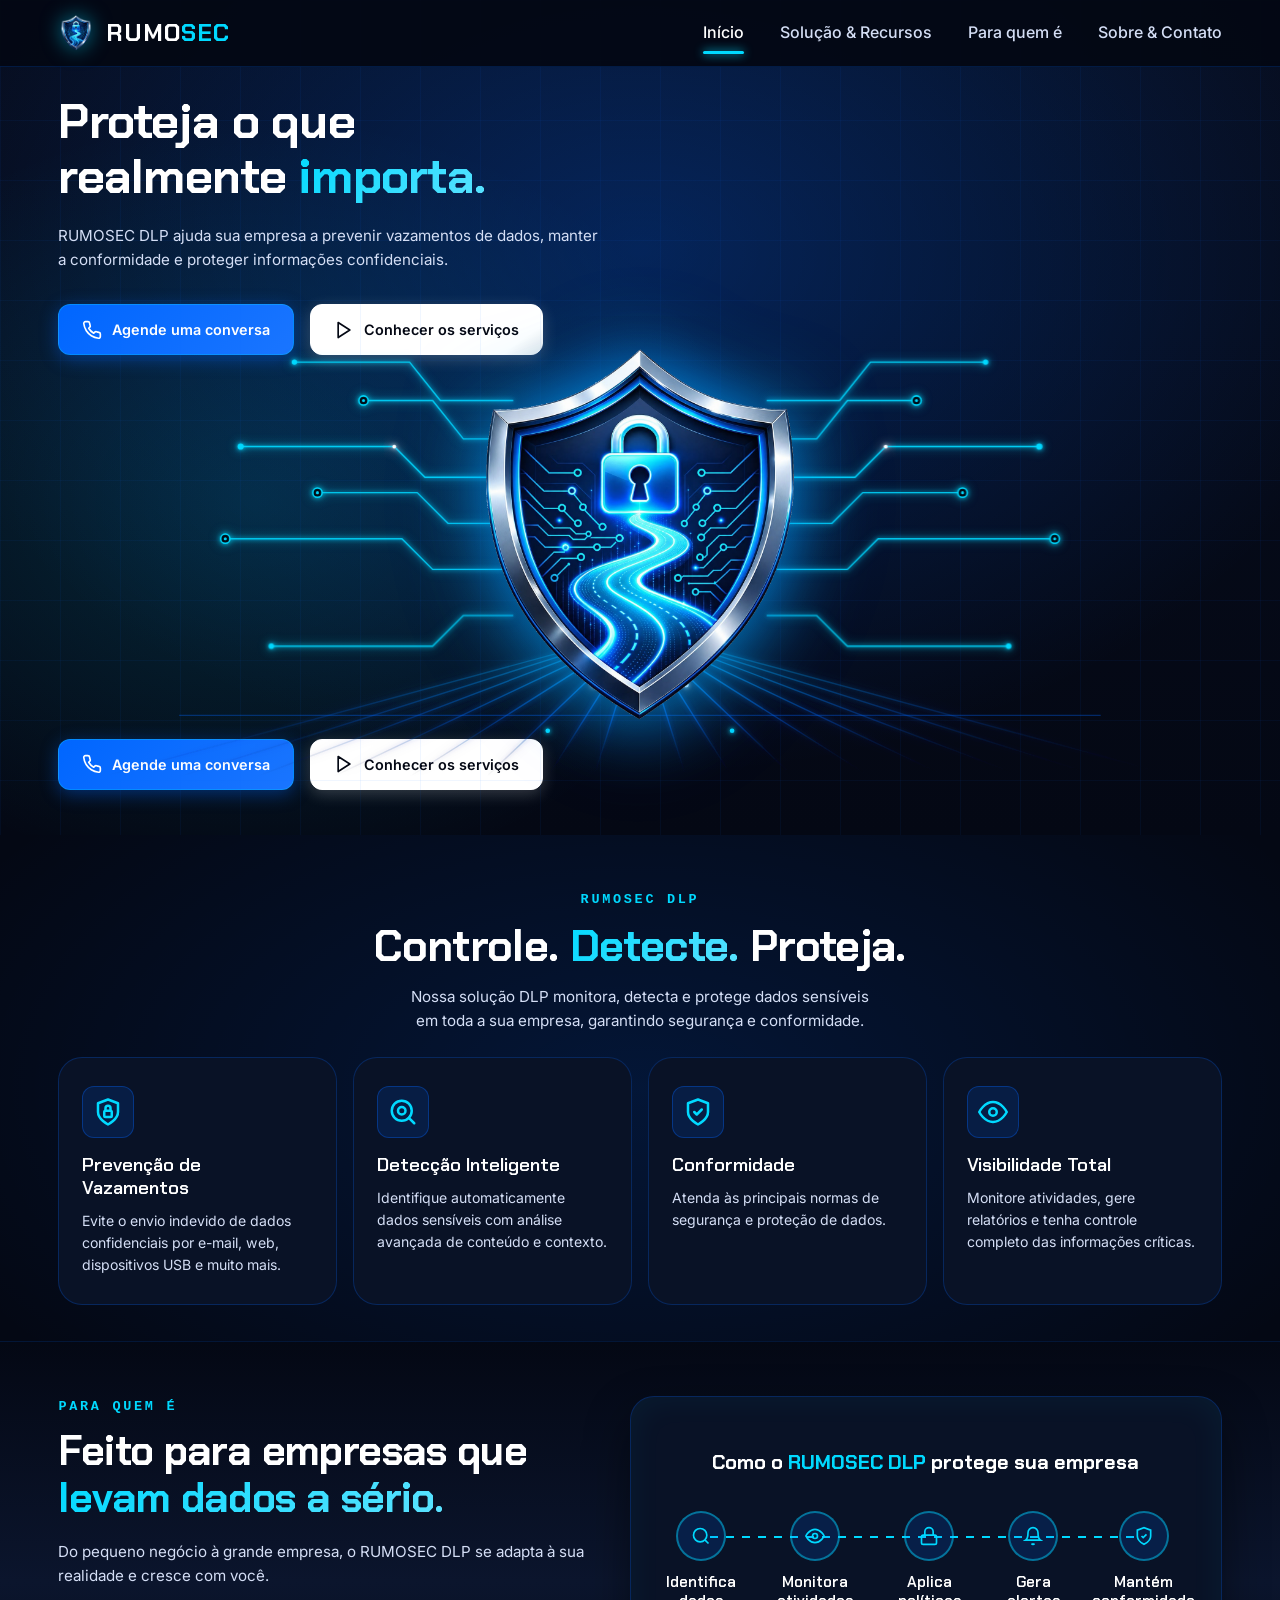
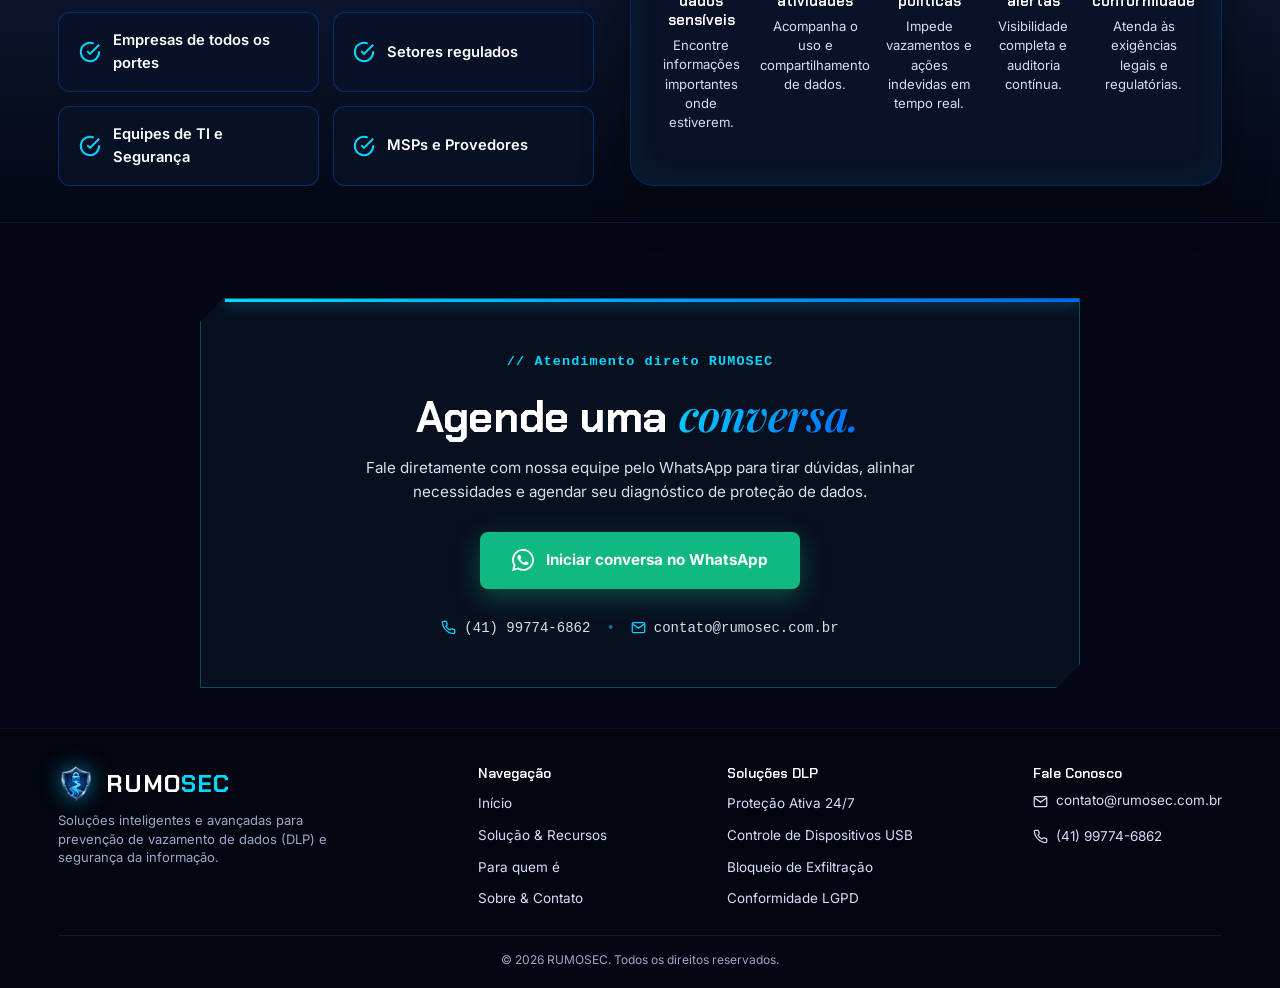
==== commit adc20263: "atualizacao do site" ====
--- a/mobile.html
+++ b/mobile.html
@@ -517,41 +517,6 @@
         </footer>
     </div>
 
-    <!-- ============ MODAL DE AGENDAMENTO ============ -->
-    <div class="modal-overlay" id="modalOverlay">
-        <div class="modal" role="dialog" aria-modal="true">
-            <button class="modal-close" id="modalCloseBtn" type="button" aria-label="Fechar">✕</button>
-
-            <div id="modalFormWrap">
-                <h3 style="font-size:1.5rem; margin-bottom:8px;">Tenho Interesse no RUMOSEC DLP</h3>
-                <p style="color:var(--metal-light); font-size:14px; margin-bottom:20px;">Preencha seus dados para
-                    receber uma demonstração exclusiva.</p>
-
-                <form id="scheduleForm">
-                    <div class="field">
-                        <label for="fNome">Nome completo</label>
-                        <input type="text" id="fNome" placeholder="Seu nome" required>
-                    </div>
-                    <div class="field">
-                        <label for="fEmail">E-mail corporativo</label>
-                        <input type="email" id="fEmail" placeholder="voce@empresa.com" required>
-                    </div>
-                    <div class="field">
-                        <label for="fEmpresa">Empresa</label>
-                        <input type="text" id="fEmpresa" placeholder="Nome da sua empresa" required>
-                    </div>
-                    <button class="btn btn-primary" style="width:100%; margin-top:12px;" type="submit">Enviar
-                        solicitação</button>
-                </form>
-            </div>
-
-            <div id="modalSuccess" style="display:none; text-align:center; padding:20px 0;">
-                <h4 style="font-size:1.3rem; color:var(--cyan); margin-bottom:10px;">Solicitação enviada com sucesso!
-                </h4>
-                <p style="color:var(--metal-light); font-size:14.5px;">Nossa equipe entrará em contato em breve.</p>
-            </div>
-        </div>
-    </div>
 
     <script src="script.js"></script>
 </body>
--- a/styles.css
+++ b/styles.css
@@ -41,7 +41,7 @@
 
 html {
     scroll-behavior: smooth;
-    font-size: 16px; /* Trava a unidade rem fixa se o scaling factor do SO/navegador estiver distorcendo */
+    font-size: 16px;
     -webkit-text-size-adjust: 100%;
     text-size-adjust: 100%;
 }
@@ -57,7 +57,8 @@
     width: 100%;
 }
 
-img, svg {
+img,
+svg {
     max-width: 100%;
     height: auto;
     display: block;
@@ -292,33 +293,33 @@
 
 .tag {
     font-family: monospace, 'Chakra Petch', sans-serif;
-    font-size: 13.5px;
+    font-size: 13px;
     font-weight: 600;
     color: var(--cyan);
     letter-spacing: 0.15em;
     text-transform: uppercase;
-    margin-bottom: 14px;
+    margin-bottom: 10px;
     display: block;
 }
 
-/* ============ SECTIONS (1 TELA COMPLETA POR SEÇÃO) ============ */
+/* ============ SECTIONS RESPONSIVAS ============ */
 .screen-section {
-    min-height: 90vh;
+    min-height: auto;
     display: flex;
     align-items: center;
     justify-content: center;
     position: relative;
-    padding: 85px 0 40px;
+    padding: clamp(50px, 6vh, 80px) 0 clamp(30px, 4vh, 50px);
     box-sizing: border-box;
 }
 
 /* ============ TELA 1: HERO (#inicio) ============ */
 .hero {
-    min-height: calc(100vh - 70px);
-    display: flex;
-    align-items: center;
-    padding-top: clamp(60px, 6vh, 90px);
-    padding-bottom: clamp(20px, 3vh, 40px);
+    min-height: calc(100vh - 65px);
+    display: flex;
+    align-items: center;
+    padding-top: 75px;
+    padding-bottom: 25px;
     box-sizing: border-box;
     background:
         radial-gradient(ellipse 1000px 700px at 50% 30%, rgba(0, 102, 255, 0.28), transparent 75%),
@@ -357,7 +358,6 @@
 }
 
 .hero-content h1 {
-    /* Mínimo de 32px, escala com a largura da tela, máximo de 60px */
     font-size: clamp(2.0rem, 3.8vw, 3.8rem);
     font-weight: 800;
     margin-bottom: clamp(14px, 1.5vw, 22px);
@@ -370,9 +370,9 @@
 .section-header h2,
 .target-info h2,
 .direct-contact-title {
-    font-size: clamp(2.2rem, 3.5vw, 3.4rem);
+    font-size: clamp(2.0rem, 3.2vw, 3.2rem);
     font-weight: 800;
-    margin-bottom: 22px;
+    margin-bottom: 16px;
     letter-spacing: -0.015em;
     line-height: 1.15;
     text-align: center;
@@ -396,7 +396,7 @@
     color: var(--metal-light);
     max-width: 540px;
     margin-top: 0;
-    margin-bottom: clamp(20px, 2.5vw, 36px);
+    margin-bottom: clamp(20px, 2.5vw, 34px);
     line-height: 1.6;
     text-align: left;
 }
@@ -438,7 +438,7 @@
 }
 
 .hero-shield-img {
-    max-width: clamp(280px, 30vw, 500px);
+    max-width: clamp(280px, 30vw, 480px);
     width: 100%;
     height: auto;
     position: relative;
@@ -451,29 +451,29 @@
 .section-header {
     text-align: center;
     max-width: 880px;
-    margin: 0 auto 36px;
+    margin: 0 auto 28px;
 }
 
 .section-header .tag {
-    font-size: 14px;
+    font-size: 13.5px;
     font-weight: 700;
     color: var(--cyan);
     letter-spacing: 0.2em;
     text-transform: uppercase;
     display: block;
-    margin-bottom: 12px;
+    margin-bottom: 10px;
 }
 
 .section-header h2 {
-    font-size: clamp(2.6rem, 3.8vw, 3.6rem);
+    font-size: clamp(2.2rem, 3.4vw, 3.2rem);
     font-weight: 800;
-    margin-bottom: 16px;
+    margin-bottom: 14px;
     line-height: 1.15;
 }
 
 .section-header p {
     color: var(--metal-light);
-    font-size: 1.2rem;
+    font-size: clamp(0.95rem, 1.1vw, 1.15rem);
     line-height: 1.6;
     max-width: 860px;
     margin: 0 auto;
@@ -485,22 +485,21 @@
 }
 
 .features-section .section-header {
-    transform: translateY(-32px);
-    margin-bottom: 20px;
+    margin-bottom: 24px;
 }
 
 .cards-4grid {
     display: grid;
     grid-template-columns: repeat(4, 1fr);
-    gap: 24px;
+    gap: 20px;
 }
 
 .card-feature {
     background: var(--bg-card);
     border: 1px solid var(--border-color);
     border-radius: var(--radius-lg);
-    padding: 44px 30px;
-    min-height: 340px;
+    padding: clamp(22px, 2.2vw, 32px) clamp(16px, 1.8vw, 24px);
+    min-height: auto;
     transition: transform 0.25s ease, border-color 0.25s ease, background-color 0.25s ease, box-shadow 0.25s ease;
     position: relative;
     overflow: hidden;
@@ -518,15 +517,15 @@
 }
 
 .card-feature .icon-box {
-    width: 72px;
-    height: 72px;
-    border-radius: 16px;
+    width: 52px;
+    height: 52px;
+    border-radius: 12px;
     background: rgba(0, 102, 255, 0.14);
     border: 1px solid rgba(0, 102, 255, 0.35);
     display: flex;
     align-items: center;
     justify-content: center;
-    margin-bottom: 24px;
+    margin-bottom: 16px;
     color: var(--cyan);
     transition: background-color 0.25s ease, border-color 0.25s ease;
 }
@@ -537,15 +536,15 @@
 }
 
 .card-feature h3 {
-    font-size: 1.45rem;
+    font-size: clamp(1.15rem, 1.3vw, 1.35rem);
     font-weight: 600;
-    margin-bottom: 14px;
+    margin-bottom: 10px;
 }
 
 .card-feature p {
-    font-size: 1.02rem;
+    font-size: clamp(0.88rem, 0.95vw, 0.98rem);
     color: var(--metal-light);
-    line-height: 1.65;
+    line-height: 1.55;
 }
 
 /* ============ TELA 3: PARA QUEM É & 5 STEPS (#para-quem-e) ============ */
@@ -558,7 +557,7 @@
 .target-layout {
     display: grid;
     grid-template-columns: 0.95fr 1.05fr;
-    gap: 48px;
+    gap: 36px;
     align-items: stretch;
     width: 100%;
 }
@@ -570,44 +569,45 @@
 }
 
 .target-info .tag {
-    font-size: 14px;
+    font-size: 13.5px;
     font-weight: 700;
     color: var(--cyan);
     letter-spacing: 0.2em;
     text-transform: uppercase;
-    margin-bottom: 12px;
+    margin-bottom: 10px;
     display: block;
 }
 
 .target-info h2 {
-    font-size: clamp(2.6rem, 3.8vw, 3.6rem);
+    font-size: clamp(2.2rem, 3.2vw, 3.2rem);
     font-weight: 800;
-    margin-bottom: 22px;
+    margin-bottom: 18px;
     line-height: 1.15;
+    text-align: left;
 }
 
 .target-info .desc {
     color: var(--metal-light);
-    font-size: 1.15rem;
-    margin-bottom: 32px;
+    font-size: clamp(0.95rem, 1.1vw, 1.1rem);
+    margin-bottom: 24px;
     line-height: 1.6;
 }
 
 .badge-list {
     display: grid;
     grid-template-columns: 1fr 1fr;
-    gap: 18px;
+    gap: 14px;
 }
 
 .badge-item {
     display: flex;
     align-items: center;
-    gap: 14px;
-    padding: 18px 24px;
+    gap: 12px;
+    padding: clamp(12px, 1.2vw, 16px) clamp(14px, 1.5vw, 20px);
     background: rgba(9, 18, 38, 0.85);
     border: 1px solid rgba(0, 102, 255, 0.35);
-    border-radius: 14px;
-    font-size: 1.15rem;
+    border-radius: 12px;
+    font-size: clamp(0.92rem, 1vw, 1.05rem);
     font-weight: 600;
     color: var(--white);
     transition: border-color 0.25s ease, background-color 0.25s ease;
@@ -621,8 +621,8 @@
 .badge-item svg {
     color: var(--cyan);
     flex-shrink: 0;
-    width: 24px;
-    height: 24px;
+    width: 22px;
+    height: 22px;
 }
 
 /* 5 Steps Process */
@@ -630,8 +630,8 @@
     background: var(--bg-card);
     border: 1px solid var(--border-color);
     border-radius: var(--radius-lg);
-    padding: 40px 32px;
-    height: 100%;
+    padding: clamp(24px, 2.5vw, 32px) clamp(18px, 2vw, 26px);
+    height: auto;
     min-height: auto;
     box-shadow: 0 18px 45px rgba(0, 0, 0, 0.45), inset 0 0 35px rgba(0, 217, 255, 0.06);
     display: flex;
@@ -641,10 +641,10 @@
 }
 
 .flow-title {
-    font-size: 1.7rem;
+    font-size: clamp(1.25rem, 1.5vw, 1.55rem);
     font-weight: 700;
     text-align: center;
-    margin-bottom: 48px;
+    margin-bottom: clamp(24px, 3vw, 36px);
 }
 
 .flow-title span {
@@ -654,7 +654,7 @@
 .flow-steps {
     display: grid;
     grid-template-columns: repeat(5, 1fr);
-    gap: 18px;
+    gap: 14px;
     position: relative;
 }
 
@@ -665,22 +665,22 @@
 }
 
 .flow-icon {
-    width: 68px;
-    height: 68px;
+    width: 50px;
+    height: 50px;
     border-radius: 50%;
     background: rgba(0, 102, 255, 0.16);
     border: 2px solid rgba(0, 217, 255, 0.45);
     display: flex;
     align-items: center;
     justify-content: center;
-    margin: 0 auto 22px;
+    margin: 0 auto 12px;
     color: var(--cyan);
     transition: transform 0.25s ease, background-color 0.25s ease, border-color 0.25s ease;
 }
 
 .flow-icon svg {
-    width: 28px;
-    height: 28px;
+    width: 20px;
+    height: 20px;
 }
 
 .flow-step:hover .flow-icon {
@@ -691,23 +691,23 @@
 }
 
 .flow-step h4 {
-    font-size: 1.18rem;
+    font-size: clamp(0.95rem, 1.1vw, 1.08rem);
     font-weight: 600;
-    margin-bottom: 12px;
+    margin-bottom: 6px;
     color: var(--white);
 }
 
 .flow-step p {
-    font-size: 0.96rem;
+    font-size: clamp(0.82rem, 0.9vw, 0.9rem);
     color: var(--metal-light);
-    line-height: 1.55;
+    line-height: 1.45;
 }
 
 /* Connecting Line */
 .flow-steps::before {
     content: "";
     position: absolute;
-    top: 34px;
+    top: 25px;
     left: 10%;
     right: 10%;
     height: 2px;
@@ -717,18 +717,18 @@
 
 /* ============ TELA 4: SOBRE & CONTATO (#sobre-contato) ============ */
 .contact-screen-section {
-    min-height: 85vh;
+    min-height: auto;
     display: flex;
     flex-direction: column;
     justify-content: space-between;
-    padding-top: 85px;
+    padding-top: 75px;
     position: relative;
 }
 
 /* Direct Contact "Agende uma conversa" Card */
 .direct-contact-container {
     max-width: 880px;
-    margin: 0 auto 60px;
+    margin: 0 auto 40px;
     width: 100%;
 }
 
@@ -737,7 +737,7 @@
     background: #081020;
     border: 1px solid rgba(0, 217, 255, 0.3);
     clip-path: polygon(24px 0%, 100% 0%, 100% calc(100% - 24px), calc(100% - 24px) 100%, 0% 100%, 0% 24px);
-    padding: 56px 44px 44px;
+    padding: clamp(36px, 4vw, 48px) clamp(24px, 3vw, 38px);
     text-align: center;
     box-shadow: 0 25px 60px rgba(0, 0, 0, 0.6), 0 0 35px rgba(0, 102, 255, 0.15);
 }
@@ -759,14 +759,14 @@
     font-weight: 600;
     letter-spacing: 0.08em;
     display: inline-block;
-    margin-bottom: 20px;
+    margin-bottom: 16px;
 }
 
 .direct-contact-title {
-    font-size: clamp(2.6rem, 3.8vw, 3.6rem);
+    font-size: clamp(2.2rem, 3.4vw, 3.2rem);
     font-weight: 800;
     color: #ffffff;
-    margin-bottom: 18px;
+    margin-bottom: 14px;
     line-height: 1.15;
     letter-spacing: -0.01em;
 }
@@ -784,10 +784,10 @@
 }
 
 .direct-contact-subtitle {
-    font-size: 1.15rem;
+    font-size: clamp(0.95rem, 1.1vw, 1.1rem);
     color: var(--metal-light);
     max-width: 620px;
-    margin: 0 auto 38px;
+    margin: 0 auto 28px;
     line-height: 1.6;
 }
 
@@ -798,14 +798,14 @@
     gap: 12px;
     background: #10b981;
     color: #ffffff;
-    font-size: 1.1rem;
+    font-size: clamp(0.95rem, 1.1vw, 1.05rem);
     font-weight: 700;
-    padding: 18px 38px;
+    padding: clamp(14px, 1.5vw, 16px) clamp(26px, 2.5vw, 34px);
     border-radius: 8px;
     box-shadow: 0 8px 25px rgba(16, 185, 129, 0.35);
     transition: all 0.25s ease;
     text-decoration: none;
-    margin-bottom: 38px;
+    margin-bottom: 28px;
     cursor: pointer;
 }
 
@@ -825,10 +825,10 @@
     display: flex;
     align-items: center;
     justify-content: center;
-    gap: 18px;
+    gap: 16px;
     flex-wrap: wrap;
     color: var(--metal-light);
-    font-size: 14.5px;
+    font-size: 14px;
     font-weight: 500;
     font-family: monospace, var(--font-body);
 }
@@ -847,185 +847,13 @@
 .strip-dot {
     color: rgba(0, 217, 255, 0.5);
     font-size: 14px;
-}
-
-.rumosec-bottom-grid {
-    display: grid;
-    grid-template-columns: 1fr 1.2fr;
-    gap: 28px;
-    max-width: 900px;
-    margin: 0 auto 60px;
-}
-
-@media (max-width: 900px) {
-    .rumosec-bottom-grid {
-        grid-template-columns: 1fr;
-    }
-
-    .direct-contact-card {
-        padding: 44px 22px 36px;
-    }
-}
-
-.contact-card {
-    background: var(--bg-card);
-    border: 1px solid var(--border-color);
-    border-radius: var(--radius-lg);
-    padding: 44px 40px;
-}
-
-.contact-card h2 {
-    font-size: 2rem;
-    margin-bottom: 14px;
-}
-
-.contact-card p {
-    color: var(--metal-light);
-    margin-bottom: 32px;
-    font-size: 1.15rem;
-}
-
-.field {
-    margin-bottom: 22px;
-}
-
-.field label {
-    display: block;
-    font-size: 14.5px;
-    font-weight: 600;
-    color: var(--metal-light);
-    margin-bottom: 8px;
-}
-
-.field input,
-.field select,
-.field textarea {
-    width: 100%;
-    background: rgba(4, 8, 20, 0.85);
-    border: 1px solid rgba(0, 102, 255, 0.35);
-    border-radius: var(--radius-sm);
-    padding: 16px 18px;
-    color: var(--white);
-    font-size: 16px;
-    font-family: inherit;
-    outline: none;
-    transition: border-color 0.2s ease;
-}
-
-.field input:focus,
-.field select:focus,
-.field textarea:focus {
-    border-color: var(--cyan);
-}
-
-/* Callout Box */
-.callout-box {
-    background: linear-gradient(135deg, #091530 0%, #0d1e44 100%);
-    border: 1px solid rgba(0, 217, 255, 0.35);
-    border-radius: var(--radius-lg);
-    padding: 40px 34px;
-    text-align: center;
-    box-shadow: 0 15px 40px rgba(0, 0, 0, 0.4);
-    margin-top: 24px;
-}
-
-.callout-box h3 {
-    font-size: 1.55rem;
-    margin-bottom: 10px;
-}
-
-.callout-box h3 span {
-    color: var(--cyan);
-}
-
-.callout-box .subtitle {
-    color: var(--metal-light);
-    font-size: 1.05rem;
-    margin-bottom: 24px;
-}
-
-.callout-form {
-    display: flex;
-    gap: 12px;
-}
-
-.callout-form input {
-    flex: 1;
-    background: rgba(4, 8, 20, 0.7);
-    border: 1px solid rgba(0, 102, 255, 0.35);
-    border-radius: var(--radius-sm);
-    padding: 14px 18px;
-    color: var(--white);
-    font-size: 15px;
-    outline: none;
-}
-
-.privacy-note {
-    font-size: 13px;
-    color: var(--metal);
-    display: flex;
-    align-items: center;
-    justify-content: center;
-    gap: 8px;
-    margin-top: 14px;
-}
-
-/* FAQ Accordion */
-.faq-list {
-    display: flex;
-    flex-direction: column;
-    gap: 16px;
-    margin-top: 24px;
-}
-
-.faq-item {
-    background: var(--bg-card);
-    border: 1px solid var(--border-color);
-    border-radius: var(--radius-sm);
-    padding: 22px 26px;
-    cursor: pointer;
-    transition: border-color 0.2s ease;
-}
-
-.faq-item:hover {
-    border-color: var(--border-color-hover);
-}
-
-.faq-question {
-    font-size: 1.15rem;
-    font-weight: 600;
-    display: flex;
-    justify-content: space-between;
-    align-items: center;
-}
-
-.faq-question::after {
-    content: "+";
-    font-size: 1.4rem;
-    color: var(--cyan);
-}
-
-.faq-item.open .faq-question::after {
-    content: "−";
-}
-
-.faq-answer {
-    display: none;
-    margin-top: 12px;
-    color: var(--metal-light);
-    font-size: 15px;
-    line-height: 1.65;
-}
-
-.faq-item.open .faq-answer {
-    display: block;
 }
 
 /* FOOTER */
 footer {
     background: #030610;
     border-top: 1px solid rgba(0, 102, 255, 0.18);
-    padding: 44px 0 24px;
+    padding: 36px 0 20px;
     width: 100%;
 }
 
@@ -1033,8 +861,8 @@
     display: flex;
     justify-content: space-between;
     align-items: start;
-    gap: 36px;
-    margin-bottom: 32px;
+    gap: 32px;
+    margin-bottom: 24px;
     flex-wrap: wrap;
 }
 
@@ -1052,7 +880,7 @@
 .footer-col h4 {
     font-size: 14px;
     font-weight: 600;
-    margin-bottom: 10px;
+    margin-bottom: 8px;
     color: var(--white);
 }
 
@@ -1070,32 +898,6 @@
 
 .footer-col a:hover {
     color: var(--cyan);
-}
-
-.social-links {
-    display: flex;
-    gap: 10px;
-    margin-top: 8px;
-}
-
-.social-icon {
-    width: 32px;
-    height: 32px;
-    border-radius: 50%;
-    border: 1px solid rgba(255, 255, 255, 0.2);
-    display: flex;
-    align-items: center;
-    justify-content: center;
-    color: var(--metal-light);
-    font-size: 12px;
-    font-weight: 700;
-    transition: border-color 0.2s ease, color 0.2s ease;
-}
-
-.social-icon:hover {
-    border-color: var(--blue-primary);
-    color: var(--cyan);
-    background: rgba(0, 102, 255, 0.15);
 }
 
 .footer-bottom {
@@ -1103,105 +905,7 @@
     padding-top: 14px;
     text-align: center;
     color: var(--metal);
-    font-size: 12.5px;
-}
-
-/* ============ MODAL OVERLAY ============ */
-.modal-overlay {
-    position: fixed;
-    inset: 0;
-    background: rgba(2, 6, 16, 0.85);
-    z-index: 200;
-    display: flex;
-    align-items: center;
-    justify-content: center;
-    padding: 20px;
-    opacity: 0;
-    pointer-events: none;
-    transition: opacity 0.25s ease;
-}
-
-.modal-overlay.open {
-    opacity: 1;
-    pointer-events: auto;
-}
-
-.modal {
-    width: 100%;
-    max-width: 520px;
-    background: var(--bg-panel-2);
-    border: 1px solid var(--border-color-hover);
-    border-radius: var(--radius-lg);
-    padding: 44px;
-    position: relative;
-    box-shadow: 0 25px 60px rgba(0, 0, 0, 0.8);
-    transform: translateY(15px);
-    transition: transform 0.25s ease;
-}
-
-.modal-overlay.open .modal {
-    transform: translateY(0);
-}
-
-.modal-close {
-    position: absolute;
-    top: 20px;
-    right: 20px;
-    width: 38px;
-    height: 38px;
-    border-radius: 50%;
-    background: rgba(255, 255, 255, 0.1);
-    color: var(--white);
-    display: flex;
-    align-items: center;
-    justify-content: center;
-    font-size: 18px;
-}
-
-.modal-close:hover {
-    background: rgba(0, 217, 255, 0.25);
-    color: var(--cyan);
-}
-
-.hero-mobile-layout {
-    display: flex;
-    flex-direction: column;
-    align-items: center;
-    text-align: center;
-    gap: 24px;
-    position: relative;
-    z-index: 2;
-    width: 100%;
-}
-
-.hero-mobile-layout .hero-content {
-    display: flex;
-    flex-direction: column;
-    align-items: center;
-    text-align: center;
-}
-
-.hero-mobile-layout .hero-content h1 {
-    font-size: clamp(2.4rem, 7vw, 3.8rem);
-    text-align: center;
-    margin-bottom: 16px;
-}
-
-.hero-mobile-layout .hero-content .subtitle {
-    margin: 0 auto 20px;
-    text-align: center;
-    font-size: 1.15rem;
-}
-
-.hero-mobile-layout .hero-visual-container {
-    margin: 0 auto;
-    min-height: 280px;
-    max-width: 380px;
-}
-
-.hero-mobile-layout .hero-actions {
-    justify-content: center;
-    margin-top: 10px;
+    font-size: 12px;
 }
 
 /* ============ RESPONSIVE MEDIA QUERIES ============ */
@@ -1211,51 +915,7 @@
     }
 
     .cards-4grid {
-        gap: 20px;
-    }
-
-    .card-feature {
-        padding: 34px 24px;
-    }
-}
-
-@media (max-width: 1250px) {
-    .screen-section {
-        min-height: 90vh;
-        padding: 60px 0 35px;
-    }
-
-    .hero {
-        padding-top: clamp(55px, 5vh, 70px);
-        padding-bottom: clamp(20px, 3vh, 30px);
-    }
-
-    .hero-content h1 {
-        font-size: clamp(2.4rem, 3.8vw, 3.6rem);
-    }
-
-    .contact-screen-section {
-        min-height: auto;
-        padding-top: 90px;
-    }
-
-    .cards-4grid {
-        grid-template-columns: repeat(2, 1fr);
-        gap: 24px;
-    }
-
-    .target-layout {
-        grid-template-columns: 1fr;
-        gap: 48px;
-    }
-
-    .flow-steps {
-        grid-template-columns: repeat(3, 1fr);
-        gap: 20px;
-    }
-
-    .flow-steps::before {
-        display: none;
+        gap: 16px;
     }
 }
 
@@ -1263,7 +923,7 @@
     .hero-layout {
         grid-template-columns: 1fr;
         text-align: center;
-        gap: 32px;
+        gap: 28px;
     }
 
     .hero-content {
@@ -1282,38 +942,48 @@
     }
 
     .hero-shield-img {
-        max-width: 320px;
+        max-width: 300px;
+    }
+
+    .cards-4grid {
+        grid-template-columns: repeat(2, 1fr);
+        gap: 20px;
+    }
+
+    .target-layout {
+        grid-template-columns: 1fr;
+        gap: 36px;
+    }
+
+    .target-info h2 {
+        text-align: center;
+    }
+
+    .target-info {
+        text-align: center;
     }
 
     .flow-steps {
         grid-template-columns: 1fr;
-        gap: 20px;
-    }
-
-    .contact-layout {
-        grid-template-columns: 1fr;
-    }
-
-    .about-pillars-grid {
-        grid-template-columns: 1fr;
-        gap: 16px;
+        gap: 18px;
+    }
+
+    .flow-steps::before {
+        display: none;
     }
 }
 
 @media (max-width: 768px) {
     .wrap {
-        padding: 0 20px;
+        padding: 0 16px;
     }
 
     .hero {
-        min-height: 100vh !important;
-        min-height: 100dvh !important;
-        padding-top: 85px !important;
+        min-height: auto !important;
+        padding-top: 80px !important;
         padding-bottom: 30px !important;
-        box-sizing: border-box !important;
         display: flex !important;
         flex-direction: column !important;
-        justify-content: space-between !important;
     }
 
     .hero-layout {
@@ -1321,71 +991,29 @@
         flex-direction: column !important;
         align-items: center !important;
         text-align: center !important;
-        justify-content: space-between !important;
-        flex: 1 !important;
-        width: 100% !important;
-        gap: 0 !important;
+        gap: 16px !important;
     }
 
     .hero-layout .hero-content {
         order: 1;
-        display: flex;
-        flex-direction: column;
-        align-items: center;
-        max-width: 100%;
-        margin: 0 auto;
-        text-align: center;
     }
 
     .hero-content h1 {
-        font-size: clamp(2.55rem, 8.2vw, 3.0rem) !important;
-        font-weight: 800 !important;
-        line-height: 1.12 !important;
-        margin-top: 5px !important;
-        margin-bottom: 14px !important;
+        font-size: clamp(2.2rem, 7.5vw, 2.7rem) !important;
+        margin-bottom: 12px !important;
         text-align: center !important;
-        max-width: 100% !important;
     }
 
     .hero-layout .hero-content .subtitle {
-        font-size: 1.15rem !important;
-        line-height: 1.55 !important;
-        max-width: 355px !important;
-        margin: 10px auto 20px !important;
+        font-size: 1.05rem !important;
+        max-width: 340px !important;
+        margin: 0 auto 16px !important;
         text-align: center !important;
     }
 
     .hero-layout .hero-actions {
         order: 2;
-        margin-top: 10px !important;
-        margin-bottom: 20px !important;
-    }
-
-    .hero-layout .hero-visual-container {
-        order: 3;
-        min-height: 260px !important;
-        margin-top: auto !important;
-        margin-bottom: 0 !important;
-    }
-
-    .hero-shield-img {
-        max-width: 275px !important;
-    }
-
-    .circuit-overlay-bg {
-        inset: -20px -30px;
-    }
-
-    .section-header h2,
-    .target-info h2,
-    .direct-contact-title {
-        font-size: 1.8rem !important;
-        font-weight: 800 !important;
-        line-height: 1.15;
-        text-align: center;
-    }
-
-    .hero-actions {
+        margin-bottom: 16px !important;
         justify-content: center;
         flex-direction: column;
         width: 100%;
@@ -1401,21 +1029,27 @@
         justify-content: center;
     }
 
-    .hero-actions .btn-ghost {
-        background: rgba(9, 18, 38, 0.75) !important;
-        color: #ffffff !important;
-        border: 1px solid rgba(0, 102, 255, 0.4) !important;
-    }
-
-    .brand {
-        z-index: 1000;
-        position: relative;
+    .hero-layout .hero-visual-container {
+        order: 3;
+        min-height: 200px !important;
+    }
+
+    .hero-shield-img {
+        max-width: 240px !important;
+    }
+
+    .cards-4grid {
+        grid-template-columns: 1fr;
+        gap: 12px;
+    }
+
+    .badge-list {
+        grid-template-columns: 1fr;
+        gap: 10px;
     }
 
     .hamburger {
         display: flex;
-        z-index: 1000;
-        position: relative;
     }
 
     .nav-links {
@@ -1425,308 +1059,20 @@
         left: 0;
         width: 100vw;
         height: 100vh;
-        height: 100dvh;
         background: #040814;
         flex-direction: column;
         justify-content: center;
         align-items: center;
-        gap: 22px;
+        gap: 20px;
         z-index: 999;
-        padding: 90px 24px 40px;
-        box-sizing: border-box;
-    }
-
-    .nav-links a {
-        font-size: 1.35rem;
-        font-weight: 600;
-        color: #ffffff;
-        padding: 10px 24px;
-        border-radius: 10px;
-        transition: color 0.2s ease, background-color 0.2s ease;
-        text-align: center;
-    }
-
-    .nav-links a:hover,
-    .nav-links a.active {
-        color: var(--cyan);
-        background: rgba(0, 217, 255, 0.1);
+        padding: 80px 20px 30px;
     }
 
     .nav-links.open {
         display: flex;
     }
 
-    .nav-mobile-cta {
-        display: inline-flex !important;
-    }
-
     .header-actions {
         display: none;
     }
-
-    .cards-4grid {
-        grid-template-columns: 1fr;
-        gap: 14px;
-    }
-
-    .card-feature {
-        padding: 24px 20px;
-        border-radius: 14px;
-        min-height: auto !important;
-        height: auto !important;
-    }
-
-    .card-feature .icon-box {
-        width: 44px;
-        height: 44px;
-        margin-bottom: 12px;
-        border-radius: 10px;
-    }
-
-    .card-feature .icon-box svg {
-        width: 22px;
-        height: 22px;
-    }
-
-    .card-feature h3 {
-        font-size: 1.15rem;
-        margin-bottom: 8px;
-    }
-
-    .card-feature p {
-        font-size: 0.9rem;
-        line-height: 1.5;
-    }
-
-    .section-header p br {
-        display: none;
-    }
-
-    .features-stats-strip {
-        display: grid;
-        grid-template-columns: 1fr 1fr;
-        gap: 16px 12px;
-        padding: 20px 16px;
-        margin-top: 24px;
-    }
-
-    .stat-divider {
-        display: none;
-    }
-
-    .stat-number {
-        font-size: 1.45rem;
-    }
-
-    .stat-label {
-        font-size: 0.8rem;
-    }
-
-    .target-layout {
-        grid-template-columns: 1fr;
-        gap: 32px;
-    }
-
-    .target-info {
-        text-align: center;
-    }
-
-    .target-info .desc {
-        font-size: 1.05rem;
-        margin-bottom: 28px;
-        line-height: 1.55;
-    }
-
-    .badge-list {
-        grid-template-columns: 1fr 1fr;
-        gap: 10px;
-    }
-
-    .badge-item {
-        padding: 12px 14px;
-        font-size: 0.92rem;
-        border-radius: 10px;
-    }
-
-    .badge-item svg {
-        width: 18px;
-        height: 18px;
-    }
-
-    .flow-container {
-        padding: 28px 20px;
-        height: auto;
-        min-height: auto;
-    }
-
-    .flow-title {
-        font-size: 1.3rem;
-        margin-bottom: 28px;
-    }
-
-    .flow-icon {
-        width: 52px;
-        height: 52px;
-        margin-bottom: 14px;
-    }
-
-    .flow-icon svg {
-        width: 22px;
-        height: 22px;
-    }
-
-    .flow-step h4 {
-        font-size: 1.05rem;
-        margin-bottom: 6px;
-    }
-
-    .flow-step p {
-        font-size: 0.88rem;
-    }
-
-    .contact-screen-section {
-        min-height: auto;
-        overflow: visible;
-    }
-
-    footer {
-        padding: 28px 0 32px;
-    }
-
-    .footer-top {
-        display: grid;
-        grid-template-columns: 1fr 1fr;
-        gap: 20px 16px;
-        width: 100%;
-        margin-bottom: 18px;
-    }
-
-    .footer-brand {
-        grid-column: 1 / -1;
-        display: flex;
-        flex-direction: column;
-        align-items: center;
-        text-align: center;
-        width: 100%;
-        margin-bottom: 6px;
-    }
-
-    .footer-brand .brand {
-        justify-content: center;
-        margin-bottom: 6px;
-    }
-
-    .footer-brand p {
-        max-width: 320px;
-        margin: 0 auto;
-        text-align: center;
-        font-size: 13px;
-        line-height: 1.45;
-    }
-
-    .footer-col {
-        display: flex;
-        flex-direction: column;
-        align-items: center;
-        text-align: center;
-        width: 100%;
-    }
-
-    .footer-col:nth-child(4) {
-        grid-column: 1 / -1;
-        margin-top: 8px;
-    }
-
-    .footer-col h4 {
-        margin-bottom: 8px;
-        font-size: 14.5px;
-        font-weight: 700;
-        color: var(--white);
-    }
-
-    .footer-col ul {
-        display: flex;
-        flex-direction: column;
-        align-items: center;
-        gap: 7px;
-        width: 100%;
-    }
-
-    .footer-col a {
-        font-size: 13.5px;
-        text-align: center;
-    }
-
-    .footer-col li {
-        justify-content: center;
-        text-align: center;
-        font-size: 13.5px !important;
-    }
-
-    .footer-bottom {
-        padding-top: 14px;
-        font-size: 12px;
-    }
-
-    .circuit-overlay-bg {
-        inset: -20px -30px;
-    }
-
-    .direct-contact-card {
-        padding: 36px 20px 32px;
-    }
-
-    .direct-contact-title {
-        font-size: 2.2rem;
-    }
-
-    .btn-whatsapp-direct {
-        width: 100%;
-        padding: 16px 20px;
-        font-size: 1rem;
-    }
-
-    .contact-info-strip {
-        flex-direction: column;
-        gap: 10px;
-    }
-
-    .strip-dot {
-        display: none;
-    }
-}
-
-@media (max-width: 480px) {
-    .hero {
-        min-height: auto !important;
-        height: auto !important;
-        padding-top: 90px !important;
-        padding-bottom: 65px !important;
-    }
-
-    .hero-content h1 {
-        font-size: 2.5rem !important;
-        font-weight: 800 !important;
-        line-height: 1.12 !important;
-        margin-top: 10px !important;
-        margin-bottom: 16px !important;
-    }
-
-    .hero-layout .hero-content .subtitle {
-        font-size: 1.02rem !important;
-        max-width: 320px !important;
-        margin: 10px auto 20px !important;
-    }
-
-    .hero-shield-img {
-        max-width: 220px !important;
-    }
-
-    .hero-visual-container {
-        min-height: 210px !important;
-    }
-
-    .modal {
-        padding: 28px 20px;
-    }
 }
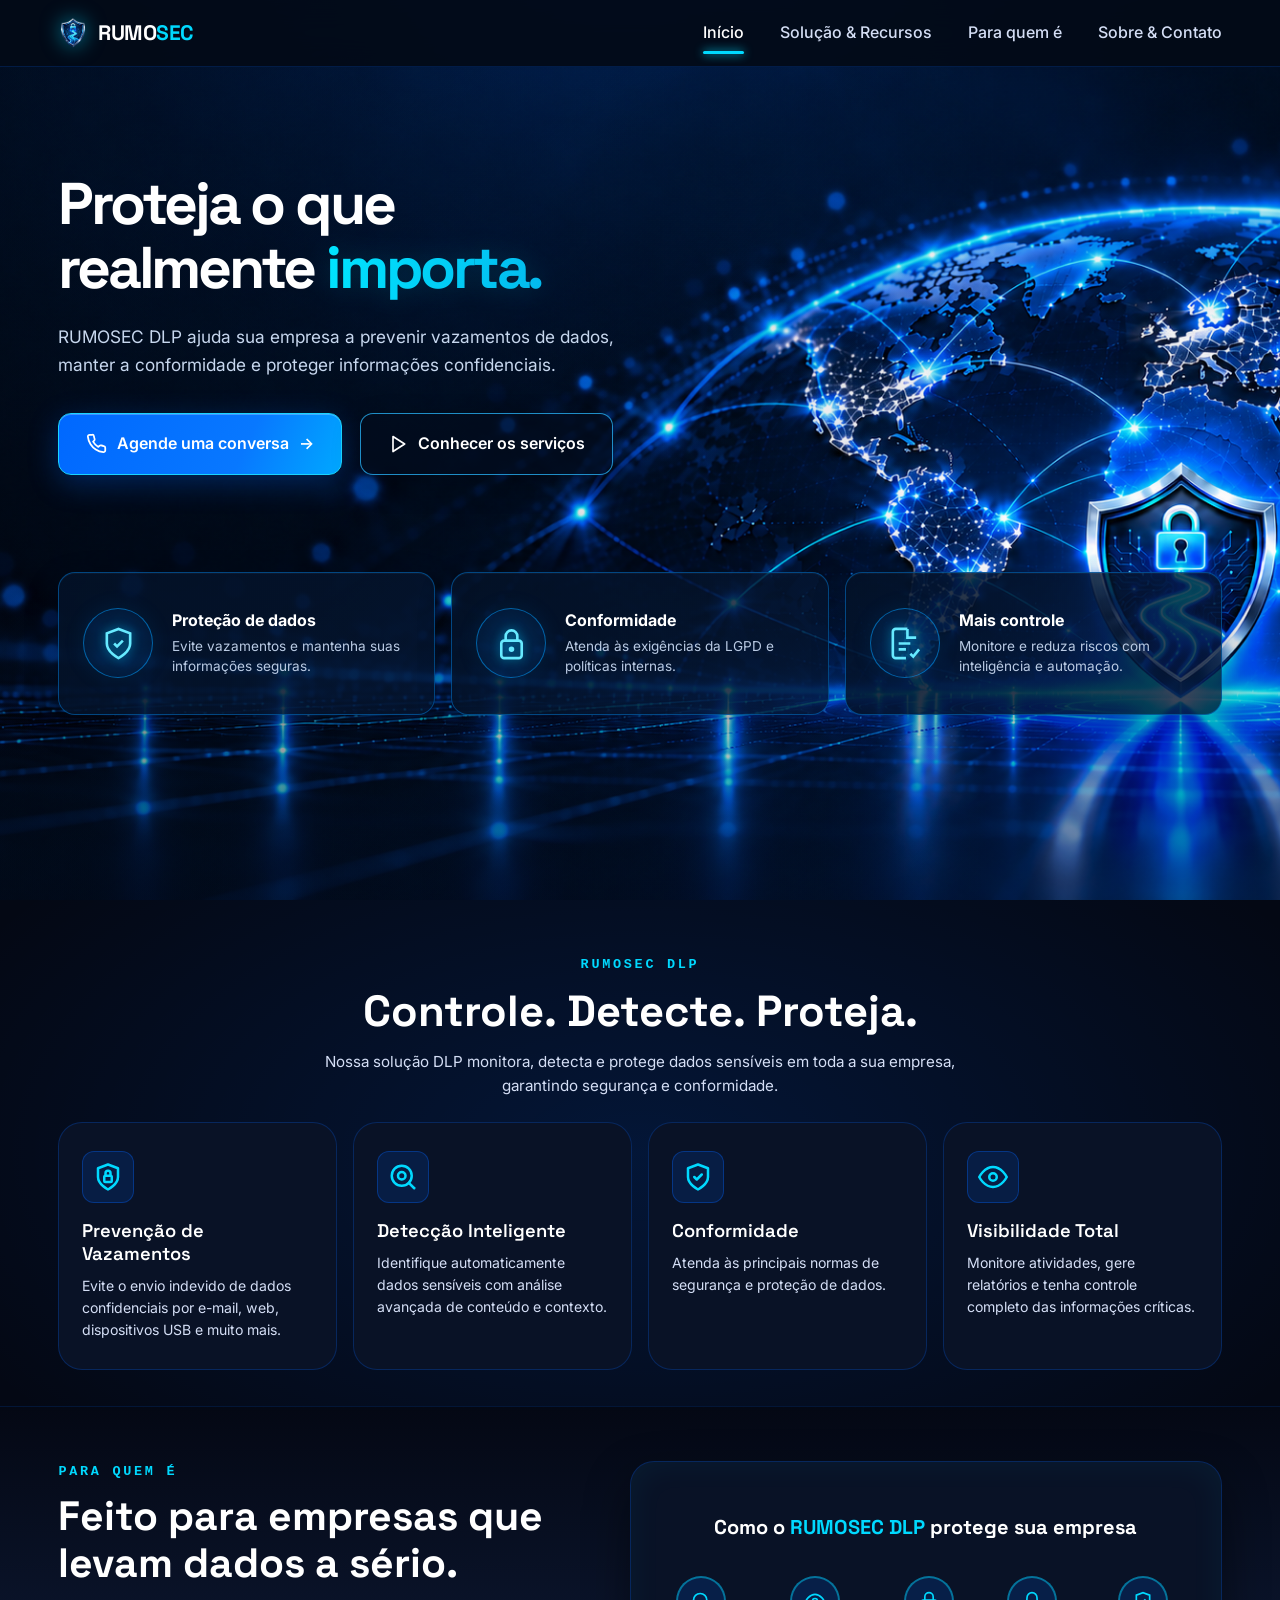
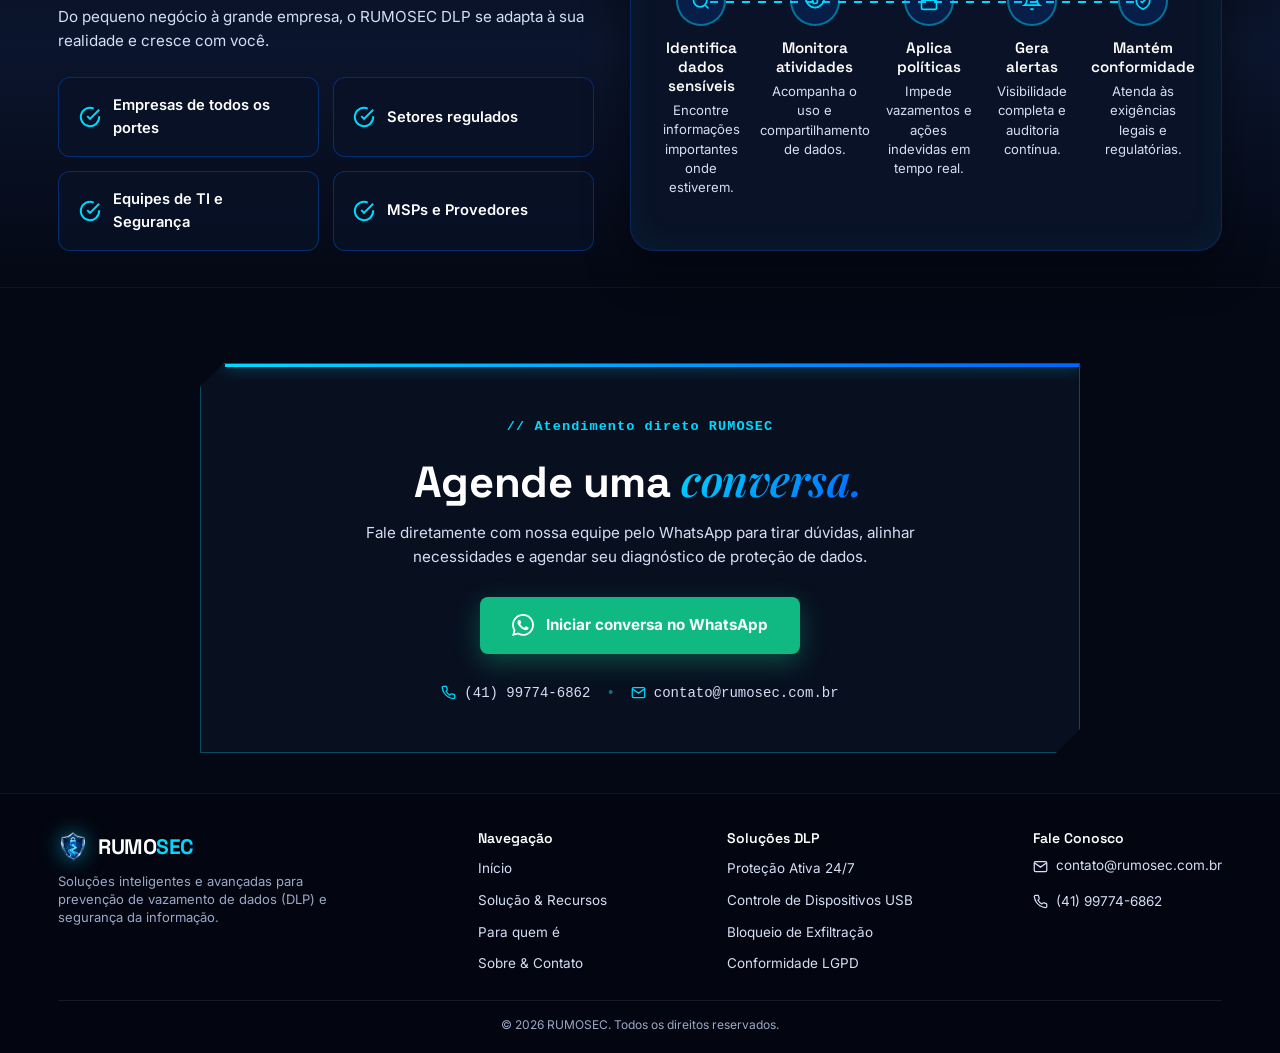
==== commit 42c6a6ce: "Atualizacao completa do site RUMOSEC" ====
--- a/mobile.html
+++ b/mobile.html
@@ -1,524 +1,303 @@
 <!DOCTYPE html>
+
 <html lang="pt-BR">
-
 <head>
-    <meta charset="UTF-8">
-    <meta name="viewport" content="width=device-width, initial-scale=1.0">
-    <title>RUMOSEC | Proteção de Dados DLP</title>
-    <link rel="icon" type="image/png" href="shield_metallic.png">
-    <meta name="description"
-        content="RUMOSEC DLP ajuda sua empresa a prevenir vazamentos de dados, manter a conformidade e proteger informações confidenciais.">
-    <meta name="theme-color" content="#040814">
-
-    <link rel="preconnect" href="https://fonts.googleapis.com">
-    <link rel="preconnect" href="https://fonts.gstatic.com" crossorigin>
-    <link
-        href="https://fonts.googleapis.com/css2?family=Chakra+Petch:wght@500;600;700&family=Inter:wght@400;500;600;700&family=Playfair+Display:ital,wght@1,500;1,600&display=swap"
-        rel="stylesheet">
-    <link rel="stylesheet" href="styles.css">
+<meta charset="utf-8"/>
+<meta content="width=device-width, initial-scale=1.0" name="viewport"/>
+<title>RUMOSEC | Proteção de Dados DLP</title>
+<link href="shield_metallic.png" rel="icon" type="image/png"/>
+<meta content="RUMOSEC DLP ajuda sua empresa a prevenir vazamentos de dados, manter a conformidade e proteger informações confidenciais." name="description"/>
+<meta content="#040814" name="theme-color"/>
+<link href="https://fonts.googleapis.com" rel="preconnect"/>
+<link crossorigin="" href="https://fonts.gstatic.com" rel="preconnect"/>
+<link href="https://fonts.googleapis.com/css2?family=Space+Grotesk:wght@400;500;600;700&amp;family=Chakra+Petch:wght@500;600;700&amp;family=Inter:wght@400;500;600;700&amp;family=Playfair+Display:ital,wght@1,500;1,600&amp;display=swap" rel="stylesheet"/>
+<link href="styles.css" rel="stylesheet"/>
 </head>
-
 <body>
-
-    <!-- ============ HEADER ============ -->
-    <header id="siteHeader">
-        <div class="wrap header-inner">
-            <a href="#inicio" class="brand">
-                <img src="shield_metallic.png" alt="RUMOSEC Shield Logo" class="brand-shield-logo">
-                <span class="brand-text">RUMO<span>SEC</span></span>
-            </a>
-
-            <nav class="nav-links" id="navLinks" aria-label="Navegação principal">
-                <a href="#inicio" class="nav-link active">Início</a>
-                <a href="#recursos" class="nav-link">Solução & Recursos</a>
-                <a href="#para-quem-e" class="nav-link">Para quem é</a>
-                <a href="#sobre-contato" class="nav-link">Sobre & Contato</a>
-            </nav>
-
-            <button class="hamburger" id="hamburger" aria-label="Abrir menu" aria-expanded="false">
-                <span></span>
-                <span></span>
-                <span></span>
-            </button>
-        </div>
-    </header>
-
-    <!-- ============ TELA 1: HERO (#inicio) ============ -->
-    <section class="screen-section hero" id="inicio">
-        <div class="hero-grid-bg" aria-hidden="true"></div>
-        <div class="wrap hero-mobile-layout">
-            <!-- 1 & 2: Title and Subtitle -->
-            <div class="hero-content centered">
-                <h1>Proteja o que<br>realmente <span class="highlight">importa.</span></h1>
-                <p class="subtitle">RUMOSEC DLP ajuda sua empresa a prevenir vazamentos de dados, manter a conformidade
-                    e proteger informações confidenciais.</p>
-            </div>
-
-            <!-- 3: Action Buttons -->
-            <div class="hero-actions centered">
-                <a href="#sobre-contato" class="btn btn-primary"><svg width="20" height="20" viewBox="0 0 24 24"
-                        fill="none" stroke="currentColor" stroke-width="2" stroke-linecap="round"
-                        stroke-linejoin="round">
-                        <path
-                            d="M22 16.92v3a2 2 0 0 1-2.18 2 19.79 19.79 0 0 1-8.63-3.07 19.5 19.5 0 0 1-6-6 19.79 19.79 0 0 1-3.07-8.67A2 2 0 0 1 4.11 2h3a2 2 0 0 1 2 1.72 12.84 12.84 0 0 0 .7 2.81 2 2 0 0 1-.45 2.11L8.09 9.91a16 16 0 0 0 6 6l1.27-1.27a2 2 0 0 1 2.11-.45 12.84 12.84 0 0 0 2.81.7A2 2 0 0 1 22 16.92z" />
-                    </svg> Agende uma conversa</a>
-                <a href="#recursos" class="btn btn-ghost">
-                    <svg width="20" height="20" viewBox="0 0 24 24" fill="none" stroke="currentColor" stroke-width="2"
-                        stroke-linecap="round" stroke-linejoin="round">
-                        <polygon points="5 3 19 12 5 21 5 3" />
-                    </svg>
-                    Conhecer os serviços
-                </a>
-            </div>
-
-            <!-- 4: Metallic Shield Logo -->
-            <div class="hero-visual-container">
-                <!-- Background Glowing Circuit Lines & Ground Perspective Effects (Image 3) -->
-                <div class="circuit-overlay-bg">
-                    <svg class="circuit-lines-svg" viewBox="0 0 1000 600" preserveAspectRatio="xMidYMid meet">
-                        <defs>
-                            <radialGradient id="centerGlowCore" cx="50%" cy="45%" r="45%">
-                                <stop offset="0%" stop-color="#00d9ff" stop-opacity="0.9" />
-                                <stop offset="30%" stop-color="#0066ff" stop-opacity="0.6" />
-                                <stop offset="70%" stop-color="#002288" stop-opacity="0.25" />
-                                <stop offset="100%" stop-color="#040814" stop-opacity="0" />
-                            </radialGradient>
-                            <linearGradient id="groundRayGrad" x1="0%" y1="0%" x2="0%" y2="100%">
-                                <stop offset="0%" stop-color="#00d9ff" stop-opacity="0.9" />
-                                <stop offset="60%" stop-color="#0066ff" stop-opacity="0.45" />
-                                <stop offset="100%" stop-color="#001133" stop-opacity="0" />
-                            </linearGradient>
-                            <filter id="neonGlowIntense" x="-30%" y="-30%" width="160%" height="160%">
-                                <feGaussianBlur stdDeviation="2.5" result="blur1" />
-                                <feGaussianBlur stdDeviation="6" result="blur2" />
-                                <feMerge>
-                                    <feMergeNode in="blur2" />
-                                    <feMergeNode in="blur1" />
-                                    <feMergeNode in="SourceGraphic" />
-                                </feMerge>
-                            </filter>
-                        </defs>
-
-                        <!-- Radiant Central Blue/Cyan Aura Core -->
-                        <circle cx="500" cy="270" r="290" fill="url(#centerGlowCore)" />
-
-                        <!-- Radiant Perspective Rays Radiating Downward from Shield Tip (500, 410) -->
-                        <g stroke="url(#groundRayGrad)" stroke-width="1.8" filter="url(#neonGlowIntense)">
-                            <line x1="500" y1="410" x2="-200" y2="600" opacity="0.4" />
-                            <line x1="500" y1="410" x2="-100" y2="600" opacity="0.5" />
-                            <line x1="500" y1="410" x2="0" y2="600" opacity="0.6" />
-                            <line x1="500" y1="410" x2="100" y2="600" opacity="0.7" />
-                            <line x1="500" y1="410" x2="200" y2="600" opacity="0.8" />
-                            <line x1="500" y1="410" x2="300" y2="600" opacity="0.9" />
-                            <line x1="500" y1="410" x2="380" y2="600" opacity="0.95" />
-                            <line x1="500" y1="410" x2="440" y2="600" opacity="1" />
-                            <line x1="500" y1="410" x2="500" y2="600" opacity="1" />
-                            <line x1="500" y1="410" x2="560" y2="600" opacity="1" />
-                            <line x1="500" y1="410" x2="620" y2="600" opacity="0.95" />
-                            <line x1="500" y1="410" x2="700" y2="600" opacity="0.9" />
-                            <line x1="500" y1="410" x2="800" y2="600" opacity="0.8" />
-                            <line x1="500" y1="410" x2="900" y2="600" opacity="0.7" />
-                            <line x1="500" y1="410" x2="1000" y2="600" opacity="0.6" />
-                            <line x1="500" y1="410" x2="1100" y2="600" opacity="0.5" />
-                            <line x1="500" y1="410" x2="1200" y2="600" opacity="0.4" />
-                        </g>
-
-                        <!-- Glowing Ground Horizon Grid Lines -->
-                        <line x1="-100" y1="460" x2="1100" y2="460" stroke="#00d9ff" stroke-width="1.2" opacity="0.45"
-                            filter="url(#neonGlowIntense)" />
-                        <line x1="-100" y1="520" x2="1100" y2="520" stroke="#0066ff" stroke-width="1.5"
-                            opacity="0.35" />
-
-                        <!-- Left Futuristic Circuit Network (Clean, ring terminal nodes) -->
-                        <g stroke="#00d9ff" stroke-width="1.8" fill="none" filter="url(#neonGlowIntense)">
-                            <!-- Line 1: Top dot -->
-                            <path d="M 335 110 L 240 110 L 200 60 L 50 60" opacity="0.9" />
-                            <circle cx="50" cy="60" r="3.5" fill="#00d9ff" stroke="none" />
-
-                            <!-- Line 2: Ring node terminal -->
-                            <path d="M 325 160 L 270 160 L 230 110 L 140 110" opacity="0.9" />
-                            <circle cx="140" cy="110" r="6" stroke="#00d9ff" stroke-width="2" fill="#040814" />
-                            <circle cx="140" cy="110" r="2" fill="#00d9ff" stroke="none" />
-
-                            <!-- Line 3: Long upper trace -->
-                            <path d="M 320 210 L 220 210 L 180 170 L -20 170" opacity="0.95" />
-                            <circle cx="-20" cy="170" r="4" fill="#00d9ff" stroke="none" />
-                            <circle cx="180" cy="170" r="2.5" fill="#ffffff" stroke="none" />
-
-                            <!-- Line 4: Ring node terminal mid -->
-                            <path d="M 318 270 L 250 270 L 210 230 L 80 230" opacity="0.9" />
-                            <circle cx="80" cy="230" r="6" stroke="#00d9ff" stroke-width="2" fill="#040814" />
-                            <circle cx="80" cy="230" r="2" fill="#00d9ff" stroke="none" />
-
-                            <!-- Line 5: Ring node terminal lower -->
-                            <path d="M 322 330 L 230 330 L 190 290 L -40 290" opacity="0.9" />
-                            <circle cx="-40" cy="290" r="6" stroke="#00d9ff" stroke-width="2" fill="#040814" />
-                            <circle cx="-40" cy="290" r="2" fill="#00d9ff" stroke="none" />
-
-                            <!-- Line 6: Bottom trace -->
-                            <path d="M 335 390 L 270 390 L 230 430 L 20 430" opacity="0.85" />
-                            <circle cx="20" cy="430" r="3.5" fill="#00d9ff" stroke="none" />
-                        </g>
-
-                        <!-- Right Futuristic Circuit Network (Clean, ring terminal nodes) -->
-                        <g stroke="#00d9ff" stroke-width="1.8" fill="none" filter="url(#neonGlowIntense)">
-                            <!-- Line 1: Top dot -->
-                            <path d="M 665 110 L 760 110 L 800 60 L 950 60" opacity="0.9" />
-                            <circle cx="950" cy="60" r="3.5" fill="#00d9ff" stroke="none" />
-
-                            <!-- Line 2: Ring node terminal -->
-                            <path d="M 675 160 L 730 160 L 770 110 L 860 110" opacity="0.9" />
-                            <circle cx="860" cy="110" r="6" stroke="#00d9ff" stroke-width="2" fill="#040814" />
-                            <circle cx="860" cy="110" r="2" fill="#00d9ff" stroke="none" />
-
-                            <!-- Line 3: Long upper trace -->
-                            <path d="M 680 210 L 780 210 L 820 170 L 1020 170" opacity="0.95" />
-                            <circle cx="1020" cy="170" r="4" fill="#00d9ff" stroke="none" />
-                            <circle cx="820" cy="170" r="2.5" fill="#ffffff" stroke="none" />
-
-                            <!-- Line 4: Ring node terminal mid -->
-                            <path d="M 682 270 L 750 270 L 790 230 L 920 230" opacity="0.9" />
-                            <circle cx="920" cy="230" r="6" stroke="#00d9ff" stroke-width="2" fill="#040814" />
-                            <circle cx="920" cy="230" r="2" fill="#00d9ff" stroke="none" />
-
-                            <!-- Line 5: Ring node terminal lower -->
-                            <path d="M 678 330 L 770 330 L 810 290 L 1040 290" opacity="0.9" />
-                            <circle cx="1040" cy="290" r="6" stroke="#00d9ff" stroke-width="2" fill="#040814" />
-                            <circle cx="1040" cy="290" r="2" fill="#00d9ff" stroke="none" />
-
-                            <!-- Line 6: Bottom trace -->
-                            <path d="M 665 390 L 730 390 L 770 430 L 980 430" opacity="0.85" />
-                            <circle cx="980" cy="430" r="3.5" fill="#00d9ff" stroke="none" />
-                        </g>
-
-                        <!-- Glowing Particles along Rays and Circuit Nodes -->
-                        <g filter="url(#neonGlowIntense)">
-                            <circle cx="500" cy="410" r="4" fill="#ffffff" />
-                            <circle cx="440" cy="480" r="3.5" fill="#ffffff" />
-                            <circle cx="560" cy="480" r="3.5" fill="#ffffff" />
-                            <circle cx="380" cy="540" r="3" fill="#00d9ff" />
-                            <circle cx="620" cy="540" r="3" fill="#00d9ff" />
-                        </g>
-                    </svg>
-                </div>
-
-                <!-- 3D Metallic Shield -->
-                <img src="shield_metallic.png" alt="RUMOSEC Metallic Shield" class="hero-shield-img">
-            </div>
-
-            <!-- 4: Buttons underneath logo -->
-            <div class="hero-actions centered">
-                <a href="#sobre-contato" class="btn btn-primary"><svg width="20" height="20" viewBox="0 0 24 24"
-                        fill="none" stroke="currentColor" stroke-width="2" stroke-linecap="round"
-                        stroke-linejoin="round">
-                        <path
-                            d="M22 16.92v3a2 2 0 0 1-2.18 2 19.79 19.79 0 0 1-8.63-3.07 19.5 19.5 0 0 1-6-6 19.79 19.79 0 0 1-3.07-8.67A2 2 0 0 1 4.11 2h3a2 2 0 0 1 2 1.72 12.84 12.84 0 0 0 .7 2.81 2 2 0 0 1-.45 2.11L8.09 9.91a16 16 0 0 0 6 6l1.27-1.27a2 2 0 0 1 2.11-.45 12.84 12.84 0 0 0 2.81.7A2 2 0 0 1 22 16.92z" />
-                    </svg> Agende uma conversa</a>
-                <a href="#recursos" class="btn btn-ghost">
-                    <svg width="20" height="20" viewBox="0 0 24 24" fill="none" stroke="currentColor" stroke-width="2"
-                        stroke-linecap="round" stroke-linejoin="round">
-                        <polygon points="5 3 19 12 5 21 5 3" />
-                    </svg>
-                    Conhecer os serviços
-                </a>
-            </div>
-        </div>
-    </section>
-
-    <!-- ============ TELA 2: RECURSOS (#recursos) ============ -->
-    <section class="screen-section features-section" id="recursos">
-        <div class="wrap">
-            <div class="section-header">
-                <span class="tag">RUMOSEC DLP</span>
-                <h2>Controle. <span class="highlight">Detecte.</span> Proteja.</h2>
-                <p>Nossa solução DLP monitora, detecta e protege dados sensíveis<br>em toda a sua empresa, garantindo segurança e conformidade.</p>
-            </div>
-
-            <div class="cards-4grid">
-                <div class="card-feature">
-                    <div class="icon-box">
-                        <svg width="30" height="30" viewBox="0 0 24 24" fill="none" stroke="currentColor"
-                            stroke-width="2" stroke-linecap="round" stroke-linejoin="round">
-                            <path d="M12 22s8-4 8-10V5l-8-3-8 3v7c0 6 8 10 8 10z" />
-                            <rect x="9" y="11" width="6" height="5" rx="1" />
-                            <path d="M10 11V9a2 2 0 1 1 4 0v2" />
-                        </svg>
-                    </div>
-                    <h3>Prevenção de Vazamentos</h3>
-                    <p>Evite o envio indevido de dados confidenciais por e-mail, web, dispositivos USB e muito mais.</p>
-                </div>
-
-                <div class="card-feature">
-                    <div class="icon-box">
-                        <svg width="30" height="30" viewBox="0 0 24 24" fill="none" stroke="currentColor"
-                            stroke-width="2" stroke-linecap="round" stroke-linejoin="round">
-                            <circle cx="11" cy="11" r="8" />
-                            <line x1="21" y1="21" x2="16.65" y2="16.65" />
-                            <circle cx="11" cy="11" r="3" />
-                        </svg>
-                    </div>
-                    <h3>Detecção Inteligente</h3>
-                    <p>Identifique automaticamente dados sensíveis com análise avançada de conteúdo e contexto.</p>
-                </div>
-
-                <div class="card-feature">
-                    <div class="icon-box">
-                        <svg width="30" height="30" viewBox="0 0 24 24" fill="none" stroke="currentColor"
-                            stroke-width="2" stroke-linecap="round" stroke-linejoin="round">
-                            <path d="M12 22s8-4 8-10V5l-8-3-8 3v7c0 6 8 10 8 10z" />
-                            <polyline points="9 12 11 14 15 10" />
-                        </svg>
-                    </div>
-                    <h3>Conformidade</h3>
-                    <p>Atenda às principais normas de segurança e proteção de dados.</p>
-                </div>
-
-                <div class="card-feature">
-                    <div class="icon-box">
-                        <svg width="30" height="30" viewBox="0 0 24 24" fill="none" stroke="currentColor"
-                            stroke-width="2" stroke-linecap="round" stroke-linejoin="round">
-                            <path d="M1 12s4-8 11-8 11 8 11 8-4 8-11 8-11-8-11-8z" />
-                            <circle cx="12" cy="12" r="3" />
-                        </svg>
-                    </div>
-                    <h3>Visibilidade Total</h3>
-                    <p>Monitore atividades, gere relatórios e tenha controle completo das informações críticas.</p>
-                </div>
-            </div>
-        </div>
-    </section>
-
-    <!-- ============ TELA 3: PARA QUEM É & 5 STEPS (#para-quem-e) ============ -->
-    <section class="screen-section target-section" id="para-quem-e">
-        <div class="wrap">
-            <div class="target-layout">
-                <div class="target-info">
-                    <span class="tag">PARA QUEM É</span>
-                    <h2>Feito para empresas que <span class="highlight">levam dados a sério.</span></h2>
-                    <p class="desc">Do pequeno negócio à grande empresa, o RUMOSEC DLP se adapta à sua realidade e
+<!-- ============ HEADER ============ -->
+<header id="siteHeader">
+<div class="wrap header-inner">
+<a class="brand" href="#inicio">
+<img alt="RUMOSEC Shield Logo" class="brand-shield-logo" src="shield_metallic.png"/>
+<span class="brand-text">RUMO<span>SEC</span></span>
+</a>
+<nav aria-label="Navegação principal" class="nav-links" id="navLinks">
+<a class="nav-link active" href="#inicio">Início</a>
+<a class="nav-link" href="#recursos">Solução &amp; Recursos</a>
+<a class="nav-link" href="#para-quem-e">Para quem é</a>
+<a class="nav-link" href="#sobre-contato">Sobre &amp; Contato</a>
+</nav>
+<button aria-expanded="false" aria-label="Abrir menu" class="hamburger" id="hamburger">
+<span></span>
+<span></span>
+<span></span>
+</button>
+</div>
+</header>
+<!-- ============ TELA 1: HERO (#inicio) ============ -->
+<section class="screen-section hero" id="inicio">
+<div aria-hidden="true" class="hero-grid-bg"></div>
+<div class="wrap hero-layout">
+<div class="hero-content">
+<h1>Proteja o que<br/>realmente <span class="highlight">importa.</span></h1>
+<p class="subtitle">RUMOSEC DLP ajuda sua empresa a prevenir vazamentos de dados, manter a conformidade e proteger informações confidenciais.</p>
+<div class="hero-actions">
+<a class="btn btn-primary" href="#sobre-contato"><svg fill="none" height="21" stroke="currentColor" stroke-linecap="round" stroke-linejoin="round" stroke-width="2" viewbox="0 0 24 24" width="21"><path d="M22 16.92v3a2 2 0 0 1-2.18 2 19.79 19.79 0 0 1-8.63-3.07 19.5 19.5 0 0 1-6-6 19.79 19.79 0 0 1-3.07-8.67A2 2 0 0 1 4.11 2h3a2 2 0 0 1 2 1.72 12.84 12.84 0 0 0 .7 2.81 2 2 0 0 1-.45 2.11L8.09 9.91a16 16 0 0 0 6 6l1.27-1.27a2 2 0 0 1 2.11-.45 12.84 12.84 0 0 0 2.81.7A2 2 0 0 1 22 16.92z"></path></svg>Agende uma conversa <span aria-hidden="true">→</span></a>
+<a class="btn btn-secondary btn-services" href="#recursos"><svg fill="none" height="20" stroke="currentColor" stroke-linejoin="round" stroke-width="2" viewbox="0 0 24 24" width="20"><polygon points="6 3 20 12 6 21 6 3"></polygon></svg>Conhecer os serviços</a>
+</div>
+</div>
+<div aria-hidden="true" class="hero-visual-container"></div>
+<div class="hero-benefits">
+<div class="benefit-card"><div class="benefit-icon"><svg fill="none" stroke="currentColor" stroke-width="1.8" viewbox="0 0 24 24"><path d="M12 22s8-4 8-10V5l-8-3-8 3v7c0 6 8 10 8 10z"></path><path d="m9 12 2 2 4-4"></path></svg></div><div><h3>Proteção de dados</h3><p>Evite vazamentos e mantenha suas informações seguras.</p></div></div>
+<div class="benefit-card"><div class="benefit-icon"><svg fill="none" stroke="currentColor" stroke-width="1.8" viewbox="0 0 24 24"><rect height="12" rx="2" width="14" x="5" y="10"></rect><path d="M8 10V7a4 4 0 0 1 8 0v3"></path><circle cx="12" cy="16" r="1"></circle></svg></div><div><h3>Conformidade</h3><p>Atenda às exigências da LGPD e políticas internas.</p></div></div>
+<div class="benefit-card"><div class="benefit-icon"><svg fill="none" stroke="currentColor" stroke-width="1.8" viewbox="0 0 24 24"><path d="M14 2H6a2 2 0 0 0-2 2v16a2 2 0 0 0 2 2h7"></path><path d="M14 2v6h6M8 12h8M8 16h5"></path><path d="m16 19 2 2 4-5"></path></svg></div><div><h3>Mais controle</h3><p>Monitore e reduza riscos com inteligência e automação.</p></div></div>
+</div>
+</div>
+</section>
+<!-- ============ TELA 2: RECURSOS (#recursos) ============ -->
+<section class="screen-section features-section" id="recursos">
+<div class="wrap">
+<div class="section-header">
+<span class="tag">RUMOSEC DLP</span>
+<h2>Controle. <span class="highlight">Detecte.</span> Proteja.</h2>
+<p>Nossa solução DLP monitora, detecta e protege dados sensíveis em toda a sua empresa,<br/>garantindo
+                    segurança e conformidade.</p>
+</div>
+<div class="cards-4grid">
+<div class="card-feature">
+<div class="icon-box">
+<svg fill="none" height="30" stroke="currentColor" stroke-linecap="round" stroke-linejoin="round" stroke-width="2" viewbox="0 0 24 24" width="30">
+<path d="M12 22s8-4 8-10V5l-8-3-8 3v7c0 6 8 10 8 10z"></path>
+<rect height="5" rx="1" width="6" x="9" y="11"></rect>
+<path d="M10 11V9a2 2 0 1 1 4 0v2"></path>
+</svg>
+</div>
+<h3>Prevenção de Vazamentos</h3>
+<p>Evite o envio indevido de dados confidenciais por e-mail, web, dispositivos USB e muito mais.</p>
+</div>
+<div class="card-feature">
+<div class="icon-box">
+<svg fill="none" height="30" stroke="currentColor" stroke-linecap="round" stroke-linejoin="round" stroke-width="2" viewbox="0 0 24 24" width="30">
+<circle cx="11" cy="11" r="8"></circle>
+<line x1="21" x2="16.65" y1="21" y2="16.65"></line>
+<circle cx="11" cy="11" r="3"></circle>
+</svg>
+</div>
+<h3>Detecção Inteligente</h3>
+<p>Identifique automaticamente dados sensíveis com análise avançada de conteúdo e contexto.</p>
+</div>
+<div class="card-feature">
+<div class="icon-box">
+<svg fill="none" height="30" stroke="currentColor" stroke-linecap="round" stroke-linejoin="round" stroke-width="2" viewbox="0 0 24 24" width="30">
+<path d="M12 22s8-4 8-10V5l-8-3-8 3v7c0 6 8 10 8 10z"></path>
+<polyline points="9 12 11 14 15 10"></polyline>
+</svg>
+</div>
+<h3>Conformidade</h3>
+<p>Atenda às principais normas de segurança e proteção de dados.</p>
+</div>
+<div class="card-feature">
+<div class="icon-box">
+<svg fill="none" height="30" stroke="currentColor" stroke-linecap="round" stroke-linejoin="round" stroke-width="2" viewbox="0 0 24 24" width="30">
+<path d="M1 12s4-8 11-8 11 8 11 8-4 8-11 8-11-8-11-8z"></path>
+<circle cx="12" cy="12" r="3"></circle>
+</svg>
+</div>
+<h3>Visibilidade Total</h3>
+<p>Monitore atividades, gere relatórios e tenha controle completo das informações críticas.</p>
+</div>
+</div>
+</div>
+</section>
+<!-- ============ TELA 3: PARA QUEM É & 5 STEPS (#para-quem-e) ============ -->
+<section class="screen-section target-section" id="para-quem-e">
+<div class="wrap">
+<div class="target-layout">
+<div class="target-info">
+<span class="tag">PARA QUEM É</span>
+<h2>Feito para empresas que <span class="highlight">levam dados a sério.</span></h2>
+<p class="desc">Do pequeno negócio à grande empresa, o RUMOSEC DLP se adapta à sua realidade e
                         cresce com você.</p>
-
-                    <div class="badge-list">
-                        <div class="badge-item">
-                            <svg width="20" height="20" viewBox="0 0 24 24" fill="none" stroke="currentColor"
-                                stroke-width="2.2">
-                                <path d="M22 11.08V12a10 10 0 1 1-5.93-9.14" />
-                                <polyline points="22 4 12 14.01 9 11.01" />
-                            </svg>
+<div class="badge-list">
+<div class="badge-item">
+<svg fill="none" height="20" stroke="currentColor" stroke-width="2.2" viewbox="0 0 24 24" width="20">
+<path d="M22 11.08V12a10 10 0 1 1-5.93-9.14"></path>
+<polyline points="22 4 12 14.01 9 11.01"></polyline>
+</svg>
                             Empresas de todos os portes
                         </div>
-                        <div class="badge-item">
-                            <svg width="20" height="20" viewBox="0 0 24 24" fill="none" stroke="currentColor"
-                                stroke-width="2.2">
-                                <path d="M22 11.08V12a10 10 0 1 1-5.93-9.14" />
-                                <polyline points="22 4 12 14.01 9 11.01" />
-                            </svg>
+<div class="badge-item">
+<svg fill="none" height="20" stroke="currentColor" stroke-width="2.2" viewbox="0 0 24 24" width="20">
+<path d="M22 11.08V12a10 10 0 1 1-5.93-9.14"></path>
+<polyline points="22 4 12 14.01 9 11.01"></polyline>
+</svg>
                             Setores regulados
                         </div>
-                        <div class="badge-item">
-                            <svg width="20" height="20" viewBox="0 0 24 24" fill="none" stroke="currentColor"
-                                stroke-width="2.2">
-                                <path d="M22 11.08V12a10 10 0 1 1-5.93-9.14" />
-                                <polyline points="22 4 12 14.01 9 11.01" />
-                            </svg>
+<div class="badge-item">
+<svg fill="none" height="20" stroke="currentColor" stroke-width="2.2" viewbox="0 0 24 24" width="20">
+<path d="M22 11.08V12a10 10 0 1 1-5.93-9.14"></path>
+<polyline points="22 4 12 14.01 9 11.01"></polyline>
+</svg>
                             Equipes de TI e Segurança
                         </div>
-                        <div class="badge-item">
-                            <svg width="20" height="20" viewBox="0 0 24 24" fill="none" stroke="currentColor"
-                                stroke-width="2.2">
-                                <path d="M22 11.08V12a10 10 0 1 1-5.93-9.14" />
-                                <polyline points="22 4 12 14.01 9 11.01" />
-                            </svg>
+<div class="badge-item">
+<svg fill="none" height="20" stroke="currentColor" stroke-width="2.2" viewbox="0 0 24 24" width="20">
+<path d="M22 11.08V12a10 10 0 1 1-5.93-9.14"></path>
+<polyline points="22 4 12 14.01 9 11.01"></polyline>
+</svg>
                             MSPs e Provedores
                         </div>
-                    </div>
-                </div>
-
-                <div class="flow-container">
-                    <h3 class="flow-title">Como o <span>RUMOSEC DLP</span> protege sua empresa</h3>
-                    <div class="flow-steps">
-                        <div class="flow-step">
-                            <div class="flow-icon">
-                                <svg width="22" height="22" viewBox="0 0 24 24" fill="none" stroke="currentColor"
-                                    stroke-width="2">
-                                    <circle cx="11" cy="11" r="8" />
-                                    <line x1="21" y1="21" x2="16.65" y2="16.65" />
-                                </svg>
-                            </div>
-                            <h4>Identifica dados sensíveis</h4>
-                            <p>Encontre informações importantes onde estiverem.</p>
-                        </div>
-
-                        <div class="flow-step">
-                            <div class="flow-icon">
-                                <svg width="22" height="22" viewBox="0 0 24 24" fill="none" stroke="currentColor"
-                                    stroke-width="2">
-                                    <path d="M1 12s4-8 11-8 11 8 11 8-4 8-11 8-11-8-11-8z" />
-                                    <circle cx="12" cy="12" r="3" />
-                                </svg>
-                            </div>
-                            <h4>Monitora atividades</h4>
-                            <p>Acompanha o uso e compartilhamento de dados.</p>
-                        </div>
-
-                        <div class="flow-step">
-                            <div class="flow-icon">
-                                <svg width="22" height="22" viewBox="0 0 24 24" fill="none" stroke="currentColor"
-                                    stroke-width="2">
-                                    <rect x="3" y="11" width="18" height="11" rx="2" ry="2" />
-                                    <path d="M7 11V7a5 5 0 0 1 10 0v4" />
-                                </svg>
-                            </div>
-                            <h4>Aplica políticas</h4>
-                            <p>Impede vazamentos e ações indevidas em tempo real.</p>
-                        </div>
-
-                        <div class="flow-step">
-                            <div class="flow-icon">
-                                <svg width="22" height="22" viewBox="0 0 24 24" fill="none" stroke="currentColor"
-                                    stroke-width="2">
-                                    <path d="M18 8A6 6 0 0 0 6 8c0 7-3 9-3 9h18s-3-2-3-9" />
-                                    <path d="M13.73 21a2 2 0 0 1-3.46 0" />
-                                </svg>
-                            </div>
-                            <h4>Gera alertas</h4>
-                            <p>Visibilidade completa e auditoria contínua.</p>
-                        </div>
-
-                        <div class="flow-step">
-                            <div class="flow-icon">
-                                <svg width="22" height="22" viewBox="0 0 24 24" fill="none" stroke="currentColor"
-                                    stroke-width="2">
-                                    <path d="M12 22s8-4 8-10V5l-8-3-8 3v7c0 6 8 10 8 10z" />
-                                    <polyline points="9 12 11 14 15 10" />
-                                </svg>
-                            </div>
-                            <h4>Mantém conformidade</h4>
-                            <p>Atenda às exigências legais e regulatórias.</p>
-                        </div>
-                    </div>
-                </div>
-            </div>
-        </div>
-    </section>
-
-    <!-- ============ TELA 4: SOBRE & CONTATO (#sobre-contato) ============ -->
-    <div class="contact-screen-section" id="sobre-contato">
-        <div class="wrap">
-            <!-- Chamfered Direct Contact Card (Agende uma conversa RUMOSEC) -->
-            <div class="direct-contact-container">
-                <div class="direct-contact-card">
-                    <div class="card-gold-bar"></div>
-                    <span class="direct-contact-tag">// Atendimento direto RUMOSEC</span>
-
-                    <h2 class="direct-contact-title">Agende uma <span class="accent-serif-italic">conversa.</span></h2>
-
-                    <p class="direct-contact-subtitle">Fale diretamente com nossa equipe pelo WhatsApp para tirar
+</div>
+</div>
+<div class="flow-container">
+<h3 class="flow-title">Como o <span>RUMOSEC DLP</span> protege sua empresa</h3>
+<div class="flow-steps">
+<div class="flow-step">
+<div class="flow-icon">
+<svg fill="none" height="22" stroke="currentColor" stroke-width="2" viewbox="0 0 24 24" width="22">
+<circle cx="11" cy="11" r="8"></circle>
+<line x1="21" x2="16.65" y1="21" y2="16.65"></line>
+</svg>
+</div>
+<h4>Identifica dados sensíveis</h4>
+<p>Encontre informações importantes onde estiverem.</p>
+</div>
+<div class="flow-step">
+<div class="flow-icon">
+<svg fill="none" height="22" stroke="currentColor" stroke-width="2" viewbox="0 0 24 24" width="22">
+<path d="M1 12s4-8 11-8 11 8 11 8-4 8-11 8-11-8-11-8z"></path>
+<circle cx="12" cy="12" r="3"></circle>
+</svg>
+</div>
+<h4>Monitora atividades</h4>
+<p>Acompanha o uso e compartilhamento de dados.</p>
+</div>
+<div class="flow-step">
+<div class="flow-icon">
+<svg fill="none" height="22" stroke="currentColor" stroke-width="2" viewbox="0 0 24 24" width="22">
+<rect height="11" rx="2" ry="2" width="18" x="3" y="11"></rect>
+<path d="M7 11V7a5 5 0 0 1 10 0v4"></path>
+</svg>
+</div>
+<h4>Aplica políticas</h4>
+<p>Impede vazamentos e ações indevidas em tempo real.</p>
+</div>
+<div class="flow-step">
+<div class="flow-icon">
+<svg fill="none" height="22" stroke="currentColor" stroke-width="2" viewbox="0 0 24 24" width="22">
+<path d="M18 8A6 6 0 0 0 6 8c0 7-3 9-3 9h18s-3-2-3-9"></path>
+<path d="M13.73 21a2 2 0 0 1-3.46 0"></path>
+</svg>
+</div>
+<h4>Gera alertas</h4>
+<p>Visibilidade completa e auditoria contínua.</p>
+</div>
+<div class="flow-step">
+<div class="flow-icon">
+<svg fill="none" height="22" stroke="currentColor" stroke-width="2" viewbox="0 0 24 24" width="22">
+<path d="M12 22s8-4 8-10V5l-8-3-8 3v7c0 6 8 10 8 10z"></path>
+<polyline points="9 12 11 14 15 10"></polyline>
+</svg>
+</div>
+<h4>Mantém conformidade</h4>
+<p>Atenda às exigências legais e regulatórias.</p>
+</div>
+</div>
+</div>
+</div>
+</div>
+</section>
+<!-- ============ TELA 4: SOBRE & CONTATO (#sobre-contato) ============ -->
+<div class="contact-screen-section" id="sobre-contato">
+<div class="wrap">
+<!-- Chamfered Direct Contact Card (Agende uma conversa RUMOSEC) -->
+<div class="direct-contact-container">
+<div class="direct-contact-card">
+<div class="card-gold-bar"></div>
+<span class="direct-contact-tag">// Atendimento direto RUMOSEC</span>
+<h2 class="direct-contact-title">Agende uma <span class="accent-serif-italic">conversa.</span></h2>
+<p class="direct-contact-subtitle">Fale diretamente com nossa equipe pelo WhatsApp para tirar
                         dúvidas, alinhar necessidades e agendar seu diagnóstico de proteção de dados.</p>
-
-                    <a href="https://wa.me/5541997746862?text=Ol%C3%A1!%20Gostaria%20de%20agendar%20uma%20conversa%20sobre%20o%20RUMOSEC%20DLP."
-                        target="_blank" rel="noopener noreferrer" class="btn-whatsapp-direct">
-                        <svg class="whatsapp-icon" width="22" height="22" viewBox="0 0 24 24" fill="currentColor">
-                            <path
-                                d="M.057 24l1.687-6.163c-1.041-1.804-1.588-3.849-1.587-5.946.003-6.556 5.338-11.891 11.893-11.891 3.181.001 6.167 1.24 8.413 3.488 2.245 2.248 3.481 5.236 3.48 8.414-.003 6.557-5.338 11.892-11.893 11.892-1.99-.001-3.951-.5-5.688-1.448l-6.305 1.654zm6.597-3.807c1.676.995 3.276 1.591 5.392 1.592 5.448 0 9.886-4.434 9.889-9.885.002-5.462-4.415-9.89-9.881-9.892-5.452 0-9.887 4.434-9.889 9.884-.001 2.225.651 3.891 1.746 5.634l-.999 3.648 3.742-.981zm11.387-5.464c-.074-.124-.272-.198-.57-.347-.297-.149-1.758-.868-2.031-.967-.272-.099-.47-.149-.669.149-.198.297-.768.967-.941 1.165-.173.198-.347.223-.644.074-.297-.149-1.255-.462-2.39-1.475-.883-.788-1.48-1.761-1.653-2.059-.173-.297-.018-.458.13-.606.134-.133.297-.347.446-.521.151-.172.2-.296.3-.495.099-.198.05-.372-.025-.521-.075-.148-.669-1.611-.916-2.206-.242-.579-.487-.501-.669-.51l-.57-.01c-.198 0-.52.074-.792.372s-1.04 1.016-1.04 2.479 1.065 2.876 1.213 3.074c.149.198 2.095 3.2 5.076 4.487.709.306 1.263.489 1.694.626.712.226 1.36.194 1.872.118.571-.085 1.758-.719 2.006-1.413.248-.695.248-1.29.173-1.414z" />
-                        </svg>
+<a class="btn-whatsapp-direct" href="https://wa.me/5541997746862?text=Ol%C3%A1!%20Gostaria%20de%20agendar%20uma%20conversa%20sobre%20o%20RUMOSEC%20DLP." rel="noopener noreferrer" target="_blank">
+<svg class="whatsapp-icon" fill="currentColor" height="22" viewbox="0 0 24 24" width="22">
+<path d="M.057 24l1.687-6.163c-1.041-1.804-1.588-3.849-1.587-5.946.003-6.556 5.338-11.891 11.893-11.891 3.181.001 6.167 1.24 8.413 3.488 2.245 2.248 3.481 5.236 3.48 8.414-.003 6.557-5.338 11.892-11.893 11.892-1.99-.001-3.951-.5-5.688-1.448l-6.305 1.654zm6.597-3.807c1.676.995 3.276 1.591 5.392 1.592 5.448 0 9.886-4.434 9.889-9.885.002-5.462-4.415-9.89-9.881-9.892-5.452 0-9.887 4.434-9.889 9.884-.001 2.225.651 3.891 1.746 5.634l-.999 3.648 3.742-.981zm11.387-5.464c-.074-.124-.272-.198-.57-.347-.297-.149-1.758-.868-2.031-.967-.272-.099-.47-.149-.669.149-.198.297-.768.967-.941 1.165-.173.198-.347.223-.644.074-.297-.149-1.255-.462-2.39-1.475-.883-.788-1.48-1.761-1.653-2.059-.173-.297-.018-.458.13-.606.134-.133.297-.347.446-.521.151-.172.2-.296.3-.495.099-.198.05-.372-.025-.521-.075-.148-.669-1.611-.916-2.206-.242-.579-.487-.501-.669-.51l-.57-.01c-.198 0-.52.074-.792.372s-1.04 1.016-1.04 2.479 1.065 2.876 1.213 3.074c.149.198 2.095 3.2 5.076 4.487.709.306 1.263.489 1.694.626.712.226 1.36.194 1.872.118.571-.085 1.758-.719 2.006-1.413.248-.695.248-1.29.173-1.414z"></path>
+</svg>
                         Iniciar conversa no WhatsApp
                     </a>
-
-                    <div class="contact-info-strip">
-                        <span class="info-item">
-                            <svg width="15" height="15" viewBox="0 0 24 24" fill="none" stroke="currentColor"
-                                stroke-width="2">
-                                <path
-                                    d="M22 16.92v3a2 2 0 0 1-2.18 2 19.79 19.79 0 0 1-8.63-3.07 19.5 19.5 0 0 1-6-6 19.79 19.79 0 0 1-3.07-8.67A2 2 0 0 1 4.11 2h3a2 2 0 0 1 2 1.72 12.84 12.84 0 0 0 .7 2.81 2 2 0 0 1-.45 2.11L8.09 9.91a16 16 0 0 0 6 6l1.27-1.27a2 2 0 0 1 2.11-.45 12.84 12.84 0 0 0 2.81.7A2 2 0 0 1 22 16.92z" />
-                            </svg>
+<div class="contact-info-strip">
+<span class="info-item">
+<svg fill="none" height="15" stroke="currentColor" stroke-width="2" viewbox="0 0 24 24" width="15">
+<path d="M22 16.92v3a2 2 0 0 1-2.18 2 19.79 19.79 0 0 1-8.63-3.07 19.5 19.5 0 0 1-6-6 19.79 19.79 0 0 1-3.07-8.67A2 2 0 0 1 4.11 2h3a2 2 0 0 1 2 1.72 12.84 12.84 0 0 0 .7 2.81 2 2 0 0 1-.45 2.11L8.09 9.91a16 16 0 0 0 6 6l1.27-1.27a2 2 0 0 1 2.11-.45 12.84 12.84 0 0 0 2.81.7A2 2 0 0 1 22 16.92z"></path>
+</svg>
                             (41) 99774-6862
                         </span>
-                        <span class="strip-dot">•</span>
-                        <span class="info-item">
-                            <svg width="15" height="15" viewBox="0 0 24 24" fill="none" stroke="currentColor"
-                                stroke-width="2">
-                                <path d="M4 4h16c1.1 0 2 .9 2 2v12c0 1.1-.9 2-2 2H4c-1.1 0-2-.9-2-2V6c0-1.1.9-2 2-2z" />
-                                <polyline points="22,6 12,13 2,6" />
-                            </svg>
+<span class="strip-dot">•</span>
+<span class="info-item">
+<svg fill="none" height="15" stroke="currentColor" stroke-width="2" viewbox="0 0 24 24" width="15">
+<path d="M4 4h16c1.1 0 2 .9 2 2v12c0 1.1-.9 2-2 2H4c-1.1 0-2-.9-2-2V6c0-1.1.9-2 2-2z"></path>
+<polyline points="22,6 12,13 2,6"></polyline>
+</svg>
                             contato@rumosec.com.br
                         </span>
-
-                    </div>
-                </div>
-            </div>
-
-
-        </div>
-
-        <!-- FOOTER INTEGRADO NO FINAL DA TELA 4 -->
-        <footer>
-            <div class="wrap">
-                <div class="footer-top">
-                    <div class="footer-brand">
-                        <a href="#inicio" class="brand">
-                            <img src="shield_metallic.png" alt="RUMOSEC" class="brand-shield-logo">
-                            <span class="brand-text">RUMO<span>SEC</span></span>
-                        </a>
-                        <p>Soluções inteligentes e avançadas para prevenção de vazamento de dados (DLP) e segurança da
+</div>
+</div>
+</div>
+</div>
+<!-- FOOTER INTEGRADO NO FINAL DA TELA 4 -->
+<footer>
+<div class="wrap">
+<div class="footer-top">
+<div class="footer-brand">
+<a class="brand" href="#inicio">
+<img alt="RUMOSEC" class="brand-shield-logo" src="shield_metallic.png"/>
+<span class="brand-text">RUMO<span>SEC</span></span>
+</a>
+<p>Soluções inteligentes e avançadas para prevenção de vazamento de dados (DLP) e segurança da
                             informação.</p>
-                    </div>
-
-                    <div class="footer-col">
-                        <h4>Navegação</h4>
-                        <ul>
-                            <li><a href="#inicio">Início</a></li>
-                            <li><a href="#recursos">Solução & Recursos</a></li>
-                            <li><a href="#para-quem">Para quem é</a></li>
-                            <li><a href="#sobre-contato">Sobre & Contato</a></li>
-                        </ul>
-                    </div>
-
-                    <div class="footer-col">
-                        <h4>Soluções DLP</h4>
-                        <ul>
-                            <li><a href="#recursos">Proteção Ativa 24/7</a></li>
-                            <li><a href="#recursos">Controle de Dispositivos USB</a></li>
-                            <li><a href="#recursos">Bloqueio de Exfiltração</a></li>
-                            <li><a href="#recursos">Conformidade LGPD</a></li>
-                        </ul>
-                    </div>
-
-                    <div class="footer-col">
-                        <h4>Fale Conosco</h4>
-                        <ul>
-                            <li
-                                style="color:var(--metal-light); font-size:13.5px; display:flex; align-items:center; gap:8px; margin-bottom:8px;">
-                                <svg width="15" height="15" viewBox="0 0 24 24" fill="none" stroke="currentColor"
-                                    stroke-width="2">
-                                    <path
-                                        d="M4 4h16c1.1 0 2 .9 2 2v12c0 1.1-.9 2-2 2H4c-1.1 0-2-.9-2-2V6c0-1.1.9-2 2-2z" />
-                                    <polyline points="22,6 12,13 2,6" />
-                                </svg>
+</div>
+<div class="footer-col">
+<h4>Navegação</h4>
+<ul>
+<li><a href="#inicio">Início</a></li>
+<li><a href="#recursos">Solução &amp; Recursos</a></li>
+<li><a href="#para-quem-e">Para quem é</a></li>
+<li><a href="#sobre-contato">Sobre &amp; Contato</a></li>
+</ul>
+</div>
+<div class="footer-col">
+<h4>Soluções DLP</h4>
+<ul>
+<li><a href="#recursos">Proteção Ativa 24/7</a></li>
+<li><a href="#recursos">Controle de Dispositivos USB</a></li>
+<li><a href="#recursos">Bloqueio de Exfiltração</a></li>
+<li><a href="#recursos">Conformidade LGPD</a></li>
+</ul>
+</div>
+<div class="footer-col">
+<h4>Fale Conosco</h4>
+<ul>
+<li style="color:var(--metal-light); font-size:13.5px; display:flex; align-items:center; gap:8px; margin-bottom:8px;">
+<svg fill="none" height="15" stroke="currentColor" stroke-width="2" viewbox="0 0 24 24" width="15">
+<path d="M4 4h16c1.1 0 2 .9 2 2v12c0 1.1-.9 2-2 2H4c-1.1 0-2-.9-2-2V6c0-1.1.9-2 2-2z"></path>
+<polyline points="22,6 12,13 2,6"></polyline>
+</svg>
                                 contato@rumosec.com.br
                             </li>
-                            <li
-                                style="color:var(--metal-light); font-size:13.5px; display:flex; align-items:center; gap:8px;">
-                                <svg width="15" height="15" viewBox="0 0 24 24" fill="none" stroke="currentColor"
-                                    stroke-width="2">
-                                    <path
-                                        d="M22 16.92v3a2 2 0 0 1-2.18 2 19.79 19.79 0 0 1-8.63-3.07 19.5 19.5 0 0 1-6-6 19.79 19.79 0 0 1-3.07-8.67A2 2 0 0 1 4.11 2h3a2 2 0 0 1 2 1.72 12.84 12.84 0 0 0 .7 2.81 2 2 0 0 1-.45 2.11L8.09 9.91a16 16 0 0 0 6 6l1.27-1.27a2 2 0 0 1 2.11-.45 12.84 12.84 0 0 0 2.81.7A2 2 0 0 1 22 16.92z" />
-                                </svg>
+<li style="color:var(--metal-light); font-size:13.5px; display:flex; align-items:center; gap:8px;">
+<svg fill="none" height="15" stroke="currentColor" stroke-width="2" viewbox="0 0 24 24" width="15">
+<path d="M22 16.92v3a2 2 0 0 1-2.18 2 19.79 19.79 0 0 1-8.63-3.07 19.5 19.5 0 0 1-6-6 19.79 19.79 0 0 1-3.07-8.67A2 2 0 0 1 4.11 2h3a2 2 0 0 1 2 1.72 12.84 12.84 0 0 0 .7 2.81 2 2 0 0 1-.45 2.11L8.09 9.91a16 16 0 0 0 6 6l1.27-1.27a2 2 0 0 1 2.11-.45 12.84 12.84 0 0 0 2.81.7A2 2 0 0 1 22 16.92z"></path>
+</svg>
                                 (41) 99774-6862
                             </li>
-                        </ul>
-                    </div>
-                </div>
-
-                <div class="footer-bottom">
-                    <p>&copy; 2026 RUMOSEC. Todos os direitos reservados.</p>
-                </div>
-            </div>
-        </footer>
-    </div>
-
-
-    <script src="script.js"></script>
+</ul>
+</div>
+</div>
+<div class="footer-bottom">
+<p>© 2026 RUMOSEC. Todos os direitos reservados.</p>
+</div>
+</div>
+</footer>
+</div>
+<script src="script.js"></script>
 </body>
-
 </html>
--- a/styles.css
+++ b/styles.css
@@ -217,45 +217,55 @@
 }
 
 .btn-primary {
-    background: linear-gradient(135deg, var(--blue-primary) 0%, var(--blue-hover) 100%);
+    background: linear-gradient(90deg, #0056fb 0%, #0066ff 100%);
     color: var(--white);
-    box-shadow: 0 4px 18px rgba(0, 102, 255, 0.4);
-    border: 1px solid rgba(0, 217, 255, 0.3);
+    box-shadow: 0 0 25px rgba(0, 102, 255, 0.7), 0 4px 15px rgba(0, 0, 0, 0.4);
+    border: 1px solid rgba(0, 217, 255, 0.4);
+    border-radius: 12px;
 }
 
 .btn-primary:hover {
-    box-shadow: 0 6px 26px rgba(0, 102, 255, 0.6), 0 0 15px rgba(0, 217, 255, 0.4);
+    box-shadow: 0 0 35px rgba(0, 217, 255, 0.8), 0 6px 22px rgba(0, 102, 255, 0.6);
     transform: translateY(-2px);
     border-color: var(--cyan);
 }
 
-.btn-secondary {
-    background: rgba(9, 18, 38, 0.7);
-    color: var(--white);
-    border: 1px solid rgba(0, 102, 255, 0.35);
-}
-
-.btn-secondary:hover {
-    background: rgba(0, 102, 255, 0.15);
+.btn-secondary,
+.btn-services {
+    background: rgba(4, 12, 32, 0.65);
+    color: #e2e8f0;
+    border: 1px solid rgba(0, 180, 255, 0.35);
+    backdrop-filter: blur(10px);
+    -webkit-backdrop-filter: blur(10px);
+    box-shadow: 0 4px 16px rgba(0, 0, 0, 0.3);
+    border-radius: 12px;
+}
+
+.btn-secondary:hover,
+.btn-services:hover {
+    background: rgba(0, 102, 255, 0.2);
     border-color: var(--cyan);
     color: var(--cyan);
     transform: translateY(-2px);
+    box-shadow: 0 0 20px rgba(0, 217, 255, 0.4);
 }
 
 .btn-ghost {
-    background: #ffffff;
-    color: #040814;
-    border: 1px solid #ffffff;
+    background: rgba(4, 12, 32, 0.65);
+    color: #e2e8f0;
+    border: 1px solid rgba(0, 180, 255, 0.35);
+    backdrop-filter: blur(8px);
     font-weight: 600;
-    box-shadow: 0 4px 16px rgba(255, 255, 255, 0.2);
+    box-shadow: 0 4px 16px rgba(0, 0, 0, 0.25);
+    border-radius: 12px;
 }
 
 .btn-ghost:hover {
-    background: rgba(255, 255, 255, 0.9);
-    color: #0066ff;
-    border-color: #ffffff;
+    background: rgba(0, 102, 255, 0.2);
+    color: var(--cyan);
+    border-color: var(--cyan);
     transform: translateY(-2px);
-    box-shadow: 0 6px 22px rgba(0, 217, 255, 0.4);
+    box-shadow: 0 0 22px rgba(0, 217, 255, 0.4);
 }
 
 /* Hamburger button */
@@ -315,33 +325,33 @@
 
 /* ============ TELA 1: HERO (#inicio) ============ */
 .hero {
-    min-height: calc(100vh - 65px);
-    display: flex;
-    align-items: center;
-    padding-top: 75px;
-    padding-bottom: 25px;
+    min-height: 100vh;
+    display: flex;
+    align-items: center;
+    padding-top: 85px;
+    padding-bottom: 35px;
     box-sizing: border-box;
-    background:
-        radial-gradient(ellipse 1000px 700px at 50% 30%, rgba(0, 102, 255, 0.28), transparent 75%),
-        radial-gradient(ellipse 700px 550px at 20% 60%, rgba(0, 217, 255, 0.15), transparent 70%),
-        linear-gradient(180deg, var(--bg-panel) 0%, var(--bg-deep) 100%);
+    background: #020817 url('globo-digital-escudo.png') no-repeat right center / cover;
     overflow: hidden;
     position: relative;
 }
 
-.hero-grid-bg {
+.hero::after {
+    content: "";
     position: absolute;
     inset: 0;
-    background-image:
-        linear-gradient(rgba(0, 102, 255, 0.06) 1px, transparent 1px),
-        linear-gradient(90deg, rgba(0, 102, 255, 0.06) 1px, transparent 1px);
-    background-size: 60px 60px;
     pointer-events: none;
+    background: linear-gradient(180deg, rgba(2, 8, 23, 0.4) 0%, transparent 25%, transparent 80%, #040814 100%);
+    z-index: 1;
+}
+
+.hero-grid-bg {
+    display: none;
 }
 
 .hero-layout {
     display: grid;
-    grid-template-columns: 1.15fr 0.85fr;
+    grid-template-columns: 1.1fr 0.9fr;
     gap: clamp(24px, 3.5vw, 64px);
     align-items: center;
     position: relative;
@@ -351,52 +361,40 @@
 
 .hero-content {
     text-align: left;
-    max-width: 100%;
+    max-width: 580px;
     position: relative;
     z-index: 5;
     margin: 0;
 }
 
 .hero-content h1 {
-    font-size: clamp(2.0rem, 3.8vw, 3.8rem);
+    font-family: 'Inter', -apple-system, BlinkMacSystemFont, 'Segoe UI', Roboto, sans-serif;
+    font-size: clamp(2.4rem, 4.2vw, 4.4rem);
     font-weight: 800;
-    margin-bottom: clamp(14px, 1.5vw, 22px);
-    letter-spacing: -0.015em;
+    margin-bottom: 20px;
+    letter-spacing: -0.025em;
     line-height: 1.12;
     text-align: left;
     max-width: 100%;
-}
-
-.section-header h2,
-.target-info h2,
-.direct-contact-title {
-    font-size: clamp(2.0rem, 3.2vw, 3.2rem);
-    font-weight: 800;
-    margin-bottom: 16px;
-    letter-spacing: -0.015em;
-    line-height: 1.15;
-    text-align: center;
-    max-width: 100%;
-}
-
-.highlight,
-.accent {
-    color: var(--cyan);
-    background: linear-gradient(135deg, #00d9ff 0%, #5de2ff 100%);
+    color: #ffffff;
+}
+
+.hero-content h1 .highlight {
+    color: #00e5ff;
+    background: linear-gradient(135deg, #00d9ff 0%, #38bdf8 100%);
     -webkit-background-clip: text;
+    background-clip: text;
     -webkit-text-fill-color: transparent;
-}
-
-.hero-content h1 .highlight {
-    color: var(--cyan);
+    filter: drop-shadow(0 0 25px rgba(0, 229, 255, 0.5));
 }
 
 .hero-content .subtitle {
-    font-size: clamp(0.95rem, 1.15vw, 1.25rem);
-    color: var(--metal-light);
-    max-width: 540px;
+    font-family: 'Inter', sans-serif;
+    font-size: clamp(1rem, 1.15vw, 1.25rem);
+    color: #94a3b8;
+    max-width: 530px;
     margin-top: 0;
-    margin-bottom: clamp(20px, 2.5vw, 34px);
+    margin-bottom: 34px;
     line-height: 1.6;
     text-align: left;
 }
@@ -405,14 +403,23 @@
     display: flex;
     align-items: center;
     justify-content: flex-start;
-    gap: clamp(12px, 1.2vw, 20px);
+    gap: 16px;
     flex-wrap: wrap;
 }
 
 .hero-actions .btn {
-    padding: clamp(12px, 1vw, 16px) clamp(22px, 1.8vw, 36px);
-    font-size: clamp(0.9rem, 1vw, 1.05rem);
+    padding: 14px 28px;
+    font-size: 15px;
     border-radius: 12px;
+}
+
+.hero-actions .btn-arrow-icon {
+    margin-left: 2px;
+    transition: transform 0.25s ease;
+}
+
+.hero-actions .btn-primary:hover .btn-arrow-icon {
+    transform: translateX(4px);
 }
 
 /* Hero Shield Visual Container */
@@ -424,27 +431,58 @@
     align-items: center;
 }
 
-.circuit-overlay-bg {
-    position: absolute;
-    inset: -10%;
-    pointer-events: none;
-    z-index: 1;
-}
-
-.circuit-lines-svg {
-    width: 100%;
-    height: 100%;
-    display: block;
-}
-
-.hero-shield-img {
-    max-width: clamp(280px, 30vw, 480px);
-    width: 100%;
-    height: auto;
-    position: relative;
-    z-index: 2;
-    filter: drop-shadow(0 0 40px rgba(0, 217, 255, 0.5)) drop-shadow(0 15px 30px rgba(0, 102, 255, 0.4));
-    transform: translateY(-10px);
+.hero-shield-wrapper {
+    display: none; /* In desktop, the shield is already seamlessly rendered in hero-bg.jpg */
+}
+
+@media (max-width: 992px) {
+    .hero {
+        min-height: auto;
+        padding-top: 110px;
+        padding-bottom: 60px;
+        background: #020817;
+        background-image: radial-gradient(circle at 50% 30%, rgba(0, 102, 255, 0.25) 0%, transparent 70%),
+                          linear-gradient(180deg, #020817 0%, #040814 100%);
+    }
+
+    .hero-layout {
+        grid-template-columns: 1fr;
+        text-align: center;
+        gap: 32px;
+    }
+
+    .hero-content {
+        max-width: 100%;
+        text-align: center;
+    }
+
+    .hero-content h1 {
+        text-align: center;
+    }
+
+    .hero-content .subtitle {
+        text-align: center;
+        margin-left: auto;
+        margin-right: auto;
+    }
+
+    .hero-actions {
+        justify-content: center;
+    }
+
+    .hero-shield-wrapper {
+        display: block;
+        width: 100%;
+        max-width: 360px;
+        margin: 10px auto 0;
+    }
+
+    .hero-shield-img {
+        width: 100%;
+        height: auto;
+        border-radius: 20px;
+        box-shadow: 0 0 50px rgba(0, 102, 255, 0.4), 0 0 25px rgba(0, 217, 255, 0.5);
+    }
 }
 
 /* ============ SECTION HEADERS ============ */
@@ -778,6 +816,7 @@
     color: var(--cyan);
     background: linear-gradient(135deg, #00d9ff 0%, #0066ff 100%);
     -webkit-background-clip: text;
+    background-clip: text;
     -webkit-text-fill-color: transparent;
     display: inline-block;
     padding-right: 4px;
@@ -1075,4 +1114,35 @@
     .header-actions {
         display: none;
     }
-}+}
+
+/* ===== RUMOSEC PREMIUM HERO - OCT 2026 ===== */
+:root { --font-display: 'Space Grotesk', 'Chakra Petch', sans-serif; }
+header { background: rgba(3, 10, 23, .91); backdrop-filter: blur(18px); -webkit-backdrop-filter: blur(18px); }
+.brand { font-size: 21px; gap: 10px; letter-spacing: -.025em; }
+.brand-shield-logo { width: 30px; height: 30px; }
+.hero { min-height: 100vh; min-height: 100dvh; display: flex; align-items: center; padding: 110px 0 50px; background: #030b18 url('ciberseguranca-azul-neon.png?v=neon') center center / cover no-repeat; isolation: isolate; }
+.hero::after { background: linear-gradient(90deg, rgba(2,9,22,.32) 0%, rgba(2,9,22,.09) 47%, transparent 80%), linear-gradient(180deg, rgba(2,9,22,.10), transparent 64%, rgba(2,9,22,.38)); z-index: 0; }
+.hero-layout { display: grid; grid-template-columns: 1.06fr .94fr; align-items: center; column-gap: 24px; width: 100%; }
+.hero-content { max-width: 720px; align-self: center; justify-self: start; text-align: left; padding: 12px 0; margin-top: clamp(-130px, -9vh, -85px); animation: heroRise .8s both; }
+.hero-content h1 { font-family: 'Space Grotesk', sans-serif; font-size: clamp(3rem,4.6vw,5.1rem); font-weight: 700; letter-spacing: -.055em; line-height: 1.09; margin-bottom: 22px; max-width: 780px; }
+.hero-content h1 .highlight { background: linear-gradient(105deg,#00e5ff,#03b9ed); background-clip: text; -webkit-background-clip: text; -webkit-text-fill-color: transparent; filter: drop-shadow(0 0 14px rgba(0,217,255,.16)); }
+.hero-content .subtitle { color: #c7d7ee; font-size: clamp(1.05rem,1.35vw,1.34rem); max-width: 620px; line-height: 1.62; margin-bottom: 34px; }
+.hero-actions { gap: 18px; display: flex; align-items: center; justify-content: flex-start; flex-wrap: wrap; }
+.hero-actions .btn { min-height: 62px; padding: 15px 27px; font-size: 16px; border-radius: 13px; justify-content: center; white-space: nowrap; }
+.hero-actions .btn-primary { background: linear-gradient(115deg,#0068ff 0%,#0878ff 65%,#00a8ff 100%); border: 1px solid #19d4ff; box-shadow: 0 8px 30px rgba(0,102,255,.3),inset 0 1px 0 rgba(255,255,255,.25); }
+.hero-actions .btn-secondary { background: rgba(2,13,31,.67); border: 1px solid rgba(42,186,255,.75); color: #fff; box-shadow: 0 10px 30px rgba(0,0,0,.2); }
+.hero-visual-container { min-height: 0; pointer-events: none; }
+.hero-benefits { grid-column: 1 / -1; display: grid; grid-template-columns: repeat(3,minmax(0,1fr)); gap: 16px; width: 100%; animation: heroRise .9s .12s both; margin-top: clamp(26px, 4.5vh, 50px); }
+.benefit-card { display: flex; align-items: center; gap: 19px; min-height: 143px; padding: 22px 24px; background: linear-gradient(120deg,rgba(3,18,40,.89),rgba(5,22,48,.75)); border: 1px solid rgba(0,135,238,.45); border-radius: 17px; box-shadow: inset 0 1px 0 rgba(255,255,255,.035), 0 12px 35px rgba(0,0,0,.17); backdrop-filter: blur(10px); transition: transform .25s, border-color .25s, background .25s; }
+.benefit-card:hover { transform: translateY(-5px); border-color: rgba(0,217,255,.75); background: rgba(6,30,61,.94); }
+.benefit-icon { width: 70px; height: 70px; flex: 0 0 70px; display: grid; place-items: center; border: 1px solid rgba(0,159,255,.55); border-radius: 50%; color: #67eaff; background: radial-gradient(circle,rgba(0,123,239,.23),rgba(0,60,134,.09)); box-shadow: 0 0 22px rgba(0,149,255,.10); }
+.benefit-icon svg { width: 35px; height: 35px; filter: drop-shadow(0 0 5px rgba(0,217,255,.6)); }
+.benefit-card h3 { font-family: 'Inter',sans-serif; font-size: clamp(1rem,1.25vw,1.22rem); font-weight: 700; margin-bottom: 6px; }
+.benefit-card p { font-size: clamp(.85rem,1.05vw,1rem); line-height: 1.5; color: #bacbe4; }
+@keyframes heroRise { from { opacity: 0; transform: translateY(18px); } to { opacity: 1; transform: translateY(0); } }
+@media (max-width: 1100px) { .hero { background-position: 57% center; } .hero-layout { grid-template-columns: 1fr 0.65fr; } .hero-content h1 { font-size: clamp(2.7rem,5vw,4.1rem); } .benefit-card { padding: 18px; gap: 12px; } .benefit-icon { width: 52px; height: 52px; flex-basis: 52px; } .benefit-icon svg { width: 27px; height: 27px; } }
+@media (max-width: 800px) { .hero { min-height: auto !important; padding: 110px 0 40px !important; background: #030b18 !important; } .hero::before { content:''; position:absolute; inset:0; background: radial-gradient(ellipse at 50% 40%,rgba(0,102,255,.22),transparent 65%),linear-gradient(#030b18,#07152b); z-index: -1; } .hero-layout { display:flex !important; flex-direction:column !important; gap:24px !important; text-align:center; } .hero-content { order:1; max-width:650px; } .hero-content h1 { font-size:clamp(2.6rem,8vw,4rem) !important; text-align:center !important; } .hero-content .subtitle { max-width:580px !important; text-align:center !important; margin:0 auto 26px !important; } .hero-actions { justify-content:center !important; flex-direction:row !important; width:100%; } .hero-actions .btn { width:auto !important; max-width:none !important; min-height:55px; } .hero-visual-container { order:2 !important; width:100%; min-height:300px !important; background: url('shield_metallic.png') center / contain no-repeat; filter: drop-shadow(0 0 28px rgba(0,135,255,.3)); } .hero-benefits { order:3; grid-template-columns:1fr; max-width:650px; gap:12px; } .benefit-card { min-height:105px; text-align:left; } }
+@media (max-width: 520px) { .hero .wrap { padding-inline:18px; } .hero-content h1 { font-size:clamp(2.35rem,9vw,3rem) !important; } .hero-actions { flex-direction:column !important; } .hero-actions .btn { width:100% !important; max-width:350px !important; } .hero-visual-container { min-height:250px !important; } .benefit-card { padding:16px; } .benefit-card h3 { font-size:1.05rem; } }
+@media (prefers-reduced-motion: reduce) { .hero-content,.hero-benefits { animation:none; } .benefit-card,.btn { transition:none; } }
+
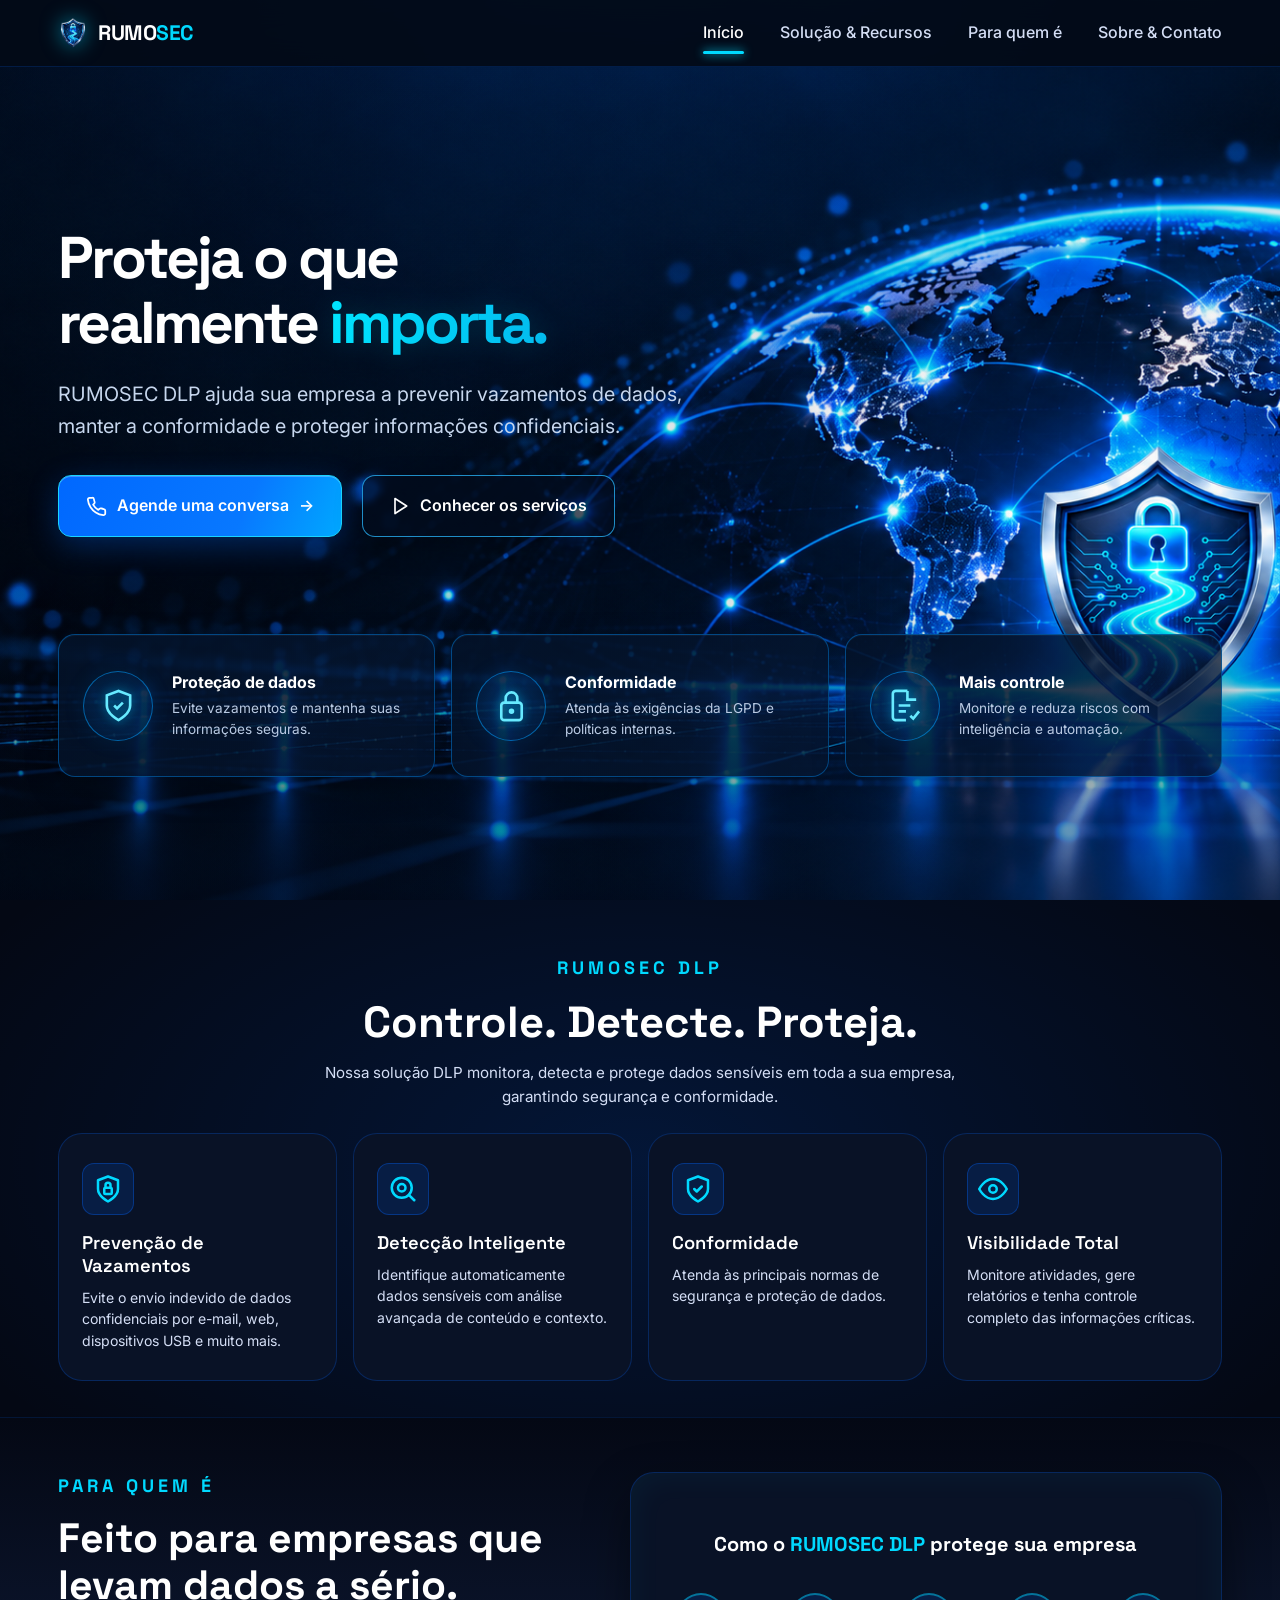
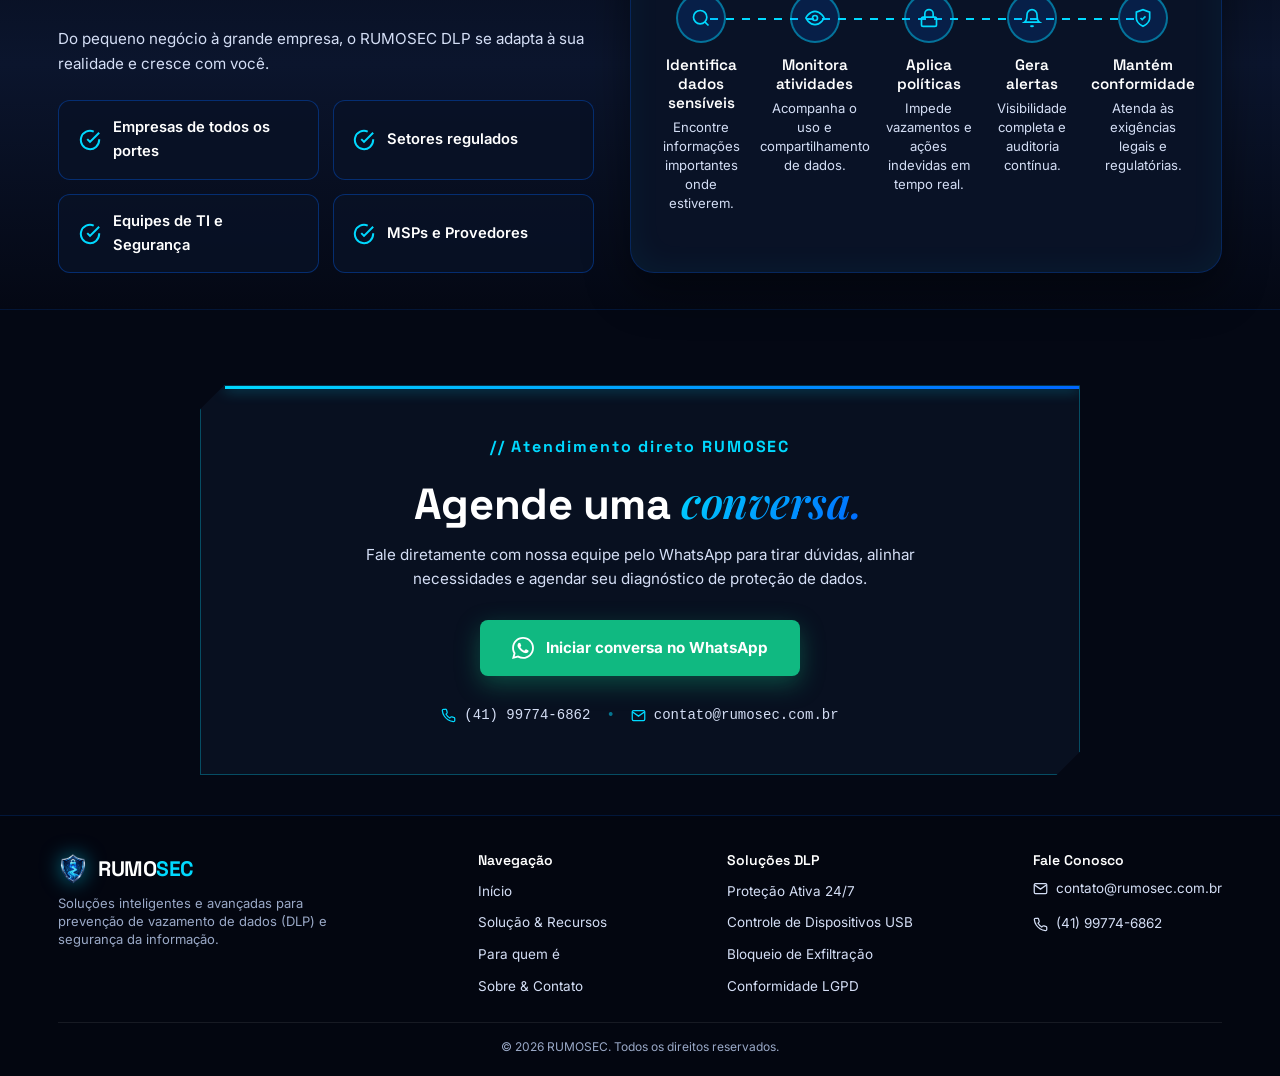
==== commit 7e64a510: "Atualizacao do site" ====
--- a/mobile.html
+++ b/mobile.html
@@ -4,10 +4,42 @@
 <head>
 <meta charset="utf-8"/>
 <meta content="width=device-width, initial-scale=1.0" name="viewport"/>
-<title>RUMOSEC | Proteção de Dados DLP</title>
+<title>RUMOSEC | Proteção de Dados e DLP</title>
 <link href="shield_metallic.png" rel="icon" type="image/png"/>
-<meta content="RUMOSEC DLP ajuda sua empresa a prevenir vazamentos de dados, manter a conformidade e proteger informações confidenciais." name="description"/>
+<meta name="description" content="A RUMOSEC é especializada em segurança da informação e proteção de dados. Conheça a solução RUMOSEC DLP para proteger dados corporativos e prevenir vazamentos de informações."/>
 <meta content="#040814" name="theme-color"/>
+<link rel="canonical" href="https://www.rumosec.com.br/"/>
+
+<!-- Open Graph / Redes Sociais e Identidade de Marca -->
+<meta property="og:type" content="website"/>
+<meta property="og:site_name" content="RUMOSEC"/>
+<meta property="og:title" content="RUMOSEC | Proteção de Dados e DLP"/>
+<meta property="og:description" content="A RUMOSEC é especializada em segurança da informação e proteção de dados. Conheça a solução RUMOSEC DLP para proteger dados corporativos e prevenir vazamentos de informações."/>
+<meta property="og:url" content="https://www.rumosec.com.br/"/>
+<meta property="og:image" content="https://www.rumosec.com.br/shield_metallic.png"/>
+
+<!-- Dados Estruturados Schema.org para o Google reconhecer o nome da marca e variações de busca -->
+<script type="application/ld+json">
+{
+  "@context": "https://schema.org",
+  "@type": "WebSite",
+  "name": "RUMOSEC",
+  "alternateName": ["RUMOSEC DLP", "Rumo Sec", "rumosec", "remosec"],
+  "url": "https://www.rumosec.com.br/"
+}
+</script>
+<script type="application/ld+json">
+{
+  "@context": "https://schema.org",
+  "@type": "Organization",
+  "name": "RUMOSEC",
+  "alternateName": ["RUMOSEC DLP", "Rumo Sec", "rumosec", "remosec"],
+  "url": "https://www.rumosec.com.br/",
+  "logo": "https://www.rumosec.com.br/shield_metallic.png",
+  "email": "contato@rumosec.com.br"
+}
+</script>
+
 <link href="https://fonts.googleapis.com" rel="preconnect"/>
 <link crossorigin="" href="https://fonts.gstatic.com" rel="preconnect"/>
 <link href="https://fonts.googleapis.com/css2?family=Space+Grotesk:wght@400;500;600;700&amp;family=Chakra+Petch:wght@500;600;700&amp;family=Inter:wght@400;500;600;700&amp;family=Playfair+Display:ital,wght@1,500;1,600&amp;display=swap" rel="stylesheet"/>
@@ -17,7 +49,7 @@
 <!-- ============ HEADER ============ -->
 <header id="siteHeader">
 <div class="wrap header-inner">
-<a class="brand" href="#inicio">
+<a class="brand" href="#inicio" aria-label="RUMOSEC" title="RUMOSEC">
 <img alt="RUMOSEC Shield Logo" class="brand-shield-logo" src="shield_metallic.png"/>
 <span class="brand-text">RUMO<span>SEC</span></span>
 </a>
@@ -248,7 +280,7 @@
 <div class="wrap">
 <div class="footer-top">
 <div class="footer-brand">
-<a class="brand" href="#inicio">
+<a class="brand" href="#inicio" aria-label="RUMOSEC" title="RUMOSEC">
 <img alt="RUMOSEC" class="brand-shield-logo" src="shield_metallic.png"/>
 <span class="brand-text">RUMO<span>SEC</span></span>
 </a>
--- a/styles.css
+++ b/styles.css
@@ -302,13 +302,13 @@
 }
 
 .tag {
-    font-family: monospace, 'Chakra Petch', sans-serif;
-    font-size: 13px;
-    font-weight: 600;
-    color: var(--cyan);
-    letter-spacing: 0.15em;
+    font-family: 'Space Grotesk', 'Chakra Petch', monospace, sans-serif;
+    font-size: 18px;
+    font-weight: 700;
+    color: var(--cyan);
+    letter-spacing: 0.22em;
     text-transform: uppercase;
-    margin-bottom: 10px;
+    margin-bottom: 14px;
     display: block;
 }
 
@@ -331,7 +331,7 @@
     padding-top: 85px;
     padding-bottom: 35px;
     box-sizing: border-box;
-    background: #020817 url('globo-digital-escudo.png') no-repeat right center / cover;
+    background: #020817 url('ciberseguranca-azul-neon.png?v=20261023') no-repeat right center / cover;
     overflow: hidden;
     position: relative;
 }
@@ -493,13 +493,13 @@
 }
 
 .section-header .tag {
-    font-size: 13.5px;
+    font-size: 18px;
     font-weight: 700;
     color: var(--cyan);
-    letter-spacing: 0.2em;
+    letter-spacing: 0.22em;
     text-transform: uppercase;
     display: block;
-    margin-bottom: 10px;
+    margin-bottom: 14px;
 }
 
 .section-header h2 {
@@ -607,12 +607,12 @@
 }
 
 .target-info .tag {
-    font-size: 13.5px;
+    font-size: 18px;
     font-weight: 700;
     color: var(--cyan);
-    letter-spacing: 0.2em;
+    letter-spacing: 0.22em;
     text-transform: uppercase;
-    margin-bottom: 10px;
+    margin-bottom: 14px;
     display: block;
 }
 
@@ -791,11 +791,11 @@
 }
 
 .direct-contact-tag {
-    font-family: monospace, 'Chakra Petch', sans-serif;
-    font-size: 13.5px;
-    color: var(--cyan);
-    font-weight: 600;
-    letter-spacing: 0.08em;
+    font-family: 'Space Grotesk', 'Chakra Petch', monospace, sans-serif;
+    font-size: 16px;
+    color: var(--cyan);
+    font-weight: 700;
+    letter-spacing: 0.12em;
     display: inline-block;
     margin-bottom: 16px;
 }
@@ -1121,14 +1121,15 @@
 header { background: rgba(3, 10, 23, .91); backdrop-filter: blur(18px); -webkit-backdrop-filter: blur(18px); }
 .brand { font-size: 21px; gap: 10px; letter-spacing: -.025em; }
 .brand-shield-logo { width: 30px; height: 30px; }
-.hero { min-height: 100vh; min-height: 100dvh; display: flex; align-items: center; padding: 110px 0 50px; background: #030b18 url('ciberseguranca-azul-neon.png?v=neon') center center / cover no-repeat; isolation: isolate; }
+.hero { min-height: 100vh; min-height: 100dvh; display: flex; align-items: center; padding: 110px 0 50px; background: #030b18 url('ciberseguranca-azul-neon.png?v=20261023') center center / cover no-repeat; isolation: isolate; }
 .hero::after { background: linear-gradient(90deg, rgba(2,9,22,.32) 0%, rgba(2,9,22,.09) 47%, transparent 80%), linear-gradient(180deg, rgba(2,9,22,.10), transparent 64%, rgba(2,9,22,.38)); z-index: 0; }
-.hero-layout { display: grid; grid-template-columns: 1.06fr .94fr; align-items: center; column-gap: 24px; width: 100%; }
-.hero-content { max-width: 720px; align-self: center; justify-self: start; text-align: left; padding: 12px 0; margin-top: clamp(-130px, -9vh, -85px); animation: heroRise .8s both; }
-.hero-content h1 { font-family: 'Space Grotesk', sans-serif; font-size: clamp(3rem,4.6vw,5.1rem); font-weight: 700; letter-spacing: -.055em; line-height: 1.09; margin-bottom: 22px; max-width: 780px; }
+.hero-layout { display: grid; grid-template-columns: 1.25fr .75fr; align-items: center; column-gap: 24px; width: 100%; }
+.hero-content { max-width: 920px; align-self: center; justify-self: start; text-align: left; padding: 12px 0; margin-top: clamp(15px, 3.5vh, 45px); animation: heroRise .8s both; }
+.hero-content h1 { font-family: 'Space Grotesk', sans-serif; font-size: clamp(3.05rem, 4.6vw, 5.1rem); font-weight: 700; letter-spacing: -.05em; line-height: 1.1; margin-bottom: 22px; max-width: 950px; }
+.hero-content h1 .title-line { display: inline-block; white-space: nowrap; }
 .hero-content h1 .highlight { background: linear-gradient(105deg,#00e5ff,#03b9ed); background-clip: text; -webkit-background-clip: text; -webkit-text-fill-color: transparent; filter: drop-shadow(0 0 14px rgba(0,217,255,.16)); }
-.hero-content .subtitle { color: #c7d7ee; font-size: clamp(1.05rem,1.35vw,1.34rem); max-width: 620px; line-height: 1.62; margin-bottom: 34px; }
-.hero-actions { gap: 18px; display: flex; align-items: center; justify-content: flex-start; flex-wrap: wrap; }
+.hero-content .subtitle { color: #c7d7ee; font-size: clamp(1.22rem, 1.55vw, 1.55rem); max-width: 680px; line-height: 1.65; margin-bottom: 32px; }
+.hero-actions { gap: 20px; display: flex; align-items: center; justify-content: flex-start; flex-wrap: wrap; margin-top: clamp(20px, 2.5vh, 32px); }
 .hero-actions .btn { min-height: 62px; padding: 15px 27px; font-size: 16px; border-radius: 13px; justify-content: center; white-space: nowrap; }
 .hero-actions .btn-primary { background: linear-gradient(115deg,#0068ff 0%,#0878ff 65%,#00a8ff 100%); border: 1px solid #19d4ff; box-shadow: 0 8px 30px rgba(0,102,255,.3),inset 0 1px 0 rgba(255,255,255,.25); }
 .hero-actions .btn-secondary { background: rgba(2,13,31,.67); border: 1px solid rgba(42,186,255,.75); color: #fff; box-shadow: 0 10px 30px rgba(0,0,0,.2); }
@@ -1142,7 +1143,7 @@
 .benefit-card p { font-size: clamp(.85rem,1.05vw,1rem); line-height: 1.5; color: #bacbe4; }
 @keyframes heroRise { from { opacity: 0; transform: translateY(18px); } to { opacity: 1; transform: translateY(0); } }
 @media (max-width: 1100px) { .hero { background-position: 57% center; } .hero-layout { grid-template-columns: 1fr 0.65fr; } .hero-content h1 { font-size: clamp(2.7rem,5vw,4.1rem); } .benefit-card { padding: 18px; gap: 12px; } .benefit-icon { width: 52px; height: 52px; flex-basis: 52px; } .benefit-icon svg { width: 27px; height: 27px; } }
-@media (max-width: 800px) { .hero { min-height: auto !important; padding: 110px 0 40px !important; background: #030b18 !important; } .hero::before { content:''; position:absolute; inset:0; background: radial-gradient(ellipse at 50% 40%,rgba(0,102,255,.22),transparent 65%),linear-gradient(#030b18,#07152b); z-index: -1; } .hero-layout { display:flex !important; flex-direction:column !important; gap:24px !important; text-align:center; } .hero-content { order:1; max-width:650px; } .hero-content h1 { font-size:clamp(2.6rem,8vw,4rem) !important; text-align:center !important; } .hero-content .subtitle { max-width:580px !important; text-align:center !important; margin:0 auto 26px !important; } .hero-actions { justify-content:center !important; flex-direction:row !important; width:100%; } .hero-actions .btn { width:auto !important; max-width:none !important; min-height:55px; } .hero-visual-container { order:2 !important; width:100%; min-height:300px !important; background: url('shield_metallic.png') center / contain no-repeat; filter: drop-shadow(0 0 28px rgba(0,135,255,.3)); } .hero-benefits { order:3; grid-template-columns:1fr; max-width:650px; gap:12px; } .benefit-card { min-height:105px; text-align:left; } }
+@media (max-width: 800px) { .hero { min-height: auto !important; padding: 110px 0 40px !important; background: #030b18 !important; } .hero::before { content:''; position:absolute; inset:0; background: radial-gradient(ellipse at 50% 40%,rgba(0,102,255,.22),transparent 65%),linear-gradient(#030b18,#07152b); z-index: -1; } .hero-layout { display:flex !important; flex-direction:column !important; gap:24px !important; text-align:center; } .hero-content { order:1; max-width:650px; margin-top: 0 !important; } .hero-content h1 { font-size:clamp(2.6rem,8vw,4rem) !important; text-align:center !important; } .hero-content .subtitle { max-width:580px !important; text-align:center !important; margin:0 auto 26px !important; } .hero-actions { justify-content:center !important; flex-direction:row !important; width:100%; } .hero-actions .btn { width:auto !important; max-width:none !important; min-height:55px; } .hero-visual-container { order:2 !important; width:100%; min-height:300px !important; background: url('shield_metallic.png') center / contain no-repeat; filter: drop-shadow(0 0 28px rgba(0,135,255,.3)); } .hero-benefits { order:3; grid-template-columns:1fr; max-width:650px; gap:12px; } .benefit-card { min-height:105px; text-align:left; } }
 @media (max-width: 520px) { .hero .wrap { padding-inline:18px; } .hero-content h1 { font-size:clamp(2.35rem,9vw,3rem) !important; } .hero-actions { flex-direction:column !important; } .hero-actions .btn { width:100% !important; max-width:350px !important; } .hero-visual-container { min-height:250px !important; } .benefit-card { padding:16px; } .benefit-card h3 { font-size:1.05rem; } }
 @media (prefers-reduced-motion: reduce) { .hero-content,.hero-benefits { animation:none; } .benefit-card,.btn { transition:none; } }
 
